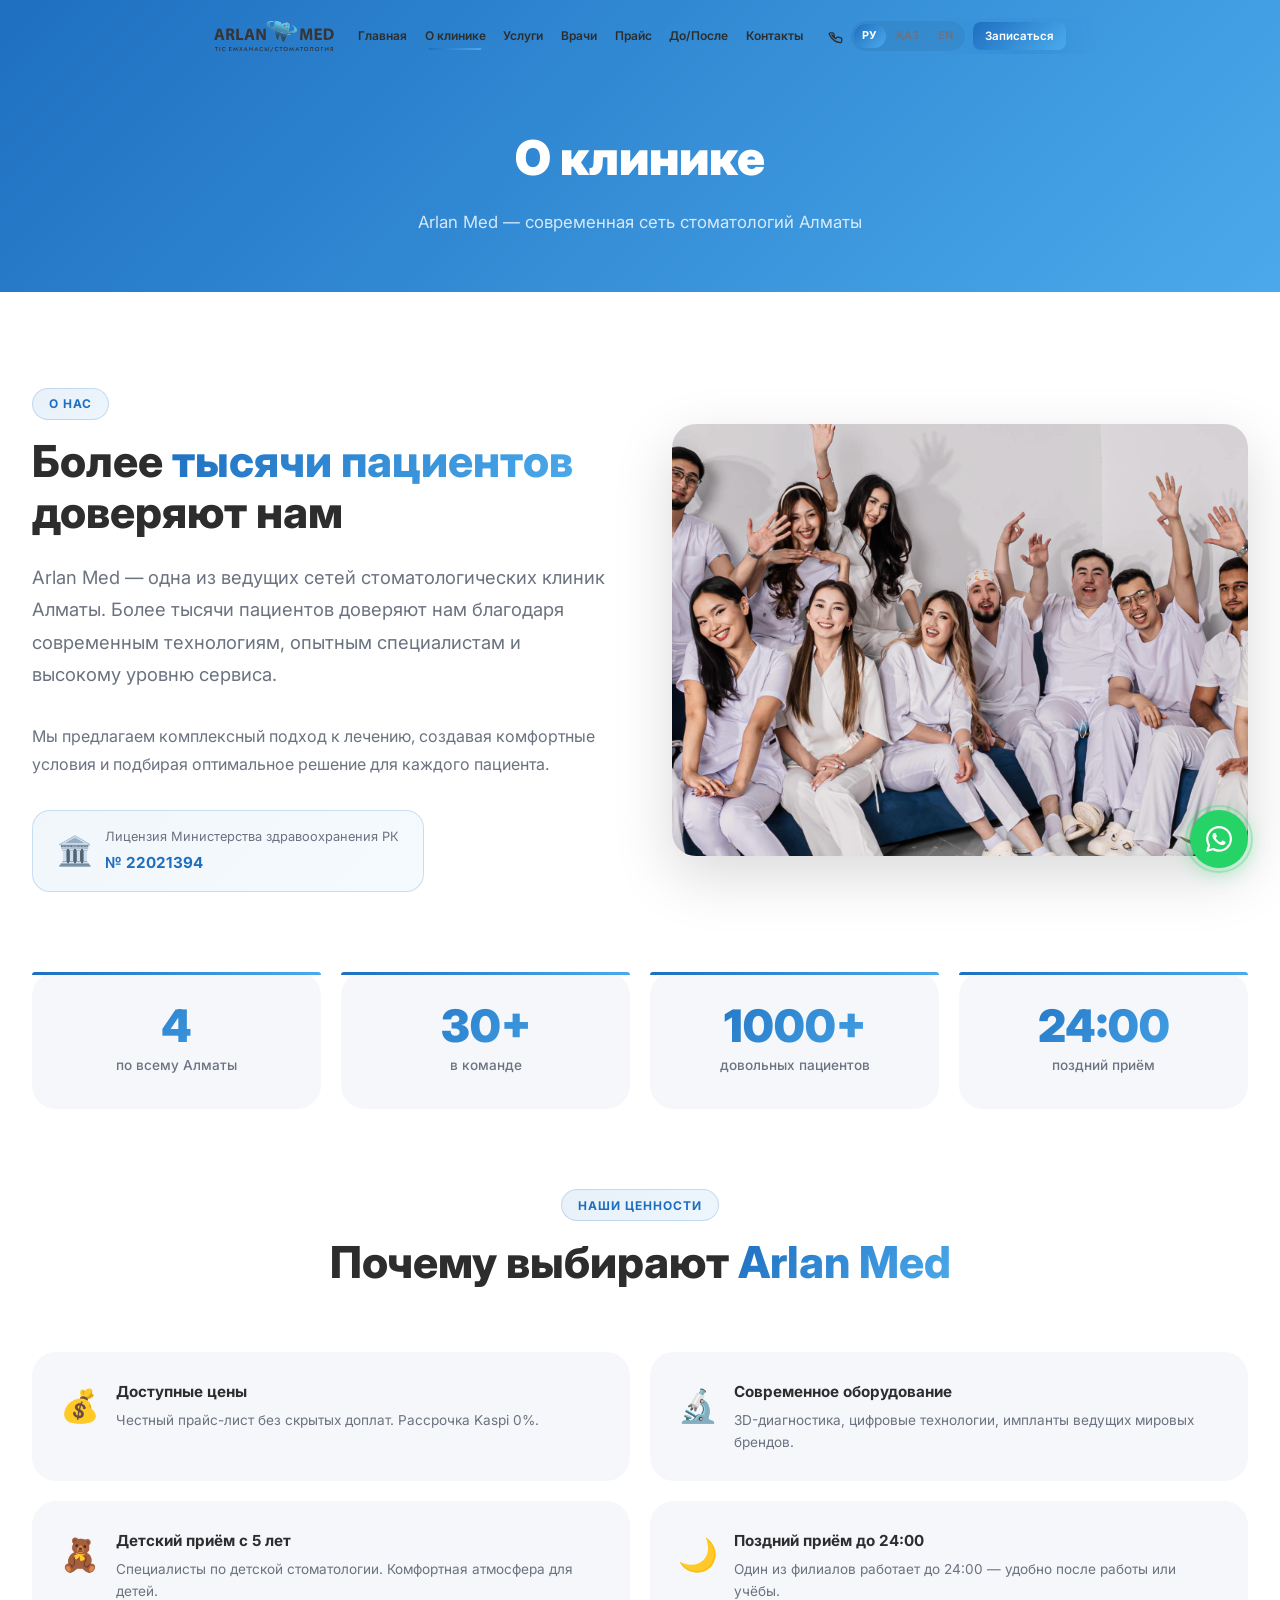
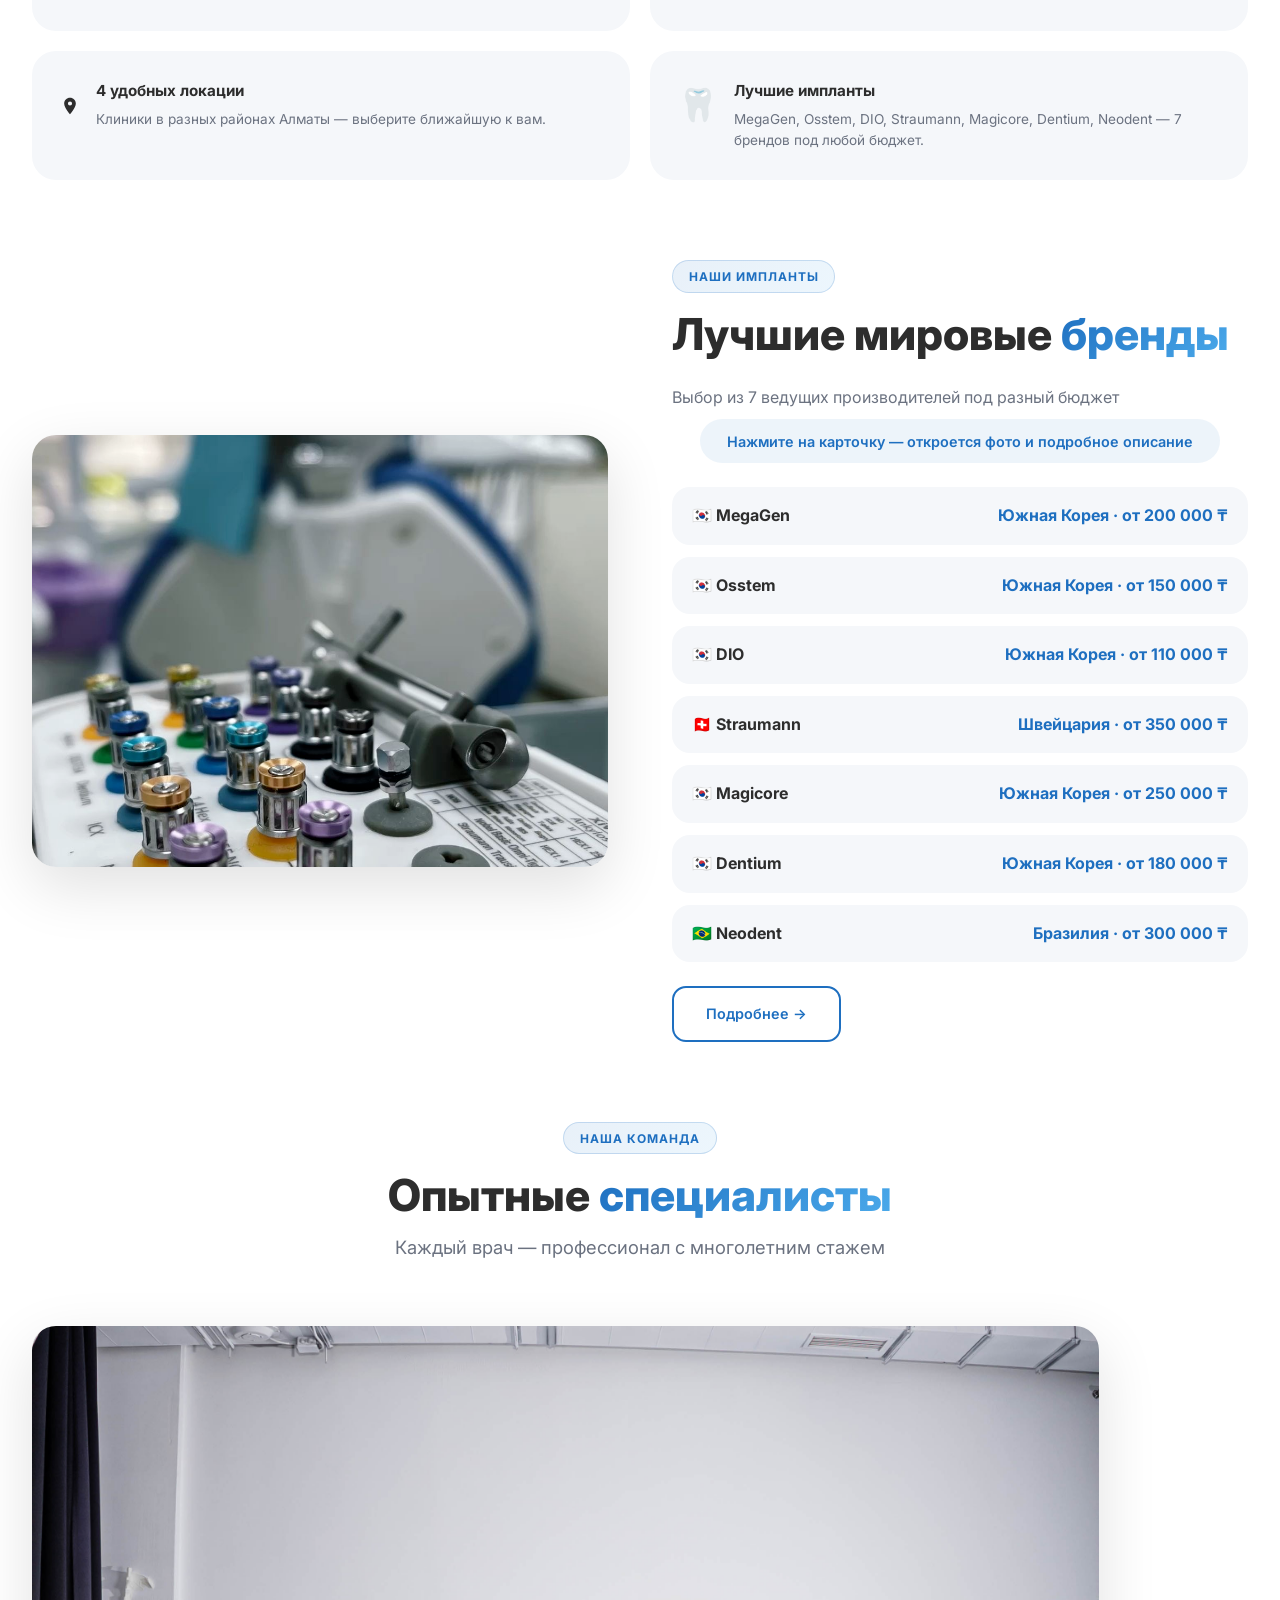
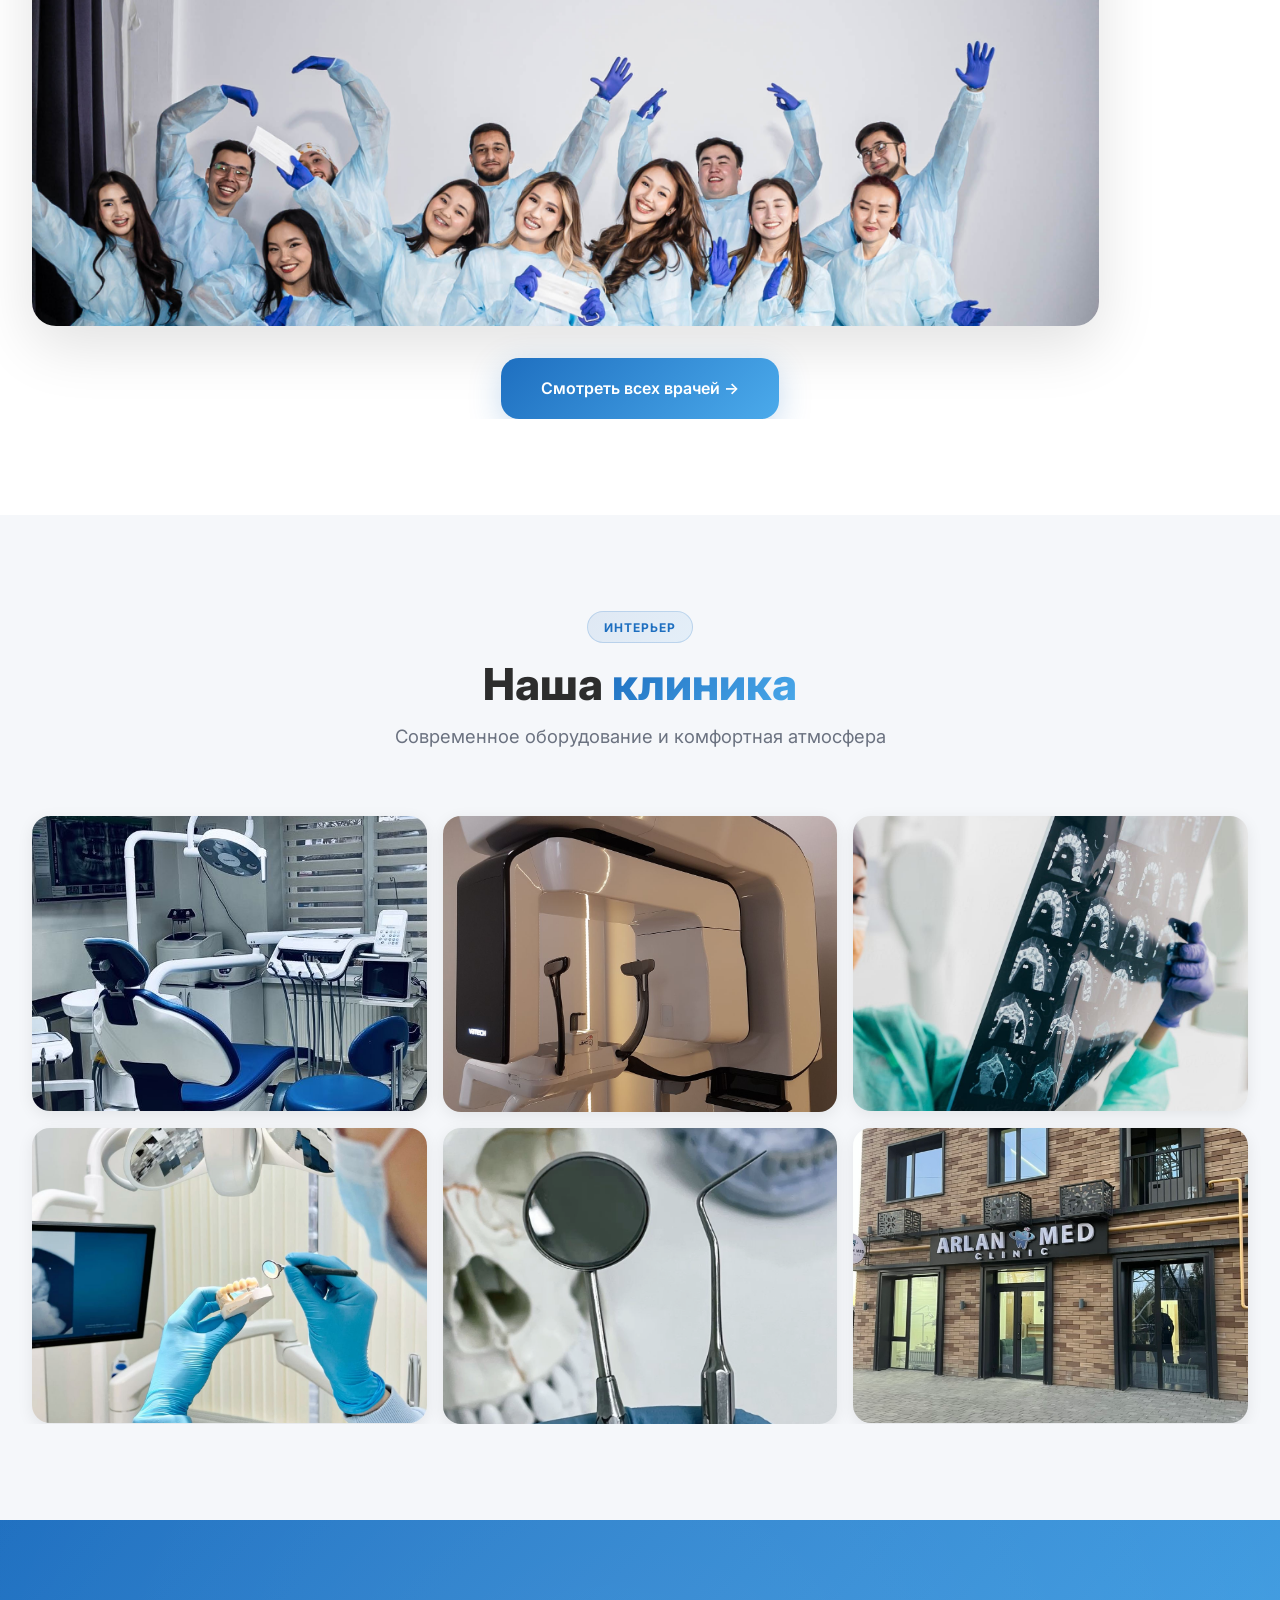
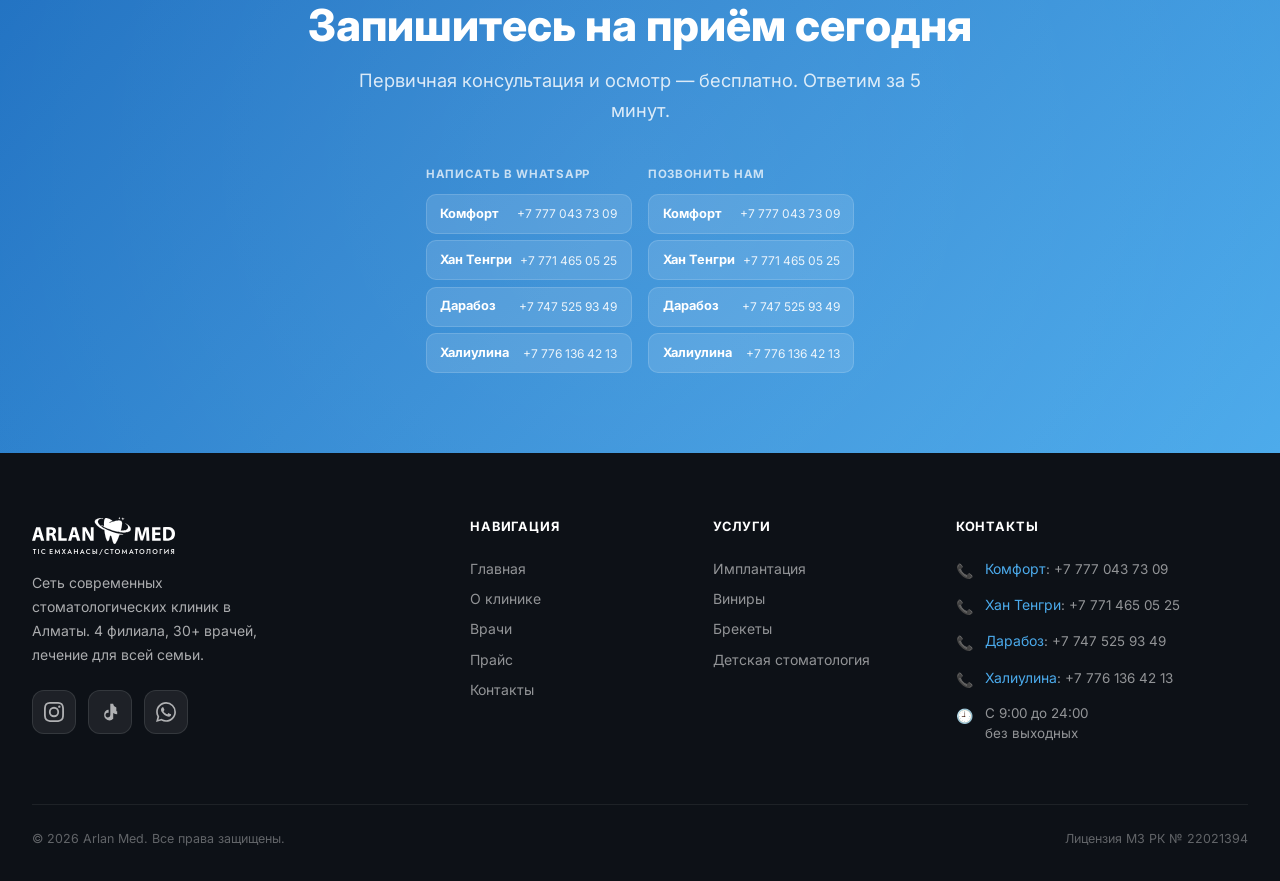
==== about.html @ 2eec99c2 "Fix invisible WhatsApp icon in hero contact block. Co-authored-by: Cursor <cursoragent@cursor.com>" ====
﻿<!DOCTYPE html>
<html lang="ru">
<head>
  <meta charset="UTF-8">
  <meta name="viewport" content="width=device-width, initial-scale=1.0">
  <title>О клинике — Arlan Med Стоматология Алматы</title>
  <meta name="description" content="Arlan Med — сеть стоматологических клиник в Алматы. История, ценности, лицензия МЗ РК № 22021394. Команда опытных врачей.">
  <link rel="icon" type="image/svg+xml" href="img/Logo/Logotype_ArlanMed.svg">
  <link rel="stylesheet" href="css/style.css?v=6">
</head>
<body>

<header class="header" id="header">
  <div class="container">
    <div class="header__inner">
      <a href="index.html" class="header__logo">
        <img src="img/Logo/Logotype_ArlanMed.svg" alt="Arlan Med" onerror="this.src='img/Logo/Logotype_ArlanMed.png'">
      </a>
      <nav class="header__nav">
        <a href="index.html" class="nav-link" data-i18n="nav_home" data-i18n="nav_home">Главная</a>
        <a href="about.html" class="nav-link active" data-i18n="nav_about" data-i18n="nav_about">О клинике</a>
        <a href="services.html" class="nav-link" data-i18n="nav_services" data-i18n="nav_services">Услуги</a>
        <a href="doctors.html" class="nav-link" data-i18n="nav_doctors" data-i18n="nav_doctors">Врачи</a>
        <a href="price.html" class="nav-link" data-i18n="nav_price" data-i18n="nav_price">Прайс</a>
        <a href="gallery.html" class="nav-link" data-i18n="nav_gallery" data-i18n="nav_gallery">До/После</a>
        <a href="contacts.html" class="nav-link" data-i18n="nav_contacts" data-i18n="nav_contacts">Контакты</a>
      </nav>
      <div class="header__right">
        <a href="tel:+77011880101" class="header__phone">
          <svg viewBox="0 0 24 24" fill="none" stroke="currentColor" stroke-width="2" width="16" height="16"><path d="M22 16.92v3a2 2 0 01-2.18 2 19.79 19.79 0 01-8.63-3.07A19.5 19.5 0 013.25 9.09a2 2 0 012-1.78h3a2 2 0 012 1.72c.127.96.361 1.903.7 2.81a2 2 0 01-.45 2.11L6.91 9.91a16 16 0 006.08 6.08l1.75-1.75a2 2 0 012.11-.45c.907.339 1.85.573 2.81.7A2 2 0 0122 16.92z"/></svg>
          <span>+7 701 188 0101</span>
        </a>
        <div class="lang-sw">
          <button type="button" class="lang-btn active" data-lang="ru">РУ</button>
          <button type="button" class="lang-btn" data-lang="kz">ҚАЗ</button>
          <button type="button" class="lang-btn" data-lang="en">EN</button>
        </div>
        <button class="btn btn-primary btn-sm header__cta" type="button" data-modal data-i18n="nav_cta">Записаться</button>
        <div class="burger" id="burger"><div class="burger-line"></div><div class="burger-line"></div><div class="burger-line"></div></div>
      </div>
    </div>
  </div>
</header>
<div class="mobile-nav" id="mobileNav">
  <div class="mobile-nav__links">
    <a href="index.html" class="mobile-nav__link" data-i18n="nav_home" data-i18n="nav_home">Главная</a>
    <a href="about.html" class="mobile-nav__link" data-i18n="nav_about" data-i18n="nav_about">О клинике</a>
    <a href="services.html" class="mobile-nav__link" data-i18n="nav_services" data-i18n="nav_services">Услуги</a>
    <a href="doctors.html" class="mobile-nav__link" data-i18n="nav_doctors" data-i18n="nav_doctors">Врачи</a>
    <a href="price.html" class="mobile-nav__link" data-i18n="nav_price" data-i18n="nav_price">Прайс</a>
    <a href="reviews.html" class="mobile-nav__link" data-i18n="nav_reviews" data-i18n="nav_reviews">Отзывы</a>
    <a href="contacts.html" class="mobile-nav__link" data-i18n="nav_contacts" data-i18n="nav_contacts">Контакты</a>
  </div>
  <div class="mobile-nav__bottom">
    <a href="tel:+77011880101" class="btn btn-outline" style="width:100%;justify-content:center">📞 +7 701 188 0101</a>
    <button class="btn btn-primary" data-modal style="width:100%" data-i18n="nav_cta">Записаться на приём</button>
  </div>
</div>

<section class="page-hero">
  <div class="container">
    <h1 class="page-hero__title" data-i18n="about_title">О клинике</h1>
    <p class="page-hero__sub" data-i18n="about_sub">Arlan Med — современная сеть стоматологий Алматы</p>
  </div>
</section>

<!-- ABOUT MAIN -->
<section class="section">
  <div class="container">
    <div class="about-main-grid">
      <div class="reveal-left">
        <div class="s-badge" style="margin-bottom:1rem" data-i18n="about_us_badge">О нас</div>
        <h2 class="s-title" style="margin-bottom:1.5rem" data-i18n-html="about_us_title_html">Более <span class="hl">тысячи пациентов</span> доверяют нам</h2>
        <p class="about-lead" data-i18n="about_us_lead">Arlan Med — одна из ведущих сетей стоматологических клиник Алматы с четырьмя филиалами. Более тысячи пациентов доверяют нам заботу о здоровье своей улыбки благодаря современным технологиям, опытным специалистам и высокому уровню сервиса.</p>
        <p style="color:var(--c-text-muted);line-height:1.75;margin-bottom:2rem" data-i18n="about_us_sub">Мы предлагаем комплексный подход к лечению, создавая комфортные условия и подбирая оптимальное решение для каждого пациента — от профилактики до сложной имплантации и восстановления зубов.</p>
        <div class="licence-badge">
          <div class="licence-badge__icon">🏛️</div>
          <div>
            <div class="licence-badge__title" data-i18n="about_licence">Лицензия Министерства здравоохранения РК</div>
            <div class="licence-badge__num">№ 22021394</div>
          </div>
        </div>
      </div>
      <div class="reveal-right">
        <div style="border-radius:24px;overflow:hidden;box-shadow:0 20px 60px rgba(0,0,0,.15);aspect-ratio:4/3">
          <img src="img/clinic/все врачи вместе.jpeg" alt="Команда Arlan Med" style="width:100%;height:100%;object-fit:cover">
        </div>
      </div>
    </div>

    <!-- Stats -->
    <div class="about-stats-grid reveal">
      <div class="stat"><div class="stat__num">4</div><div class="stat__lbl" data-i18n="stat_branches_sub">по всему Алматы</div></div>
      <div class="stat"><div class="stat__num">30+</div><div class="stat__lbl" data-i18n="stat_doctors_sub">в команде</div></div>
      <div class="stat"><div class="stat__num">1000+</div><div class="stat__lbl" data-i18n="about_patients_stat">довольных пациентов</div></div>
      <div class="stat"><div class="stat__num">24:00</div><div class="stat__lbl" data-i18n="about_late_stat">поздний приём</div></div>
    </div>

    <!-- Values -->
    <div class="s-header reveal">
      <div class="s-badge" data-i18n="about_values_badge">Наши ценности</div>
      <h2 class="s-title" data-i18n-html="about_values_title_html">Почему выбирают <span class="hl">Arlan Med</span></h2>
    </div>
    <div class="about-values reveal" style="margin-bottom:5rem">
      <div class="value-card">
        <div class="value-card__icon">💰</div>
        <div><div class="value-card__title" data-i18n="val_price_title">Доступные цены</div><div class="value-card__desc" data-i18n="val_price_desc">Честный прайс-лист без скрытых доплат. Рассрочка Kaspi 0%.</div></div>
      </div>
      <div class="value-card">
        <div class="value-card__icon">🔬</div>
        <div><div class="value-card__title" data-i18n="val_equip_title">Современное оборудование</div><div class="value-card__desc" data-i18n="val_equip_desc">3D-диагностика, цифровые технологии, импланты ведущих мировых брендов.</div></div>
      </div>
      <div class="value-card">
        <div class="value-card__icon">🧸</div>
        <div><div class="value-card__title" data-i18n="val_kids_title">Детский приём с 5 лет</div><div class="value-card__desc" data-i18n="val_kids_desc">Специалисты по детской стоматологии. Комфортная атмосфера для детей.</div></div>
      </div>
      <div class="value-card">
        <div class="value-card__icon">🌙</div>
        <div><div class="value-card__title" data-i18n="val_hours_title">Поздний приём до 24:00</div><div class="value-card__desc" data-i18n="val_hours_desc">Один из филиалов работает до 24:00 — удобно после работы или учёбы.</div></div>
      </div>
      <div class="value-card">
        <div class="value-card__icon"><svg viewBox="0 0 24 24" width="20" height="20" fill="currentColor"><path d="M12 2C8.13 2 5 5.13 5 9c0 5.25 7 13 7 13s7-7.75 7-13c0-3.87-3.13-7-7-7zm0 9.5a2.5 2.5 0 010-5 2.5 2.5 0 010 5z"/></svg></div>
        <div><div class="value-card__title" data-i18n="val_loc_title">4 удобных локации</div><div class="value-card__desc" data-i18n="val_loc_desc">Клиники в разных районах Алматы — выберите ближайшую к вам.</div></div>
      </div>
      <div class="value-card">
        <div class="value-card__icon">🦷</div>
        <div><div class="value-card__title" data-i18n="val_impl_title">Лучшие импланты</div><div class="value-card__desc" data-i18n="val_impl_desc">MegaGen, Osstem, DIO, Straumann, Magicore, Dentium, Neodent — 7 брендов под любой бюджет.</div></div>
      </div>
    </div>

    <!-- Implants section -->
    <div class="about-brands-grid">
      <div class="reveal-left" style="border-radius:24px;overflow:hidden;box-shadow:var(--shadow-xl);aspect-ratio:4/3">
        <img src="img/clinic/оборудование.jpeg" alt="Оборудование Arlan Med" style="width:100%;height:100%;object-fit:cover">
      </div>
      <div class="reveal-right">
        <div class="s-badge" style="margin-bottom:1rem" data-i18n="brands_badge">Наши импланты</div>
        <h2 class="s-title" style="margin-bottom:1.5rem" data-i18n-html="brands_title_html">Лучшие мировые <span class="hl">бренды</span></h2>
        <p style="color:var(--c-text-muted);line-height:1.75;margin-bottom:1rem" data-i18n="brands_sub">Выбор из 7 ведущих производителей под разный бюджет</p>
        <p class="brands-hint" style="margin-bottom:1.5rem" data-i18n="brands_hint">Нажмите на карточку — откроется фото и подробное описание</p>
        <div style="display:flex;flex-direction:column;gap:.75rem">
          <div class="brand-row">
            <div style="font-weight:700">🇰🇷 MegaGen</div><div style="color:var(--c-primary);font-weight:700" data-i18n="brand_megagen_note">от 200 000 ₸</div>
          </div>
          <div class="brand-row">
            <div style="font-weight:700">🇰🇷 Osstem</div><div style="color:var(--c-primary);font-weight:700" data-i18n="brand_osstem_note">от 150 000 ₸</div>
          </div>
          <div class="brand-row">
            <div style="font-weight:700">🇰🇷 DIO</div><div style="color:var(--c-primary);font-weight:700" data-i18n="brand_dio_note">от 110 000 ₸</div>
          </div>
          <div class="brand-row">
            <div style="font-weight:700">🇨🇭 Straumann</div><div style="color:var(--c-primary);font-weight:700" data-i18n="brand_straumann_note">от 350 000 ₸</div>
          </div>
          <div class="brand-row">
            <div style="font-weight:700">🇰🇷 Magicore</div><div style="color:var(--c-primary);font-weight:700" data-i18n="brand_magicore_note">от 250 000 ₸</div>
          </div>
          <div class="brand-row">
            <div style="font-weight:700">🇰🇷 Dentium</div><div style="color:var(--c-primary);font-weight:700" data-i18n="brand_dentium_note">от 180 000 ₸</div>
          </div>
          <div class="brand-row">
            <div style="font-weight:700">🇧🇷 Neodent</div><div style="color:var(--c-primary);font-weight:700" data-i18n="brand_neodent_note">от 300 000 ₸</div>
          </div>
        </div>
        <a href="index.html#brands" class="btn btn-outline" style="margin-top:1.5rem" data-i18n="brand_more">Подробнее →</a>
      </div>
    </div>

    <!-- Team photo -->
    <div class="s-header reveal">
      <div class="s-badge" data-i18n="doc_badge">Команда</div>
      <h2 class="s-title" data-i18n-html="doc_title_html">Наши <span class="hl">специалисты</span></h2>
      <p class="s-subtitle" data-i18n="doc_sub">Каждый врач — профессионал с многолетним стажем работы</p>
    </div>
    <div style="border-radius:24px;overflow:hidden;box-shadow:var(--shadow-xl);margin-bottom:2rem;aspect-ratio:16/9;max-height:600px" class="reveal">
      <img src="img/clinic/все врачи вместе 2.jpeg" alt="Все врачи Arlan Med" style="width:100%;height:100%;object-fit:cover;object-position:center 30%">
    </div>
    <div style="text-align:center">
      <a href="doctors.html" class="btn btn-primary btn-lg" data-i18n="doc_all">Познакомиться с командой →</a>
    </div>
  </div>
</section>

<!-- Clinic photos -->
<section class="section section--gray">
  <div class="container">
    <div class="s-header reveal">
      <div class="s-badge" data-i18n="about_interior_badge">Интерьер</div>
      <h2 class="s-title" data-i18n-html="about_interior_title">Наша <span class="hl">клиника</span></h2>
      <p class="s-subtitle" data-i18n="about_interior_sub">Современное оборудование и комфортная атмосфера</p>
    </div>
    <div class="about-gallery-grid reveal">
      <div style="border-radius:18px;overflow:hidden;aspect-ratio:4/3;box-shadow:var(--shadow-md)">
        <img src="img/clinic/кресло стоматологии.jpeg" alt="Кресло" style="width:100%;height:100%;object-fit:cover;transition:transform .5s" onmouseover="this.style.transform='scale(1.05)'" onmouseout="this.style.transform='scale(1)'">
      </div>
      <div style="border-radius:18px;overflow:hidden;aspect-ratio:4/3;box-shadow:var(--shadow-md)">
        <img src="img/clinic/оборудование 2.jpeg" alt="Оборудование" style="width:100%;height:100%;object-fit:cover;transition:transform .5s" onmouseover="this.style.transform='scale(1.05)'" onmouseout="this.style.transform='scale(1)'">
      </div>
      <div style="border-radius:18px;overflow:hidden;aspect-ratio:4/3;box-shadow:var(--shadow-md)">
        <img src="img/clinic/стоматолог с ренгеном.jpeg" alt="Диагностика" style="width:100%;height:100%;object-fit:cover;transition:transform .5s" onmouseover="this.style.transform='scale(1.05)'" onmouseout="this.style.transform='scale(1)'">
      </div>
      <div style="border-radius:18px;overflow:hidden;aspect-ratio:4/3;box-shadow:var(--shadow-md)">
        <img src="img/clinic/врач с макетов зубов.jpeg" alt="Врач" style="width:100%;height:100%;object-fit:cover;transition:transform .5s" onmouseover="this.style.transform='scale(1.05)'" onmouseout="this.style.transform='scale(1)'">
      </div>
      <div style="border-radius:18px;overflow:hidden;aspect-ratio:4/3;box-shadow:var(--shadow-md)">
        <img src="img/clinic/инструменты.jpeg" alt="Инструменты" style="width:100%;height:100%;object-fit:cover;transition:transform .5s" onmouseover="this.style.transform='scale(1.05)'" onmouseout="this.style.transform='scale(1)'">
      </div>
      <div style="border-radius:18px;overflow:hidden;aspect-ratio:4/3;box-shadow:var(--shadow-md)">
        <img src="img/clinic/клиника снаружи.PNG" alt="Клиника снаружи" style="width:100%;height:100%;object-fit:cover;transition:transform .5s" onmouseover="this.style.transform='scale(1.05)'" onmouseout="this.style.transform='scale(1)'">
      </div>
    </div>
  </div>
</section>

<section class="cta-section">
  <div class="container">
    <div class="s-title" data-i18n="cta_title">Запишитесь на приём сегодня</div>
    <p class="s-subtitle" style="color:rgba(255,255,255,.82);margin:1rem auto 2.5rem" data-i18n="cta_sub">Первичная консультация и осмотр — бесплатно. Ответим за 5 минут.</p>
    <div class="cta-btns">
      <a href="https://wa.me/77011880101?text=Здравствуйте!%20Хочу%20записаться." target="_blank" class="btn btn-wa btn-lg"><svg viewBox="0 0 24 24" width="20" height="20" fill="currentColor"><path d="M17.472 14.382c-.297-.149-1.758-.867-2.03-.967-.273-.099-.471-.148-.67.15-.197.297-.767.966-.94 1.164-.173.199-.347.223-.644.075-.297-.15-1.255-.463-2.39-1.475-.883-.788-1.48-1.761-1.653-2.059-.173-.297-.018-.458.13-.606.134-.133.298-.347.446-.52.149-.174.198-.298.298-.497.099-.198.05-.371-.025-.52-.075-.149-.669-1.612-.916-2.207-.242-.579-.487-.5-.669-.51-.173-.008-.371-.01-.57-.01-.198 0-.52.074-.792.372-.272.297-1.04 1.016-1.04 2.479 0 1.462 1.065 2.875 1.213 3.074.149.198 2.096 3.2 5.077 4.487.709.306 1.262.489 1.694.625.712.227 1.36.195 1.871.118.571-.085 1.758-.719 2.006-1.413.248-.694.248-1.289.173-1.413-.074-.124-.272-.198-.57-.347m-5.421 7.403h-.004a9.87 9.87 0 01-5.031-1.378l-.361-.214-3.741.982.998-3.648-.235-.374a9.86 9.86 0 01-1.51-5.26c.001-5.45 4.436-9.884 9.888-9.884 2.64 0 5.122 1.03 6.988 2.898a9.825 9.825 0 012.893 6.994c-.003 5.45-4.437 9.884-9.885 9.884m8.413-18.297A11.815 11.815 0 0012.05 0C5.495 0 .16 5.335.157 11.892c0 2.096.547 4.142 1.588 5.945L.057 24l6.305-1.654a11.882 11.882 0 005.683 1.448h.005c6.554 0 11.89-5.335 11.893-11.893a11.821 11.821 0 00-3.48-8.413z"/></svg> WhatsApp</a>
      <a href="tel:+77011880101" class="btn btn-white btn-lg">📞 +7 701 188 0101</a>
    </div>
  </div>
</section>

<footer class="footer">
  <div class="container">
    <div class="footer__top">
      <div>
        <div class="footer__logo"><img src="img/Logo/Logotype_ArlanMed.svg" alt="Arlan Med" onerror="this.src='img/Logo/Logotype_ArlanMed.png'"></div>
        <p class="footer__about" data-i18n="footer_about">Сеть современных стоматологических клиник в Алматы. 4 филиала, 30+ врачей.</p>
        <div class="footer__social">
          <a href="https://www.instagram.com/arlan_med/" target="_blank" class="f-social"><svg viewBox="0 0 24 24" width="20" height="20" fill="currentColor"><path d="M12 2.163c3.204 0 3.584.012 4.85.07 3.252.148 4.771 1.691 4.919 4.919.058 1.265.069 1.645.069 4.849 0 3.205-.012 3.584-.069 4.849-.149 3.225-1.664 4.771-4.919 4.919-1.266.058-1.644.07-4.85.07-3.204 0-3.584-.012-4.849-.07-3.26-.149-4.771-1.699-4.919-4.92-.058-1.265-.07-1.644-.07-4.849 0-3.204.013-3.583.07-4.849.149-3.227 1.664-4.771 4.919-4.919 1.266-.057 1.645-.069 4.849-.069zM12 0C8.741 0 8.333.014 7.053.072 2.695.272.273 2.69.073 7.052.014 8.333 0 8.741 0 12c0 3.259.014 3.668.072 4.948.2 4.358 2.618 6.78 6.98 6.98C8.333 23.986 8.741 24 12 24c3.259 0 3.668-.014 4.948-.072 4.354-.2 6.782-2.618 6.979-6.98.059-1.28.073-1.689.073-4.948 0-3.259-.014-3.667-.072-4.947-.196-4.354-2.617-6.78-6.979-6.98C15.668.014 15.259 0 12 0zm0 5.838a6.162 6.162 0 100 12.324 6.162 6.162 0 000-12.324zM12 16a4 4 0 110-8 4 4 0 010 8zm6.406-11.845a1.44 1.44 0 100 2.881 1.44 1.44 0 000-2.881z"/></svg></a>
          <a href="https://www.tiktok.com/@arlanmed.dent" target="_blank" class="f-social"><svg viewBox="0 0 24 24" width="20" height="20" fill="currentColor"><path d="M19.59 6.69a4.83 4.83 0 01-3.77-4.25V2h-3.45v13.67a2.89 2.89 0 01-5.2 1.74 2.89 2.89 0 012.31-4.64 2.93 2.93 0 01.88.13V9.4a6.84 6.84 0 00-1-.05A6.33 6.33 0 005 15.66a6.34 6.34 0 0010.86 4.43v-7a8.16 8.16 0 004.77 1.52v-3.4a4.85 4.85 0 01-1.04-.11z"/></svg></a>
          <a href="https://wa.me/77011880101" target="_blank" class="f-social"><svg viewBox="0 0 24 24" width="20" height="20" fill="currentColor"><path d="M17.472 14.382c-.297-.149-1.758-.867-2.03-.967-.273-.099-.471-.148-.67.15-.197.297-.767.966-.94 1.164-.173.199-.347.223-.644.075-.297-.15-1.255-.463-2.39-1.475-.883-.788-1.48-1.761-1.653-2.059-.173-.297-.018-.458.13-.606.134-.133.298-.347.446-.52.149-.174.198-.298.298-.497.099-.198.05-.371-.025-.52-.075-.149-.669-1.612-.916-2.207-.242-.579-.487-.5-.669-.51-.173-.008-.371-.01-.57-.01-.198 0-.52.074-.792.372-.272.297-1.04 1.016-1.04 2.479 0 1.462 1.065 2.875 1.213 3.074.149.198 2.096 3.2 5.077 4.487.709.306 1.262.489 1.694.625.712.227 1.36.195 1.871.118.571-.085 1.758-.719 2.006-1.413.248-.694.248-1.289.173-1.413-.074-.124-.272-.198-.57-.347m-5.421 7.403h-.004a9.87 9.87 0 01-5.031-1.378l-.361-.214-3.741.982.998-3.648-.235-.374a9.86 9.86 0 01-1.51-5.26c.001-5.45 4.436-9.884 9.888-9.884 2.64 0 5.122 1.03 6.988 2.898a9.825 9.825 0 012.893 6.994c-.003 5.45-4.437 9.884-9.885 9.884m8.413-18.297A11.815 11.815 0 0012.05 0C5.495 0 .16 5.335.157 11.892c0 2.096.547 4.142 1.588 5.945L.057 24l6.305-1.654a11.882 11.882 0 005.683 1.448h.005c6.554 0 11.89-5.335 11.893-11.893a11.821 11.821 0 00-3.48-8.413z"/></svg></a>
        </div>
      </div>
      <div>
        <div class="footer__heading" data-i18n="footer_nav">Навигация</div>
        <div class="footer__links">
          <a href="index.html" data-i18n="nav_home" data-i18n="nav_home">Главная</a><a href="about.html" data-i18n="nav_about" data-i18n="nav_about">О клинике</a>
          <a href="doctors.html" data-i18n="nav_doctors" data-i18n="nav_doctors">Врачи</a><a href="price.html" data-i18n="nav_price" data-i18n="nav_price">Прайс</a><a href="contacts.html" data-i18n="nav_contacts" data-i18n="nav_contacts">Контакты</a>
        </div>
      </div>
      <div>
        <div class="footer__heading" data-i18n="footer_services">Услуги</div>
        <div class="footer__links">
          <a href="services.html#implants" data-i18n="svc_impl_title">Имплантация</a><a href="services.html#veneers" data-i18n="svc_vin_title">Виниры</a>
          <a href="services.html#braces" data-i18n="svc_brac_title">Брекеты</a><a href="services.html#kids" data-i18n="svc_kids_title">Детская стоматология</a>
        </div>
      </div>
      <div>
        <div class="footer__heading" data-i18n="footer_contacts">Контакты</div>
        <div data-footer-phones></div>
        <div class="footer__contact-row"><span>🕘</span><span data-i18n-html="footer_hours">С 9:00 до 24:00<br>без выходных</span></div>
      </div>
    </div>
    <div class="footer__bottom">
      <div class="footer__copy"><span data-i18n="footer_copy"><span data-i18n="footer_copy">© 2026 Arlan Med. Все права защищены.</span></span></div>
      <div class="footer__licence"><span data-i18n="footer_licence"><span data-i18n="footer_licence">Лицензия МЗ РК № 22021394</span></span></div>
    </div>
  </div>
</footer>

<div class="wa-float"></div>


<div class="overlay" id="overlay">
  <div class="modal">
    <div class="modal__head"><h3 class="modal__title" data-i18n="modal_title">Запись на приём</h3><button class="modal__close" id="modalClose">✕</button></div>
    <form class="form" id="appointmentForm">
      <div class="form-group"><label class="form-label" data-i18n="modal_name">Ваше имя</label><input type="text" id="modal-name" class="form-input" placeholder="Введите ваше имя" data-i18n="modal_name_ph" required></div>
      <div class="form-group"><label class="form-label" data-i18n="modal_phone">Телефон</label><input type="tel" id="modal-phone" class="form-input" placeholder="+7 (___) ___-__-__" required></div>
      <div class="form-group"><label class="form-label" data-i18n="modal_service">Услуга</label>
        <select id="modal-service" class="form-select"><option value="" data-i18n="modal_service_ph">Выберите услугу</option><option value="impl" data-i18n="svc_impl_title">Имплантация</option><option value="vin" data-i18n="svc_vin_title">Виниры</option><option value="ther" data-i18n="svc_ther_title">Лечение зубов</option><option value="brac" data-i18n="svc_brac_title">Брекеты</option><option value="other" data-i18n="modal_other">Другое</option></select>
      </div>
      <div class="form-group"><label class="form-label" data-i18n="modal_branch">Филиал</label>
                <select id="modal-branch" class="form-select">
          <option value="" data-i18n="modal_branch_ph">Любой удобный</option>
          <option value="comfort" data-i18n="modal_branch_comfort">Комфорт · Серкебаева, 107 (Ежедневно 9:00–19:00)</option>
          <option value="daraboz" data-i18n="modal_branch_darab">Дарабоз, 43 (Ежедневно 9:00–24:00)</option>
          <option value="khan_tengri" data-i18n="modal_branch_khan">Хан Тенгри · Кенесары хана, 54/41 (Пн-Сб 9:00–19:00)</option>
          <option value="haliulina" data-i18n="modal_branch_hali">Халиулина, 140/5 к2 (Пн-Сб 9:00–19:00)</option>
        </select>
      </div>
      <div class="form-group"><label class="form-label" data-i18n="modal_comment">Комментарий</label><textarea id="modal-comment" class="form-textarea" placeholder="Вопрос или пожелание..." data-i18n="modal_comment_ph"></textarea></div>
      <button type="submit" class="btn btn-wa" style="width:100%;padding:1rem;font-size:1rem"><svg viewBox="0 0 24 24" width="20" height="20" fill="currentColor"><path d="M17.472 14.382c-.297-.149-1.758-.867-2.03-.967-.273-.099-.471-.148-.67.15-.197.297-.767.966-.94 1.164-.173.199-.347.223-.644.075-.297-.15-1.255-.463-2.39-1.475-.883-.788-1.48-1.761-1.653-2.059-.173-.297-.018-.458.13-.606.134-.133.298-.347.446-.52.149-.174.198-.298.298-.497.099-.198.05-.371-.025-.52-.075-.149-.669-1.612-.916-2.207-.242-.579-.487-.5-.669-.51-.173-.008-.371-.01-.57-.01-.198 0-.52.074-.792.372-.272.297-1.04 1.016-1.04 2.479 0 1.462 1.065 2.875 1.213 3.074.149.198 2.096 3.2 5.077 4.487.709.306 1.262.489 1.694.625.712.227 1.36.195 1.871.118.571-.085 1.758-.719 2.006-1.413.248-.694.248-1.289.173-1.413-.074-.124-.272-.198-.57-.347m-5.421 7.403h-.004a9.87 9.87 0 01-5.031-1.378l-.361-.214-3.741.982.998-3.648-.235-.374a9.86 9.86 0 01-1.51-5.26c.001-5.45 4.436-9.884 9.888-9.884 2.64 0 5.122 1.03 6.988 2.898a9.825 9.825 0 012.893 6.994c-.003 5.45-4.437 9.884-9.885 9.884m8.413-18.297A11.815 11.815 0 0012.05 0C5.495 0 .16 5.335.157 11.892c0 2.096.547 4.142 1.588 5.945L.057 24l6.305-1.654a11.882 11.882 0 005.683 1.448h.005c6.554 0 11.89-5.335 11.893-11.893a11.821 11.821 0 00-3.48-8.413z"/></svg> <span data-i18n="modal_submit">Отправить через WhatsApp</span></button>
    </form>
  </div>
</div>

<script src="js/i18n.js?v=4"></script>
<script src="js/branches.js?v=4"></script>
<script src="js/main.js?v=4"></script>
</body>
</html>
---- css/style.css ----
/* =============================================
   ARLAN MED — Professional Design System
   Стоматологическая клиника, Алматы
   ============================================= */

@import url('https://fonts.googleapis.com/css2?family=Inter:wght@300;400;500;600;700;800;900&display=swap');

/* ===== CSS CUSTOM PROPERTIES ===== */
:root {
  --c-primary: #1E6FC0;
  --c-primary-light: #4BAAEB;
  --c-primary-dark: #1558A0;
  --c-gradient: linear-gradient(135deg, #1E6FC0 0%, #4BAAEB 100%);
  --c-dark: #2D2D2D;
  --c-dark-bg: #0D1117;
  --c-text: #2D2D2D;
  --c-text-muted: #6B7280;
  --c-white: #FFFFFF;
  --c-bg: #FFFFFF;
  --c-bg-2: #F5F7FA;
  --c-border: #E5E7EB;
  --shadow-sm: 0 1px 4px rgba(0,0,0,.06);
  --shadow-md: 0 4px 16px rgba(0,0,0,.08);
  --shadow-lg: 0 10px 40px rgba(0,0,0,.10);
  --shadow-xl: 0 20px 60px rgba(0,0,0,.12);
  --shadow-blue: 0 8px 32px rgba(30,111,192,.25);
  --radius-sm: 8px;
  --radius-md: 14px;
  --radius-lg: 18px;
  --radius-xl: 24px;
  --radius-full: 9999px;
  --transition: .25s ease;
  --transition-spring: .3s cubic-bezier(.34,1.56,.64,1);
  --header-h: 72px;
  --container: 1280px;
  --pad: clamp(1rem, 5vw, 2rem);
  --font: 'Inter', system-ui, sans-serif;
}

/* ===== RESET ===== */
*, *::before, *::after { box-sizing: border-box; margin: 0; padding: 0; }
html { scroll-behavior: smooth; scroll-padding-top: var(--header-h); overflow-x: hidden; }
body { font-family: var(--font); font-size: 16px; line-height: 1.6; color: var(--c-text); background: var(--c-bg); overflow-x: hidden; -webkit-font-smoothing: antialiased; }
img { max-width: 100%; height: auto; display: block; }
a { text-decoration: none; color: inherit; }
ul, ol { list-style: none; }
button { cursor: pointer; border: none; background: none; font-family: inherit; }
input, textarea, select { font-family: inherit; }

/* Custom scrollbar */
::-webkit-scrollbar { width: 5px; }
::-webkit-scrollbar-track { background: var(--c-bg-2); }
::-webkit-scrollbar-thumb { background: var(--c-primary); border-radius: 99px; }

/* ===== LAYOUT ===== */
.container { max-width: var(--container); margin: 0 auto; padding: 0 var(--pad); overflow-x: hidden; }
.section { padding: clamp(4rem, 8vw, 6rem) 0; }
.section--gray { background: var(--c-bg-2); }
.section--dark { background: var(--c-dark-bg); color: var(--c-white); }

/* ===== SECTION HEADER ===== */
.s-header { text-align: center; margin-bottom: clamp(2.5rem, 5vw, 4rem); }
.s-badge {
  display: inline-block; padding: .35rem 1rem;
  background: linear-gradient(135deg,rgba(30,111,192,.1),rgba(75,170,235,.1));
  border: 1px solid rgba(30,111,192,.2); border-radius: var(--radius-full);
  font-size: .75rem; font-weight: 700; color: var(--c-primary);
  text-transform: uppercase; letter-spacing: .08em; margin-bottom: 1rem;
}
.s-title {
  font-size: clamp(1.75rem, 4vw, 2.75rem); font-weight: 800;
  line-height: 1.15; color: var(--c-dark); margin-bottom: .75rem;
}
.s-title .hl {
  background: var(--c-gradient); -webkit-background-clip: text;
  -webkit-text-fill-color: transparent; background-clip: text;
}
.s-subtitle { font-size: clamp(1rem, 2vw, 1.15rem); color: var(--c-text-muted); max-width: 580px; margin: 0 auto; }
.s-header--left { text-align: left; }
.s-header--left .s-subtitle { margin: 0; }

/* ===== BUTTONS ===== */
.btn {
  display: inline-flex; align-items: center; justify-content: center;
  gap: .5rem; padding: .9rem 2rem; border-radius: var(--radius-md);
  font-size: .9rem; font-weight: 600; transition: all var(--transition);
  cursor: pointer; white-space: nowrap; position: relative; overflow: hidden;
}
.btn::after { content:''; position:absolute; inset:0; background:rgba(255,255,255,.12); transform:translateX(-100%); transition: transform var(--transition); }
.btn:hover::after { transform: translateX(100%); }
.btn-primary { background: var(--c-gradient); color: var(--c-white); box-shadow: var(--shadow-blue); }
.btn-primary:hover { transform: translateY(-2px); box-shadow: 0 12px 40px rgba(30,111,192,.35); }
.btn-outline { background: transparent; color: var(--c-primary); border: 2px solid var(--c-primary); }
.btn-outline:hover { background: var(--c-primary); color: var(--c-white); transform: translateY(-2px); }
.btn-white { background: var(--c-white); color: var(--c-primary); }
.btn-white:hover { background: var(--c-bg-2); transform: translateY(-2px); }
.btn-ghost { background: rgba(255,255,255,.1); color: var(--c-white); border: 1px solid rgba(255,255,255,.2); backdrop-filter: blur(8px); }
.btn-ghost:hover { background: rgba(255,255,255,.2); }
.btn-lg { padding: 1.1rem 2.5rem; font-size: 1rem; border-radius: var(--radius-lg); }
.btn-sm { padding: .5rem 1.2rem; font-size: .8rem; border-radius: var(--radius-sm); }
.btn-wa { background: #25D366; color: var(--c-white); box-shadow: 0 8px 24px rgba(37,211,102,.3); }
.btn-wa:hover { background: #1fbb59; transform: translateY(-2px); }

/* ===== HEADER ===== */
.header {
  position: fixed; top: 0; left: 0; right: 0; z-index: 200;
  height: var(--header-h); display: flex; align-items: center;
  transition: color 0.3s cubic-bezier(0.4, 0, 0.2, 1), background 0.3s cubic-bezier(0.4, 0, 0.2, 1), transform 0.3s cubic-bezier(0.4, 0, 0.2, 1), border-color 0.3s cubic-bezier(0.4, 0, 0.2, 1), box-shadow 0.3s cubic-bezier(0.4, 0, 0.2, 1);
}
.btn:hover {
  transform: translateY(-2px);
  box-shadow: 0 4px 12px rgba(0,0,0,0.1);
}
.btn:active {
  transform: translateY(0);
}
.header.scrolled {
  background: rgba(255,255,255,.96); backdrop-filter: blur(20px);
  box-shadow: var(--shadow-md); border-bottom: 1px solid rgba(229,231,235,.8);
}
/* Scrolled header — always dark readable text (overrides hero-mode) */
.header.scrolled .header__logo img { filter: none; }
.header.scrolled .nav-link { color: var(--c-dark); }
.header.scrolled .nav-link:hover { color: var(--c-primary); background: transparent; }
.header.scrolled .header__phone { color: var(--c-dark); }
.header.scrolled .lang-sw { background: rgba(0,0,0,.06); }
.header.scrolled .lang-btn { color: var(--c-text-muted); }
.header.scrolled .lang-btn:hover:not(.active) { color: var(--c-primary); }
.header.scrolled .burger-line { background: var(--c-dark); }
/* Hero top — dark bar so white nav stays readable */
.header.hero-mode:not(.scrolled) {
  background: rgba(13, 17, 23, .78);
  backdrop-filter: blur(14px);
  border-bottom: 1px solid rgba(255, 255, 255, .08);
}
.header__inner { display: flex; align-items: center; gap: 1rem; width: 100%; min-width: 0; }
.header__logo { flex-shrink: 0; display: block; }
.header__logo img { height: 40px; width: auto; max-width: 140px; object-fit: contain; object-position: left center; transition: filter var(--transition); }
.header.hero-mode .header__logo img { filter: brightness(0) invert(1); }
.header__nav { display: flex; align-items: center; gap: .1rem; flex: 1; justify-content: center; min-width: 0; }
.nav-link {
  padding: .45rem .65rem; border-radius: var(--radius-sm); font-size: .8125rem;
  font-weight: 600; color: var(--c-dark); transition: all .15s ease;
  position: relative; white-space: nowrap;
}
.header.hero-mode .nav-link { color: rgba(255,255,255,.95); }
.nav-link::after {
  content:''; position:absolute; bottom:2px; left:50%; transform:translateX(-50%);
  width:0; height:2px; background:var(--c-gradient); border-radius:99px; transition: width var(--transition);
}
.nav-link:hover::after, .nav-link.active::after { width: calc(100% - 1.5rem); }
.nav-link:hover { color: var(--c-primary); }
.header.hero-mode .nav-link:hover { color: var(--c-white); background: rgba(255,255,255,.1); }
.header__right { display: flex; align-items: center; gap: .5rem; flex-shrink: 0; margin-left: auto; }
.header__phone { display: flex; align-items: center; gap: .35rem; font-size: .8125rem; font-weight: 700; color: var(--c-dark); transition: color .15s; white-space: nowrap; flex-shrink: 0; }
.header.hero-mode .header__phone { color: var(--c-white); }
.header__phone:hover { color: var(--c-primary); }
.header__cta { flex-shrink: 0; white-space: nowrap; padding: .5rem 1rem !important; font-size: .78rem !important; }

/* Lang switcher */
.lang-sw { display: flex; align-items: center; background: rgba(0,0,0,.06); border-radius: var(--radius-full); padding: 3px; gap: 2px; }
.header.hero-mode .lang-sw { background: rgba(255,255,255,.15); }
.lang-btn { padding: 5px 8px; border-radius: var(--radius-full); font-size:.68rem; font-weight:700; color:var(--c-text-muted); cursor:pointer; transition:all .15s; letter-spacing:.04em; text-transform:uppercase; border:none; background:transparent; font-family:inherit; line-height:1.2; }
.header.hero-mode .lang-btn { color: rgba(255,255,255,.65); }
.lang-btn.active { background: var(--c-gradient); color: var(--c-white); }
.lang-btn:hover:not(.active) { color: var(--c-primary); }
.header.hero-mode .lang-btn:hover:not(.active) { color: var(--c-white); }

/* Burger */
.burger {
  display: none; flex-direction: column; gap: 5px; width: 28px; cursor: pointer; padding: .4rem;
  align-items: center; justify-content: center; flex-shrink: 0;
  min-width: 44px; min-height: 44px; border-radius: var(--radius-sm);
  -webkit-tap-highlight-color: transparent;
}
.burger-line {
  display: block; width: 20px; height: 3px;
  background: var(--c-dark); border-radius: 99px;
  transition: all var(--transition); transform-origin: center;
}
.header.hero-mode .burger-line { background: #fff; }
.burger.open .burger-line:nth-child(1) { transform: translateY(8px) rotate(45deg); }
.burger.open .burger-line:nth-child(2) { opacity: 0; transform: scaleX(0); }
.burger.open .burger-line:nth-child(3) { transform: translateY(-8px) rotate(-45deg); }

/* Mobile nav */
.mobile-nav {
  display: none; position: fixed; top: var(--header-h); left: 0; right: 0;
  background: rgba(255,255,255,.98); backdrop-filter: blur(20px);
  padding: 1.5rem var(--pad) 2rem; box-shadow: var(--shadow-xl);
  z-index: 150; transform: translateY(-8px); opacity: 0; pointer-events: none; transition: all var(--transition);
}
.mobile-nav.open { transform: translateY(0); opacity: 1; pointer-events: all; }
.mobile-nav__links { display: flex; flex-direction: column; gap: .25rem; margin-bottom: 1.5rem; }
.mobile-nav__link { display: block; padding: .9rem 1rem; border-radius: var(--radius-md); font-size: 1rem; font-weight: 600; color: var(--c-dark); transition: all .15s; }
.mobile-nav__link:hover { background: var(--c-bg-2); color: var(--c-primary); }
.mobile-nav__bottom { display: flex; flex-direction: column; gap: .75rem; }

/* ===== HERO ===== */
.hero { position: relative; min-height: 100vh; display: flex; align-items: center; background: var(--c-dark-bg); overflow: hidden; }
.hero__bg { position: absolute; inset: 0; }
.hero__bg img { width: 100%; height: 100%; object-fit: cover; object-position: center; animation: hZoom 12s ease-out forwards; }
@keyframes hZoom { from { transform:scale(1.06); } to { transform:scale(1); } }
.hero__overlay { position: absolute; inset: 0; background: linear-gradient(135deg, rgba(13,17,23,.9) 0%, rgba(30,111,192,.35) 60%, rgba(13,17,23,.75) 100%); }
.hero__content { position: relative; z-index: 1; padding: calc(var(--header-h) + 4rem) 0 5rem; width: 100%; }
.hero__inner { display: grid; grid-template-columns: 1fr 400px; gap: 4rem; align-items: center; }
.hero__badge {
  display: inline-flex; align-items: center; gap: .5rem;
  padding: .4rem 1.1rem; background: rgba(255,255,255,.1); backdrop-filter: blur(10px);
  border: 1px solid rgba(255,255,255,.18); border-radius: var(--radius-full);
  font-size: .72rem; font-weight: 700; color: var(--c-white); letter-spacing: .07em;
  text-transform: uppercase; margin-bottom: 1.5rem;
  animation: fadeUp .6s ease both;
}
.badge-dot { width: 6px; height: 6px; background: #4BAAEB; border-radius: 50%; animation: dotPulse 2s infinite; }
@keyframes dotPulse { 0%,100%{opacity:1;transform:scale(1)} 50%{opacity:.5;transform:scale(1.4)} }
.hero__title { font-size: clamp(2.2rem, 5vw, 3.6rem); font-weight: 900; line-height: 1.1; color: var(--c-white); margin-bottom: 1.25rem; animation: fadeUp .65s .1s ease both; }
.hero__title span.hero__time { background: none; -webkit-text-fill-color: #4BAAEB; color: #4BAAEB; }
.hero__sub { font-size: clamp(1rem,2vw,1.15rem); color: rgba(255,255,255,.78); line-height:1.75; margin-bottom: 2rem; animation: fadeUp .65s .2s ease both; }
.hero__btns { display: flex; gap: 1rem; flex-wrap: wrap; animation: fadeUp .65s .3s ease both; }

/* Hero quick links */
.hero__links { display: flex; flex-direction: column; gap: .75rem; animation: fadeRight .65s .4s ease both; }
.qlink {
  display: flex; align-items: center; gap: 1rem;
  padding: .9rem 1.25rem;
  background: rgba(13, 17, 23, .88);
  backdrop-filter: blur(16px);
  border: 1px solid rgba(255,255,255,.14); border-radius: var(--radius-lg);
  cursor: pointer; transition: all var(--transition); color: var(--c-white); text-decoration: none;
  box-shadow: 0 8px 24px rgba(0,0,0,.28);
}
.qlink:hover { background: var(--c-primary); border-color: var(--c-primary); transform: translateX(6px); box-shadow: var(--shadow-blue); }
.qlink__icon { width: 42px; height: 42px; border-radius: var(--radius-md); background: rgba(30,111,192,.85); color: #fff; display: flex; align-items: center; justify-content: center; font-size: 20px; flex-shrink: 0; }
.qlink__icon svg { fill: #fff; flex-shrink: 0; }
.qlink-group__head .qlink__icon { width: 38px; height: 38px; font-size: 18px; }
.hero__links > .qlink-group:first-child .qlink-group__head .qlink__icon { background: #25D366; }
.hero__links > .qlink-group:nth-child(2) .qlink-group__head .qlink__icon { background: rgba(30,111,192,.9); }
.qlink__text { flex: 1; min-width: 0; }
.qlink__label { font-size: .7rem; font-weight: 600; text-transform: uppercase; letter-spacing: .05em; color: rgba(255,255,255,.78); }
.qlink__val { font-size: .875rem; font-weight: 700; color: #fff; }
.qlink__arr { opacity: .7; font-size: 18px; transition: all var(--transition); color: #fff; }
.qlink:hover .qlink__arr { opacity: 1; transform: translateX(3px); }

.qlink-group {
  background: rgba(13, 17, 23, .88);
  backdrop-filter: blur(16px);
  border: 1px solid rgba(255,255,255,.14); border-radius: var(--radius-lg);
  overflow: hidden; box-shadow: 0 8px 24px rgba(0,0,0,.28);
}
.qlink-group__head {
  display: flex; align-items: center; gap: .85rem;
  padding: .85rem 1.15rem .65rem;
  border-bottom: 1px solid rgba(255,255,255,.1);
  background: rgba(0,0,0,.18);
}
.qlink-group__title { font-size: .72rem; font-weight: 700; text-transform: uppercase; letter-spacing: .06em; color: rgba(255,255,255,.92); }
.qlink-group__list { display: flex; flex-direction: column; }
.branch-contact-row {
  display: flex; align-items: center; justify-content: space-between; gap: .75rem;
  padding: .7rem 1.15rem; color: #fff; text-decoration: none;
  border-top: 1px solid rgba(255,255,255,.08); transition: background .2s;
}
.branch-contact-row:first-child { border-top: none; }
.branch-contact-row:hover { background: rgba(30,111,192,.55); }
.branch-contact-row__name { font-size: .84rem; font-weight: 700; color: #fff; }
.branch-contact-row__phone { font-size: .78rem; font-weight: 600; color: rgba(255,255,255,.92); white-space: nowrap; }

.hero .btn-primary { box-shadow: 0 8px 28px rgba(30,111,192,.45); }
.hero .btn-ghost { background: rgba(255,255,255,.16); color: #fff; border: 1.5px solid rgba(255,255,255,.35); backdrop-filter: blur(8px); }
.hero .btn-ghost:hover { background: rgba(255,255,255,.26); border-color: rgba(255,255,255,.5); }

.branch-contacts-card {
  background: var(--c-bg-2); border: 1.5px solid var(--c-border); border-radius: 18px;
  padding: 1.25rem 1.35rem;
}
.branch-contacts-card__title {
  font-size: .75rem; font-weight: 700; text-transform: uppercase; letter-spacing: .06em;
  color: var(--c-text-muted); margin-bottom: .85rem;
}
.branch-contacts-card .branch-contact-row {
  color: var(--c-dark); border-color: var(--c-border); border-radius: 12px; margin-bottom: .45rem;
  background: var(--c-white); border: 1px solid var(--c-border);
}
.branch-contacts-card .branch-contact-row:last-child { margin-bottom: 0; }
.branch-contacts-card .branch-contact-row:hover { background: rgba(30,111,192,.06); border-color: rgba(30,111,192,.25); }
.branch-contacts-card--wa .branch-contacts-card__title { color: #128C7E; }

.map-card__contacts { display: flex; flex-direction: column; gap: .45rem; margin: .5rem 0 1rem; }
.map-contact-link {
  display: flex; align-items: center; gap: .5rem; font-size: .78rem; font-weight: 600;
  color: var(--c-primary); text-decoration: none; padding: .45rem .65rem;
  background: rgba(30,111,192,.06); border-radius: 10px; transition: background .2s;
}
.map-contact-link:hover { background: rgba(30,111,192,.12); }
.map-contact-link--wa { color: #128C7E; background: rgba(37,211,102,.08); }
.map-contact-link--wa:hover { background: rgba(37,211,102,.14); }
.map-contact-link__branch { font-weight: 700; }

.contacts-channels-grid {
  display: grid; grid-template-columns: repeat(2, 1fr); gap: 1.25rem; margin-bottom: 3rem;
}
@media (max-width: 640px) { .contacts-channels-grid { grid-template-columns: 1fr; } }

.cta-btns--branches {
  display: grid; grid-template-columns: 1fr 1fr; gap: 1.25rem;
  max-width: 680px; margin: 0 auto; width: 100%; text-align: left;
}
.cta-branch-col__title {
  font-size: .72rem; font-weight: 700; text-transform: uppercase; letter-spacing: .06em;
  color: rgba(255,255,255,.72); margin-bottom: .65rem;
}
.cta-branch-row {
  display: flex; justify-content: space-between; align-items: center; gap: .5rem;
  padding: .55rem .85rem; margin-bottom: .4rem;
  background: rgba(255,255,255,.12); border-radius: 10px;
  color: #fff; text-decoration: none; font-size: .8rem;
  border: 1px solid rgba(255,255,255,.14); transition: background .2s;
}
.cta-branch-row:last-child { margin-bottom: 0; }
.cta-branch-row:hover { background: rgba(255,255,255,.22); }
.cta-branch-row__name { font-weight: 700; }
.cta-branch-row__phone { opacity: .88; white-space: nowrap; font-size: .75rem; }

.branch-card__contacts {
  display: flex; flex-direction: column; gap: .35rem; margin-bottom: 1rem;
}
.branch-card__contact {
  display: block; font-size: .78rem; font-weight: 600; color: var(--c-primary);
  text-decoration: none; padding: .4rem .65rem; background: rgba(30,111,192,.06);
  border-radius: 8px; transition: background .2s;
}
.branch-card__contact:hover { background: rgba(30,111,192,.12); }
.branch-card__contact--wa { color: #128C7E; background: rgba(37,211,102,.08); }
.branch-card__contact--wa:hover { background: rgba(37,211,102,.14); }

@media (max-width: 640px) {
  .cta-btns--branches { grid-template-columns: 1fr; max-width: 360px; }
}

/* ===== STATS ===== */
.stats { padding: 2.5rem 0; background: var(--c-white); border-bottom: 1px solid var(--c-border); }
.stats__grid { display: grid; grid-template-columns: repeat(4, 1fr); gap: 1.5rem; }
.stat { text-align: center; padding: 2rem 1rem; border-radius: var(--radius-xl); background: var(--c-bg-2); position: relative; overflow: visible; transition: transform var(--transition); }
.stat::before { content:''; position:absolute; top:0;left:0;right:0; height:3px; background:var(--c-gradient); border-radius: var(--radius-xl) var(--radius-xl) 0 0; }
.stat:hover { transform: translateY(-4px); }
.stat__num { font-size: clamp(2rem, 4vw, 2.8rem); font-weight: 900; background: var(--c-gradient); -webkit-background-clip: text; -webkit-text-fill-color: transparent; background-clip: text; line-height: 1; margin-bottom: .4rem; }
.stat__lbl { font-size: .85rem; font-weight: 500; color: var(--c-text-muted); }

/* ===== SERVICES ===== */
.services-grid { display: grid; grid-template-columns: repeat(4,1fr); gap: 1.25rem; }
.svc-card {
  background: #fff;
  border: 1px solid rgba(30, 111, 192, 0.08);
  border-radius: 18px;
  padding: 1.75rem 1.5rem;
  text-decoration: none;
  color: inherit;
  transition: border-color .35s ease, box-shadow .35s ease, transform .35s ease;
  display: flex;
  flex-direction: column;
  min-height: 100%;
  box-shadow: 0 2px 12px rgba(15, 40, 80, 0.05);
  position: relative;
}
.svc-card:hover {
  border-color: rgba(30, 111, 192, 0.2);
  box-shadow: 0 14px 36px rgba(30, 111, 192, 0.11);
  transform: translateY(-4px);
}
.svc-card__icon {
  width: 48px; height: 48px;
  background: linear-gradient(135deg, rgba(30,111,192,.06), rgba(75,170,235,.1));
  border: 1px solid rgba(30,111,192,.1);
  border-radius: 12px;
  display: flex; align-items: center; justify-content: center;
  margin-bottom: 1.25rem;
  color: var(--c-primary);
  transition: background .35s ease, border-color .35s ease, color .35s ease;
}
.svc-card__icon svg {
  width: 24px; height: 24px;
  stroke: currentColor; fill: none;
  stroke-width: 1.75; stroke-linecap: round; stroke-linejoin: round;
}
.svc-card:hover .svc-card__icon {
  background: var(--c-gradient);
  border-color: transparent;
  color: #fff;
}
.svc-card__title { font-size: 1rem; font-weight: 700; color: var(--c-dark); margin-bottom: .5rem; letter-spacing: -.02em; line-height: 1.3; }
.svc-card__desc { font-size: .8125rem; color: var(--c-text-muted); line-height: 1.65; margin-bottom: 1.25rem; flex: 1; }
.svc-card__more {
  font-size: .78rem; font-weight: 600; color: var(--c-primary);
  display: flex; align-items: center; gap: .35rem;
  letter-spacing: .04em; text-transform: uppercase; margin-top: auto;
}
.svc-card__more::after {
  content: '→';
  font-size: .9rem;
  transition: transform .25s ease;
}
.svc-card:hover .svc-card__more::after { transform: translateX(4px); }

/* ===== DOCTORS ===== */
.doctors-grid { display: grid; grid-template-columns: repeat(4,1fr); gap: 1.25rem; }
.doc-card {
  background: #fff;
  border-radius: 20px;
  overflow: hidden;
  box-shadow: var(--shadow-sm);
  transition: all 0.4s cubic-bezier(0.4, 0, 0.2, 1);
}
.doc-card:hover {
  box-shadow: var(--shadow-xl);
  transform: translateY(-6px);
}
.doc-card__img {
  width: 100%; height: 320px; background: #eee;
  overflow: hidden;
}
.doc-card__img img {
  width: 100%; height: 100%; object-fit: cover;
  object-position: top;
  transition: transform 0.5s cubic-bezier(0.4, 0, 0.2, 1);
}
.doc-card:hover .doc-card__img img {
  transform: scale(1.05);
}
.doc-card__body { padding: 1.25rem; }
.doc-card__name { font-size: .9rem; font-weight: 700; color: var(--c-dark); margin-bottom: .25rem; line-height: 1.3; }
.doc-card__spec { font-size: .75rem; color: var(--c-primary); font-weight: 600; margin-bottom: .35rem; }
.doc-card__exp { font-size: .75rem; color: var(--c-text-muted); margin-bottom: 1rem; }

/* ===== INSTALLMENT ===== */
.install-grid { display: grid; grid-template-columns: 1fr 1fr; gap: 3rem; align-items: center; }
.install-cards { display: flex; flex-direction: column; gap: 1rem; }
.install-card {
  background: rgba(255,255,255,.06); border: 1px solid rgba(255,255,255,.1);
  border-radius: var(--radius-xl); padding: 1.5rem; transition: all var(--transition);
}
.install-card:hover { background: rgba(30,111,192,.2); border-color: rgba(30,111,192,.4); transform: translateX(6px); }
.install-card__head { display: flex; align-items: center; gap: 1rem; margin-bottom: .75rem; }
.install-card__logo { font-size: 1.25rem; font-weight: 900; background: var(--c-gradient); -webkit-background-clip: text; -webkit-text-fill-color: transparent; background-clip: text; }
.install-card__name { font-size: 1rem; font-weight: 700; color: var(--c-white); }
.install-card__desc { font-size: .85rem; color: rgba(255,255,255,.6); line-height: 1.6; }
.install-card__ex { margin-top: .75rem; padding: .6rem 1rem; background: rgba(30,111,192,.25); border-radius: var(--radius-sm); font-size: .8rem; color: #4BAAEB; font-weight: 500; }

/* ===== BRANDS ===== */
.brands-hint {
  font-size: .9rem; color: var(--c-primary); font-weight: 600;
  margin: -.5rem auto 1.75rem; max-width: 520px; text-align: center;
  padding: .65rem 1rem; background: rgba(30,111,192,.08); border-radius: var(--radius-full);
}
.brands-grid { display: grid; grid-template-columns: repeat(auto-fill, minmax(170px, 1fr)); gap: 1.25rem; }
button.brand-card {
  font: inherit; color: inherit; cursor: pointer; width: 100%; text-align: center;
  appearance: none; -webkit-appearance: none;
}
.brand-card { background: var(--c-white); border: 1px solid var(--c-border); border-radius: var(--radius-xl); padding: 2rem 1.25rem 1.35rem; transition: all var(--transition); position: relative; }
.brand-card:hover, .brand-card:focus-visible {
  border-color: var(--c-primary); box-shadow: 0 0 0 3px rgba(30,111,192,.12), var(--shadow-md);
  transform: translateY(-4px); outline: none;
}
.brand-card__flag { font-size: 2.2rem; margin-bottom: .75rem; }
.brand-card__name { font-size: 1.2rem; font-weight: 900; color: var(--c-dark); margin-bottom: .35rem; }
.brand-card__note { font-size: .72rem; color: var(--c-text-muted); font-weight: 500; line-height: 1.45; margin-bottom: .85rem; }
.brand-card__more {
  font-size: .72rem; font-weight: 700; color: var(--c-primary);
  text-transform: uppercase; letter-spacing: .04em;
}

/* Implant detail modal */
.implant-modal {
  background: var(--c-white); border-radius: var(--radius-xl); width: 100%; max-width: 920px;
  max-height: min(92vh, 900px); overflow: auto; position: relative;
  box-shadow: var(--shadow-xl); transform: translateY(12px); transition: transform var(--transition);
}
.implant-overlay.open .implant-modal { transform: none; }
.implant-modal__close {
  position: absolute; top: 1rem; right: 1rem; z-index: 2;
  width: 36px; height: 36px; border-radius: 50%; background: var(--c-bg-2);
  border: none; cursor: pointer; font-size: 18px; color: var(--c-text-muted);
}
.implant-modal__close:hover { background: #fee2e2; color: #ef4444; }
.implant-modal__grid { display: grid; grid-template-columns: 1fr 1.1fr; gap: 0; }
.implant-modal__media { background: var(--c-bg-2); min-height: 280px; }
.implant-modal__media img { width: 100%; height: 100%; object-fit: cover; min-height: 280px; }
.implant-modal__body { padding: 2rem 2rem 2.25rem; overflow-y: auto; }
.implant-modal__meta { font-size: .78rem; font-weight: 600; color: var(--c-primary); margin-bottom: .35rem; }
.implant-modal__title { font-size: 1.45rem; font-weight: 900; color: var(--c-dark); margin-bottom: .85rem; line-height: 1.2; }
.implant-modal__intro, .implant-modal__outro { font-size: .88rem; color: var(--c-text-muted); line-height: 1.7; margin-bottom: 1rem; }
.implant-modal__benefits-title { font-size: .78rem; font-weight: 800; text-transform: uppercase; letter-spacing: .06em; color: var(--c-dark); margin-bottom: .65rem; }
.implant-modal__benefits { margin: 0 0 1rem 1.1rem; padding: 0; }
.implant-modal__benefits li { font-size: .84rem; color: var(--c-text); line-height: 1.55; margin-bottom: .4rem; }
.implant-modal__price {
  font-size: 1.15rem; font-weight: 900; color: var(--c-primary);
  margin-bottom: 1.25rem; padding: .75rem 1rem; background: rgba(30,111,192,.08); border-radius: var(--radius-md);
}
@media (max-width: 768px) {
  .implant-modal__grid { grid-template-columns: 1fr; }
  .implant-modal__media img { min-height: 220px; max-height: 260px; }
  .implant-modal__body { padding: 1.5rem; }
}

/* ===== BRANCHES ===== */
.branches-grid { display: grid; grid-template-columns: repeat(2,1fr); gap: 1.25rem; }
.branch-card { background: var(--c-white); border: 1px solid var(--c-border); border-radius: var(--radius-xl); padding: 2rem; transition: all var(--transition); position: relative; overflow: hidden; }
.branch-card::before { content:''; position:absolute; top:0;left:0; width:4px; height:100%; background:var(--c-gradient); }
.branch-card:hover { box-shadow: var(--shadow-xl); transform: translateY(-4px); border-color: transparent; }
.branch-card__head { display: flex; justify-content: space-between; align-items: flex-start; margin-bottom: 1rem; gap: 1rem; }
.branch-card__name { font-size: 1.05rem; font-weight: 700; color: var(--c-dark); margin-bottom: .2rem; }
.branch-card__addr { font-size: .85rem; color: var(--c-text-muted); }
.branch-time { display: inline-block; max-width: 100%; padding: .35rem .9rem; border-radius: var(--radius-full); font-size: .78rem; font-weight: 700; line-height: 1.4; background: linear-gradient(135deg,rgba(30,111,192,.1),rgba(75,170,235,.1)); color: var(--c-primary); white-space: normal; text-align: left; }
.branch-time--late { background: linear-gradient(135deg,rgba(239,68,68,.08),rgba(248,113,113,.08)); color: #ef4444; }
.branch-card__landmark { font-size: .8rem; color: var(--c-text-muted); display: flex; align-items: center; gap: .5rem; margin-bottom: 1.25rem; }
.branch-card__btns { display: flex; gap: .75rem; }

/* ===== CTA SECTION ===== */
.cta-section { background: var(--c-gradient); padding: 5rem 0; text-align: center; position: relative; overflow: hidden; }
.cta-section::before { content:''; position:absolute; top:-50%;left:-50%;width:200%;height:200%; background:radial-gradient(circle,rgba(255,255,255,.07) 0%,transparent 60%); animation: rotateBg 25s linear infinite; }
@keyframes rotateBg { from{transform:rotate(0deg)} to{transform:rotate(360deg)} }
.cta-section .container { position: relative; z-index: 1; }
.cta-section .s-title { color: var(--c-white); margin-bottom: 1rem; }
.cta-section .s-subtitle { color: rgba(255,255,255,.82); margin: 0 auto 2.5rem; max-width: min(580px, 100%); padding: 0 .5rem; line-height: 1.6; }
.cta-btns { display: flex; justify-content: center; gap: 1rem; flex-wrap: wrap; }

/* ===== FOOTER ===== */
.footer { background: #0D1117; color: rgba(255,255,255,.65); padding: 4rem 0 2rem; }
.footer__top { display: grid; grid-template-columns: 2fr 1fr 1fr 1.5fr; gap: 3rem; margin-bottom: 3rem; }
.footer__logo { display: block; flex-shrink: 0; }
.footer__logo img { height: 38px; width: auto; filter: brightness(0) invert(1); margin-bottom: 1rem; }
.footer__about { font-size: .875rem; line-height: 1.7; max-width: 260px; margin-bottom: 1.5rem; }
.footer__social { display: flex; gap: .75rem; }
.f-social {
  width: 44px; height: 44px; background: rgba(255,255,255,.07); border: 1px solid rgba(255,255,255,.1);
  border-radius: 12px; display: flex; align-items: center; justify-content: center;
  text-decoration: none; color: rgba(255,255,255,.65); font-size: 1.25rem;
  transition: all 0.3s cubic-bezier(0.4, 0, 0.2, 1);
}
.f-social:hover {
  background: var(--c-primary); border-color: var(--c-primary);
  color: #fff;
  transform: translateY(-3px) scale(1.05);
  box-shadow: 0 4px 12px rgba(30,111,192,0.3);
}
.footer__heading { font-size: .8rem; font-weight: 700; color: var(--c-white); margin-bottom: 1.25rem; text-transform: uppercase; letter-spacing: .07em; }
.footer__links { display: flex; flex-direction: column; gap: .5rem; }
.footer__links a { font-size: .875rem; color: rgba(255,255,255,.55); transition: color .15s; }
.footer__links a:hover { color: #4BAAEB; }
.footer__contact-row { display: flex; align-items: flex-start; gap: .75rem; margin-bottom: .75rem; }
.footer__contact-row span:first-child { color: #4BAAEB; flex-shrink: 0; font-size: 14px; margin-top: 2px; }
.footer__contact-row span:last-child { font-size: .84rem; color: rgba(255,255,255,.55); line-height: 1.5; }
.footer__bottom { border-top: 1px solid rgba(255,255,255,.07); padding-top: 1.5rem; display: flex; justify-content: space-between; align-items: center; gap: 1rem; flex-wrap: wrap; }
.footer__copy, .footer__licence { font-size: .78rem; color: rgba(255,255,255,.35); }

/* ===== WHATSAPP FLOAT ===== */
.wa-float { position: fixed; bottom: 2rem; right: 2rem; z-index: 500; }
.wa-float__btn {
  width: 58px; height: 58px; border-radius: 50%; background: #25D366; border: none;
  display: flex; align-items: center; justify-content: center;
  box-shadow: 0 4px 20px rgba(37,211,102,.4); transition: all .3s; cursor: pointer; position: relative;
}
.wa-float__btn::before { content:''; position:absolute; inset:-5px; border-radius:50%; border:2px solid rgba(37,211,102,.3); animation: waPulse 2s ease-out infinite; }
@keyframes waPulse { 0%{transform:scale(1);opacity:.8} 100%{transform:scale(1.45);opacity:0} }
.wa-float__btn:hover { transform: scale(1.1); box-shadow: 0 8px 28px rgba(37,211,102,.5); }
.wa-float__btn svg { width: 26px; height: 26px; fill: white; pointer-events: none; }
.wa-float__panel {
  position: absolute; bottom: calc(100% + 12px); right: 0; width: min(280px, calc(100vw - 2rem));
  background: #fff; border-radius: 16px; box-shadow: 0 12px 40px rgba(0,0,0,.18);
  padding: .75rem; opacity: 0; visibility: hidden; transform: translateY(8px);
  transition: opacity .25s, transform .25s, visibility .25s;
}
.wa-float--open .wa-float__panel { opacity: 1; visibility: visible; transform: translateY(0); }
.wa-float__panel-title { font-size: .72rem; font-weight: 700; text-transform: uppercase; letter-spacing: .06em; color: var(--c-text-muted); padding: .35rem .5rem .65rem; }
.wa-float__branch {
  display: flex; flex-direction: column; gap: .15rem; padding: .65rem .75rem; border-radius: 10px;
  text-decoration: none; color: var(--c-dark); transition: background .15s;
}
.wa-float__branch:hover { background: rgba(37,211,102,.1); }
.wa-float__branch-name { font-size: .85rem; font-weight: 700; }
.wa-float__branch-phone { font-size: .78rem; color: var(--c-text-muted); }

/* ===== MODAL ===== */
.overlay { position: fixed; inset: 0; background: rgba(0,0,0,.55); backdrop-filter: blur(8px); z-index: 400; display: none; align-items: center; justify-content: center; padding: 1rem; opacity: 0; pointer-events: none; transition: opacity var(--transition); visibility: hidden; }
.overlay.open { display: flex; opacity: 1; pointer-events: all; visibility: visible; }
.modal { background: var(--c-white); border-radius: var(--radius-2xl, 32px); padding: 2.5rem; width: 100%; max-width: 520px; transform: translateY(16px) scale(.97); transition: all var(--transition); box-shadow: var(--shadow-xl); }
.overlay.open .modal { transform: none; }
.modal__head { display: flex; justify-content: space-between; align-items: flex-start; margin-bottom: 1.5rem; }
.modal__title { font-size: 1.4rem; font-weight: 800; color: var(--c-dark); }
.modal__close { width: 36px; height: 36px; border-radius: 50%; background: var(--c-bg-2); display: flex; align-items: center; justify-content: center; color: var(--c-text-muted); font-size: 18px; cursor: pointer; line-height: 1; transition: all .15s; }
.modal__close:hover { background: #fee2e2; color: #ef4444; }
.form { display: flex; flex-direction: column; gap: 1rem; }
.form-group { display: flex; flex-direction: column; gap: .4rem; }
.form-label { font-size: .82rem; font-weight: 600; color: var(--c-dark); }
.form-input, .form-select, .form-textarea {
  width: 100%; padding: .85rem 1rem; border: 1.5px solid var(--c-border);
  border-radius: var(--radius-md); font-size: .9rem; background: var(--c-bg);
  color: var(--c-text); transition: border-color var(--transition), box-shadow var(--transition); outline: none;
}
.form-input:focus, .form-select:focus, .form-textarea:focus { border-color: var(--c-primary); box-shadow: 0 0 0 3px rgba(30,111,192,.12); }
.form-select { appearance: none; background-image: url("data:image/svg+xml,%3Csvg xmlns='http://www.w3.org/2000/svg' width='16' height='16' viewBox='0 0 24 24' fill='none' stroke='%236B7280' stroke-width='2'%3E%3Cpath d='M6 9l6 6 6-6'/%3E%3C/svg%3E"); background-repeat: no-repeat; background-position: right 1rem center; padding-right: 2.5rem; }
.form-textarea { resize: vertical; min-height: 100px; }

/* ===== ANIMATIONS ===== */
@keyframes fadeUp { from{opacity:0;transform:translateY(24px)} to{opacity:1;transform:none} }
@keyframes fadeDown { from{opacity:0;transform:translateY(-24px)} to{opacity:1;transform:none} }
@keyframes fadeRight { from{opacity:0;transform:translateX(24px)} to{opacity:1;transform:none} }
@keyframes fadeIn { from{opacity:0} to{opacity:1} }

/* Scroll reveal — hidden only after JS loads */
html.js .reveal:not(.visible) { opacity: 0; transform: translateY(28px); transition: opacity .65s ease, transform .65s ease; }
html.js .reveal.visible { opacity: 1; transform: none; }
html.js .reveal-left:not(.visible) { opacity: 0; transform: translateX(-28px); transition: opacity .65s ease, transform .65s ease; }
html.js .reveal-left.visible { opacity: 1; transform: none; }
html.js .reveal-right:not(.visible) { opacity: 0; transform: translateX(28px); transition: opacity .65s ease, transform .65s ease; }
html.js .reveal-right.visible { opacity: 1; transform: none; }
.reveal, .reveal-left, .reveal-right { opacity: 1; transform: none; }

/* Stagger children */
.stagger > *:nth-child(1) { transition-delay: .05s; }
.stagger > *:nth-child(2) { transition-delay: .12s; }
.stagger > *:nth-child(3) { transition-delay: .19s; }
.stagger > *:nth-child(4) { transition-delay: .26s; }
.stagger > *:nth-child(5) { transition-delay: .33s; }
.stagger > *:nth-child(6) { transition-delay: .40s; }
.stagger > *:nth-child(7) { transition-delay: .47s; }
.stagger > *:nth-child(8) { transition-delay: .54s; }

/* ===== FILTER BAR (doctors/gallery) ===== */
.filter-bar { display: flex; flex-wrap: wrap; gap: .5rem; margin-bottom: 2.5rem; }
.filter-btn { padding: .55rem 1.25rem; border-radius: var(--radius-full); font-size: .82rem; font-weight: 600; color: var(--c-text-muted); background: var(--c-bg-2); border: 1.5px solid var(--c-border); cursor: pointer; transition: all .15s; }
.filter-btn:hover { color: var(--c-primary); border-color: var(--c-primary); }
.filter-btn.active { background: var(--c-gradient); color: var(--c-white); border-color: transparent; box-shadow: var(--shadow-blue); }

/* ===== PRICE TABLE ===== */
.price-tabs { display: flex; gap: .5rem; flex-wrap: wrap; margin-bottom: 2rem; }
.price-tab { padding: .6rem 1.25rem; border-radius: var(--radius-full); font-size: .82rem; font-weight: 600; color: var(--c-text-muted); background: var(--c-bg-2); border: 1.5px solid var(--c-border); cursor: pointer; transition: all .15s; }
.price-tab:hover { color: var(--c-primary); border-color: var(--c-primary); }
.price-tab.active { background: var(--c-gradient); color: var(--c-white); border-color: transparent; }
.price-search { width: 100%; max-width: 400px; margin-bottom: 1.5rem; padding: .85rem 1rem .85rem 3rem; border: 1.5px solid var(--c-border); border-radius: var(--radius-lg); font-size: .9rem; outline: none; transition: border-color var(--transition); background: url("data:image/svg+xml,%3Csvg xmlns='http://www.w3.org/2000/svg' width='18' height='18' viewBox='0 0 24 24' fill='none' stroke='%236B7280' stroke-width='2'%3E%3Ccircle cx='11' cy='11' r='8'/%3E%3Cpath d='m21 21-4.35-4.35'/%3E%3C/svg%3E") .85rem center / 18px no-repeat; background-color: var(--c-white); }
.price-search:focus { border-color: var(--c-primary); box-shadow: 0 0 0 3px rgba(30,111,192,.1); }
.price-panel { display: none; }
.price-panel.active { display: block; animation: fadeIn .3s ease; }
.price-table { width: 100%; border-collapse: collapse; }
.price-table th { background: var(--c-bg-2); padding: .85rem 1.25rem; text-align: left; font-size: .8rem; font-weight: 700; color: var(--c-text-muted); text-transform: uppercase; letter-spacing: .05em; border-bottom: 2px solid var(--c-border); }
.price-table th:last-child { text-align: right; }
.price-table td { padding: .95rem 1.25rem; border-bottom: 1px solid var(--c-border); font-size: .875rem; color: var(--c-text); }
.price-table td:last-child { text-align: right; }
.price-table tr:hover td { background: rgba(30,111,192,.03); }
.price-amount { font-weight: 700; color: var(--c-primary); white-space: nowrap; }
.price-table .no-results { text-align: center; padding: 3rem; color: var(--c-text-muted); }

/* ===== GALLERY (before/after) ===== */
.gallery-grid { display: grid; grid-template-columns: repeat(3,1fr); gap: 1.25rem; }
.ba-card { border-radius: var(--radius-xl); overflow: hidden; box-shadow: var(--shadow-md); position: relative; }
.ba-slider { position: relative; aspect-ratio: 4/3; overflow: hidden; user-select: none; }
.ba-before, .ba-after { position: absolute; inset: 0; }
.ba-before img, .ba-after img { width: 100%; height: 100%; object-fit: cover; }
.ba-after { clip-path: inset(0 50% 0 0); }
.ba-divider { position: absolute; top: 0; bottom: 0; left: 50%; transform: translateX(-50%); width: 3px; background: var(--c-white); cursor: ew-resize; z-index: 2; }
.ba-handle { position: absolute; top: 50%; left: 50%; transform: translate(-50%,-50%); width: 40px; height: 40px; border-radius: 50%; background: var(--c-white); box-shadow: var(--shadow-lg); display: flex; align-items: center; justify-content: center; font-size: 18px; }
.ba-labels { position: absolute; bottom: .75rem; left: 0; right: 0; display: flex; justify-content: space-between; padding: 0 .75rem; pointer-events: none; z-index: 3; }
.ba-label { font-size: .72rem; font-weight: 700; color: var(--c-white); background: rgba(0,0,0,.5); padding: .3rem .65rem; border-radius: var(--radius-full); }

/* ===== REVIEWS ===== */
.reviews-grid { display: grid; grid-template-columns: repeat(3,1fr); gap: 1.25rem; }
.review-card { background: var(--c-white); border: 1px solid var(--c-border); border-radius: var(--radius-xl); padding: 1.75rem; transition: all var(--transition); }
.review-card:hover { box-shadow: var(--shadow-lg); transform: translateY(-3px); }
.review-card__head { display: flex; justify-content: space-between; align-items: flex-start; margin-bottom: 1rem; }
.review-card__author { font-weight: 700; color: var(--c-dark); font-size: .9rem; }
.review-card__date { font-size: .75rem; color: var(--c-text-muted); }
.review-card__stars { color: #F59E0B; font-size: .9rem; margin-bottom: .75rem; letter-spacing: 2px; }
.review-card__text { font-size: .875rem; color: var(--c-text-muted); line-height: 1.65; }

/* ===== CONTACTS PAGE ===== */
.contacts-grid { display: grid; grid-template-columns: 1fr 1.2fr; gap: 3rem; align-items: start; }
.contact-info { display: flex; flex-direction: column; gap: 1.5rem; }
.contact-block { background: var(--c-white); border: 1px solid var(--c-border); border-radius: var(--radius-xl); padding: 1.75rem; }
.contact-block__title { font-size: 1rem; font-weight: 700; color: var(--c-dark); margin-bottom: 1rem; display: flex; align-items: center; gap: .5rem; }
.contacts-map-grid { display: grid; grid-template-columns: repeat(2,1fr); gap: 1.25rem; }
.map-card { background: var(--c-white); border-radius: var(--radius-xl); overflow: hidden; box-shadow: var(--shadow-md); }
.map-card__info { padding: 1.25rem; }
.map-card__name { font-size: .9rem; font-weight: 700; color: var(--c-dark); margin-bottom: .35rem; }
.map-card__addr { font-size: .8rem; color: var(--c-text-muted); margin-bottom: .35rem; }
.map-card__hours { font-size: .8rem; color: var(--c-primary); font-weight: 600; line-height: 1.45; }
.map-frame { width: 100%; height: 200px; border: none; display: block; }

/* ===== PAGE HERO (inner pages) ===== */
.page-hero { background: var(--c-gradient); padding: calc(var(--header-h) + 3rem) 0 3.5rem; text-align: center; }
.page-hero__title { font-size: clamp(2rem,4vw,3rem); font-weight: 900; color: var(--c-white); margin-bottom: .75rem; }
.page-hero__sub { font-size: 1.05rem; color: rgba(255,255,255,.8); max-width: 520px; margin: 0 auto; }

/* ===== ABOUT PAGE ===== */
.about-lead { font-size: 1.15rem; line-height: 1.75; color: var(--c-text-muted); margin-bottom: 2rem; }
.about-values { display: grid; grid-template-columns: repeat(2,1fr); gap: 1.25rem; }
.value-card { background: var(--c-bg-2); border-radius: var(--radius-xl); padding: 1.75rem; display: flex; gap: 1rem; align-items: flex-start; }
.value-card__icon { font-size: 2rem; flex-shrink: 0; }
.value-card__title { font-size: .95rem; font-weight: 700; color: var(--c-dark); margin-bottom: .35rem; }
.value-card__desc { font-size: .85rem; color: var(--c-text-muted); line-height: 1.6; }
.licence-badge { display: inline-flex; align-items: center; gap: .75rem; padding: 1rem 1.5rem; background: linear-gradient(135deg,rgba(30,111,192,.06),rgba(75,170,235,.06)); border: 1px solid rgba(30,111,192,.2); border-radius: var(--radius-lg); }
.licence-badge__icon { font-size: 1.8rem; }
.licence-badge__title { font-size: .8rem; color: var(--c-text-muted); margin-bottom: .2rem; }
.licence-badge__num { font-size: .95rem; font-weight: 700; color: var(--c-primary); }

/* ===== SERVICES PAGE ===== */
.service-section { padding: 3.5rem 0; border-bottom: 1px solid var(--c-border); }
.service-section:last-child { border-bottom: none; }
.service-detail { display: grid; grid-template-columns: 1fr 1fr; gap: 3rem; align-items: center; }
.service-detail--reverse { direction: rtl; }
.service-detail--reverse > * { direction: ltr; }
.service-prices { margin: 1.5rem 0; }
.price-item { display: flex; justify-content: space-between; align-items: center; padding: .65rem 0; border-bottom: 1px dashed var(--c-border); }
.price-item:last-child { border-bottom: none; }
.price-item__name { font-size: .875rem; color: var(--c-text); }
.price-item__val { font-size: .875rem; font-weight: 700; color: var(--c-primary); }

/* ===== RESPONSIVE GRIDS ===== */
.about-main-grid,
.about-brands-grid {
  display: grid;
  grid-template-columns: 1fr 1fr;
  gap: 4rem;
  align-items: center;
  margin-bottom: 5rem;
}
.about-stats-grid {
  display: grid;
  grid-template-columns: repeat(4, 1fr);
  gap: 1.25rem;
  margin-bottom: 5rem;
}
.about-gallery-grid {
  display: grid;
  grid-template-columns: repeat(3, 1fr);
  gap: 1rem;
}
.preview-grid,
.rating-summary-grid {
  display: grid;
  grid-template-columns: repeat(3, 1fr);
  gap: 1.25rem;
  margin-bottom: 2.5rem;
}
.rating-summary-grid { margin-bottom: 4rem; }
.rating-stat-card {
  background: var(--c-bg-2);
  border-radius: var(--radius-xl);
  padding: 2rem 1.5rem;
  text-align: center;
  display: flex;
  flex-direction: column;
  justify-content: center;
  gap: .5rem;
}
.rating-stat-card__num {
  font-size: clamp(2.5rem, 8vw, 3.5rem);
  font-weight: 900;
  background: var(--c-gradient);
  -webkit-background-clip: text;
  -webkit-text-fill-color: transparent;
  background-clip: text;
  line-height: 1;
}
.reviews-cta-box {
  text-align: center;
  margin-top: 4rem;
  margin-bottom: 1rem;
  padding: 2.5rem 1.5rem 3.5rem;
  background: linear-gradient(135deg,rgba(30,111,192,.06),rgba(75,170,235,.06));
  border-radius: var(--radius-xl);
  border: 1px solid rgba(30,111,192,.15);
}
.reviews-cta-box__btns {
  display: flex;
  gap: 1rem;
  justify-content: center;
  flex-wrap: wrap;
}
.brand-row {
  display: flex;
  justify-content: space-between;
  align-items: center;
  gap: .75rem;
  padding: 1rem 1.25rem;
  background: var(--c-bg-2);
  border-radius: var(--radius-lg);
}
.brand-row > div:first-child { min-width: 0; }
.brand-row > div:last-child { flex-shrink: 0; white-space: nowrap; }

/* ===== RESPONSIVE ===== */
@media (max-width: 1240px) {
  .header__nav { display: none; }
  .header__phone { display: none; }
  .header__right > .header__cta,
  .header__right > .btn-primary[data-modal] { display: none; }
  .header__inner { gap: .5rem; }
  .header__logo img { height: 34px; max-width: 130px; }
  .header__right { gap: .35rem; }
  .lang-sw { padding: 2px; gap: 1px; }
  .lang-btn { padding: 4px 7px; font-size: .62rem; }
  .burger {
    display: flex; flex-shrink: 0; margin-left: .15rem;
    background: rgba(255, 255, 255, .1);
    border: 1px solid rgba(255, 255, 255, .25);
  }
  .header.scrolled .burger {
    background: rgba(0, 0, 0, .04);
    border-color: rgba(0, 0, 0, .12);
  }
  .header.scrolled .burger-line { background: var(--c-dark); }
  .mobile-nav { display: block; }
  .mobile-nav {
    max-height: calc(100dvh - var(--header-h));
    overflow-y: auto;
    -webkit-overflow-scrolling: touch;
  }
}

@media (min-width: 1241px) and (max-width: 1380px) {
  .nav-link { padding: .4rem .5rem; font-size: .75rem; }
  .header__logo img { height: 36px; max-width: 120px; }
  .header__phone span { display: none; }
  .header__cta { padding: .45rem .75rem !important; font-size: .72rem !important; }
}

@media (max-width: 1100px) {
  .services-grid, .doctors-grid, .brands-grid { grid-template-columns: repeat(3,1fr); }
  .footer__top { grid-template-columns: 1fr 1fr; gap: 2rem; }
  .hero__inner { grid-template-columns: 1fr 340px; gap: 2.5rem; }
}

@media (max-width: 900px) {
  .header__inner { gap: .5rem; }
  .header__logo { flex: 1; min-width: 0; }
  .header__logo img { height: 34px; max-width: 130px; object-fit: contain; object-position: left center; }
  .header__right { gap: .35rem; flex-shrink: 0; margin-left: auto; }
  .stats__grid { grid-template-columns: repeat(2,1fr); }
  .services-grid { grid-template-columns: repeat(2,1fr); gap: 1rem; }
  .svc-card { padding: 1.35rem 1.15rem; border-radius: 16px; }
  .svc-card__icon { width: 44px; height: 44px; margin-bottom: 1rem; }
  .svc-card__title { font-size: .92rem; }
  .svc-card__desc { font-size: .78rem; margin-bottom: 1rem; }
  .doctors-grid { grid-template-columns: repeat(2,1fr); }
  .install-grid, .contacts-grid { grid-template-columns: 1fr; }
  .branches-grid { grid-template-columns: 1fr; }
  .hero__inner { grid-template-columns: 1fr; gap: 1.5rem; }
  .hero__content { padding-bottom: 6rem; }
  .hero__btns { flex-direction: column; width: 100%; }
  .hero__btns .btn { width: 100%; justify-content: center; }
  .hero__btns .btn-lg { padding: .95rem 1.25rem; font-size: .95rem; }
  .hero__links { display: flex; margin-top: .25rem; }
  .qlink-group__list .branch-contact-row { flex-wrap: wrap; }
  .branch-contact-row__phone { white-space: normal; text-align: right; }
  .gallery-grid, .reviews-grid { grid-template-columns: repeat(2,1fr); }
  .about-values { grid-template-columns: 1fr; }
  .about-main-grid,
  .about-brands-grid { grid-template-columns: 1fr; gap: 2.5rem; }
  .about-stats-grid { grid-template-columns: repeat(2, 1fr); }
  .about-gallery-grid { grid-template-columns: repeat(2, 1fr); }
  .preview-grid,
  .rating-summary-grid { grid-template-columns: repeat(2, 1fr); }
  .service-detail { grid-template-columns: 1fr; }
  .service-detail--reverse { direction: ltr; }
  .contacts-map-grid { grid-template-columns: 1fr; }
  .footer__top { grid-template-columns: 1fr; }
}

@media (prefers-reduced-motion: reduce) {
  .hero__badge, .hero__title, .hero__sub, .hero__btns, .hero__links {
    animation: none !important;
    opacity: 1 !important;
    transform: none !important;
  }
}

@media (max-width: 600px) {
  :root { --header-h: 56px; }
  .header__logo img { height: 30px; max-width: 110px; }
  .header__phone svg { width: 18px; height: 18px; }
  .burger { width: 32px; padding: .5rem .35rem; }
  .about-main-grid,
  .about-brands-grid { grid-template-columns: 1fr; gap: 2rem; margin-bottom: 3rem; }
  .about-stats-grid { grid-template-columns: repeat(2, 1fr); gap: .75rem; margin-bottom: 3rem; }
  .about-gallery-grid { grid-template-columns: 1fr; }
  .preview-grid,
  .rating-summary-grid { grid-template-columns: 1fr; gap: 1rem; }
  .rating-summary-grid { margin-bottom: 2.5rem; }
  .rating-summary-grid + .s-header { margin-top: 2rem; }
  .rating-stat-card { padding: 1.5rem 1rem; }
  .rating-stat-card__num { font-size: 2.5rem; }
  .reviews-cta-box { padding: 2rem 1rem 4rem; margin-top: 2.5rem; }
  .reviews-cta-box__btns .btn { flex: 1 1 100%; max-width: 100%; }
  .wa-float { bottom: 1.25rem; right: 1rem; }
  .branch-card { padding: 1.25rem; }
  .branch-time { font-size: .72rem; padding: .3rem .65rem; }
  .map-card__hours { font-size: .75rem; }
  .stat { padding: 1rem .5rem; }
  .stat__num { font-size: clamp(1.4rem, 6vw, 1.75rem); }
  .stat__lbl { font-size: .7rem; line-height: 1.35; }
  .s-title { font-size: clamp(1.35rem, 5.5vw, 1.75rem); overflow-wrap: anywhere; }
  .brand-row { flex-wrap: wrap; }
  .brand-row > div:last-child { white-space: normal; }
  .services-grid, .brands-grid, .gallery-grid, .reviews-grid { grid-template-columns: 1fr; }
  .doctors-grid { grid-template-columns: 1fr !important; }
  .stats__grid { grid-template-columns: repeat(2, 1fr); gap: .75rem; }
  .hero__btns { flex-direction: column; }
  .hero__btns .btn { width: 100%; }
  .cta-btns { flex-direction: column; align-items: center; }
  .branch-card__btns { flex-direction: column; }
  .modal { padding: 1.5rem; }
  .price-tabs { gap: .35rem; }
  .price-tab { font-size: .75rem; padding: .5rem .9rem; }
  .section { padding: 3rem 0; }
  .reveal-left, .reveal-right { transform: translateY(20px); }
  .reveal-left.visible, .reveal-right.visible { transform: none; }
}

@media (max-width: 380px) {
  .about-stats-grid,
  .stats__grid { grid-template-columns: 1fr 1fr; }
}
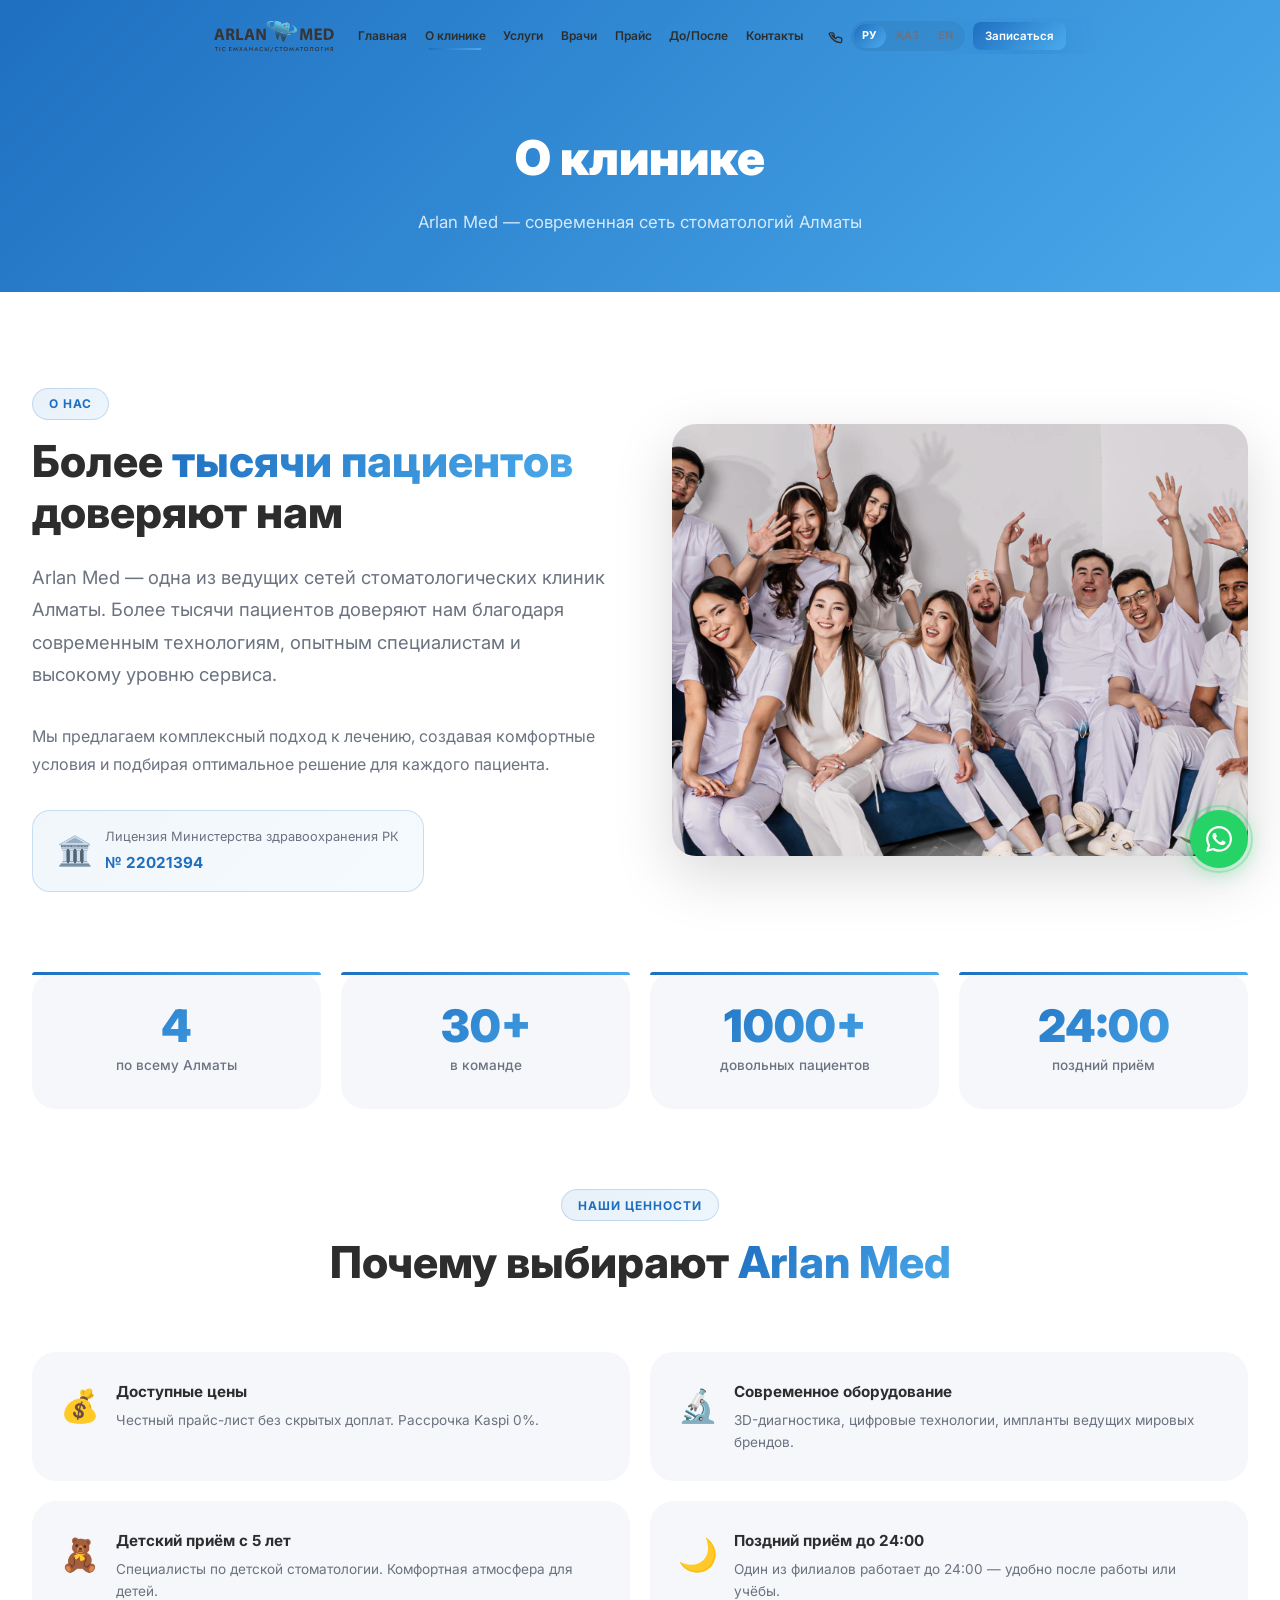
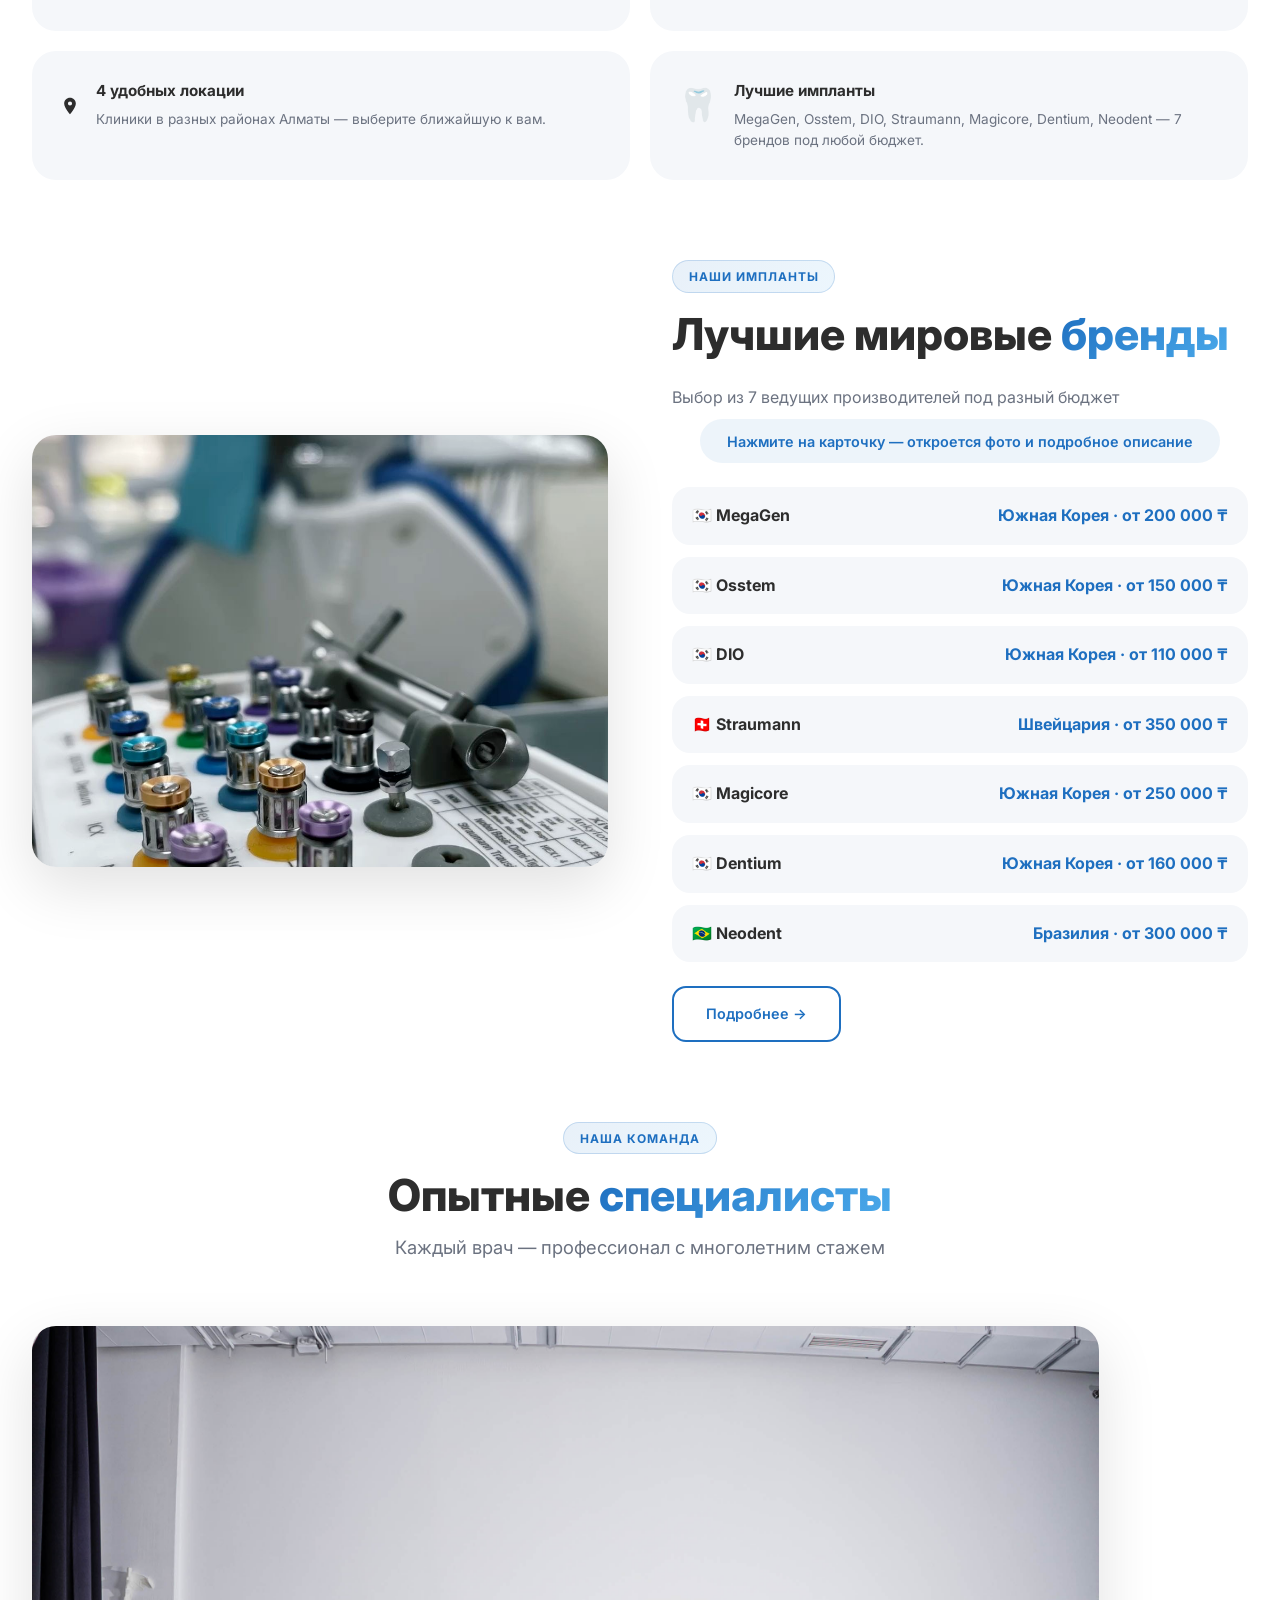
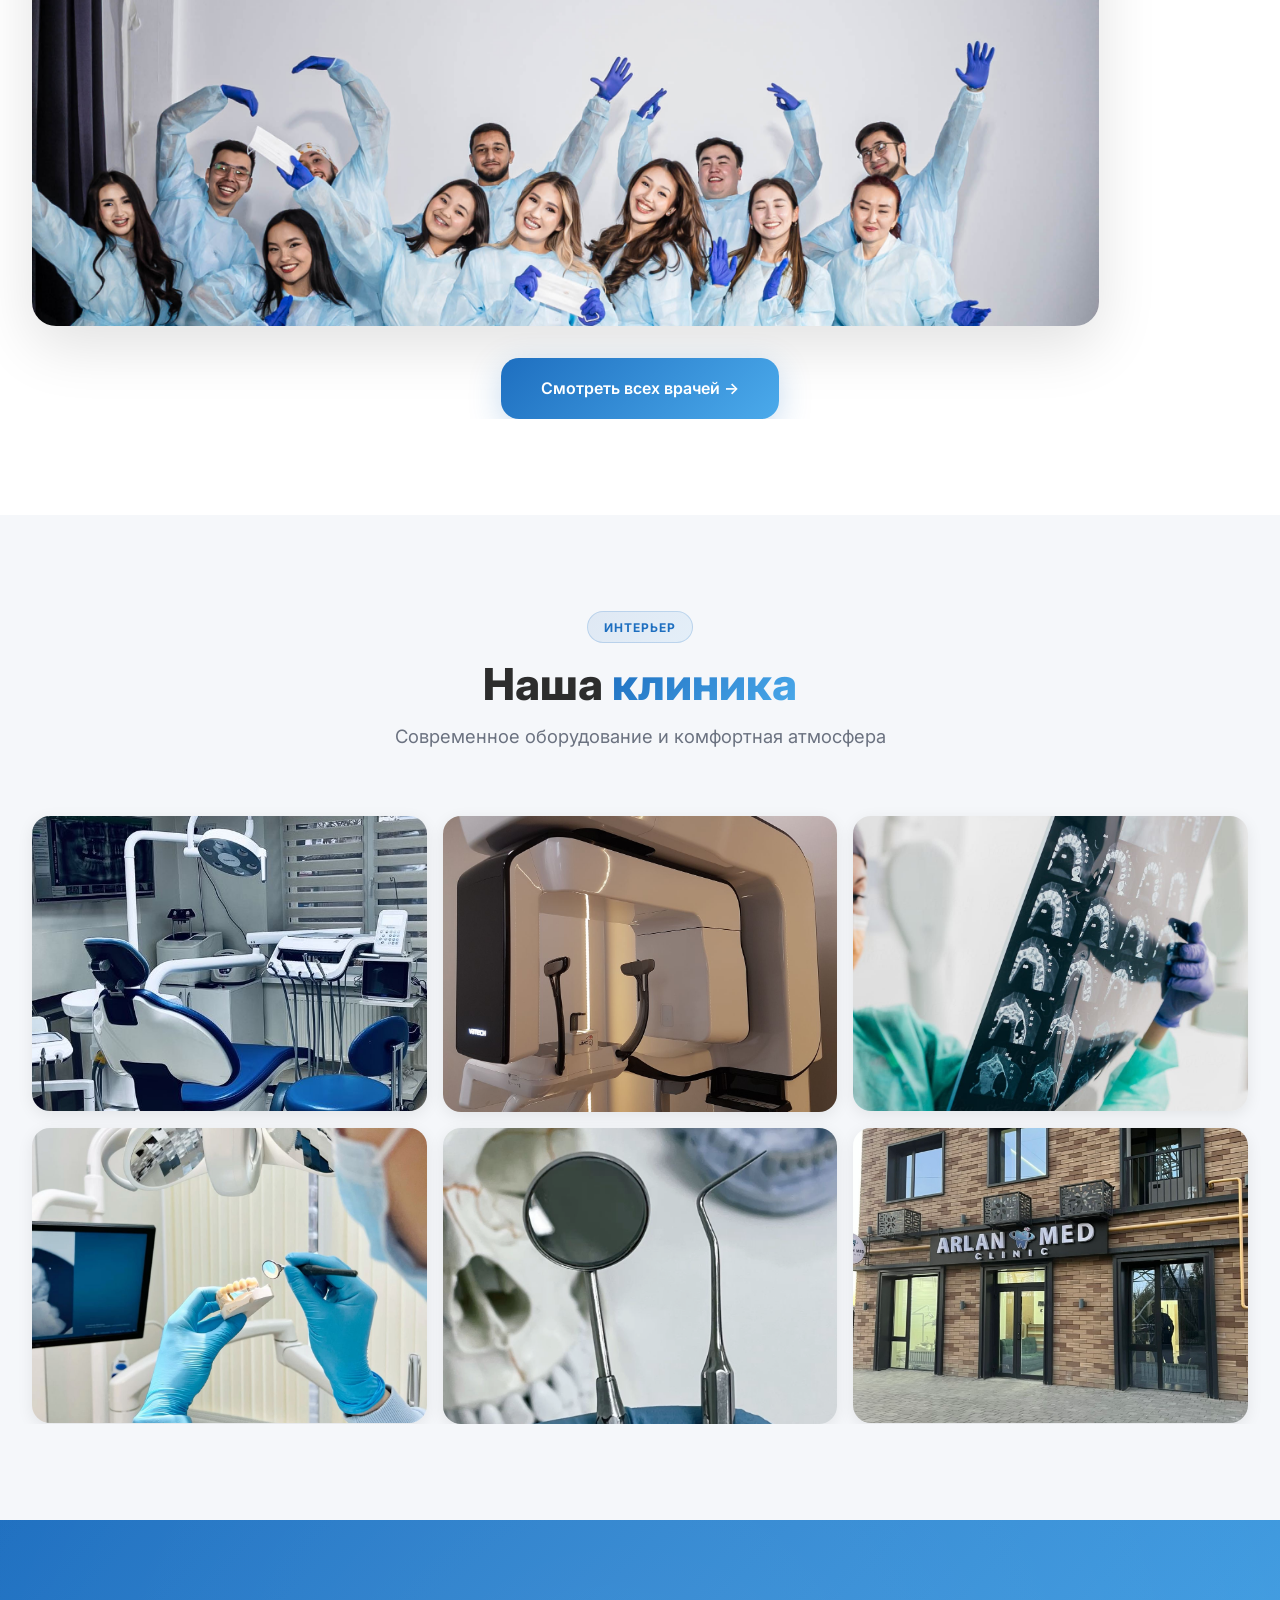
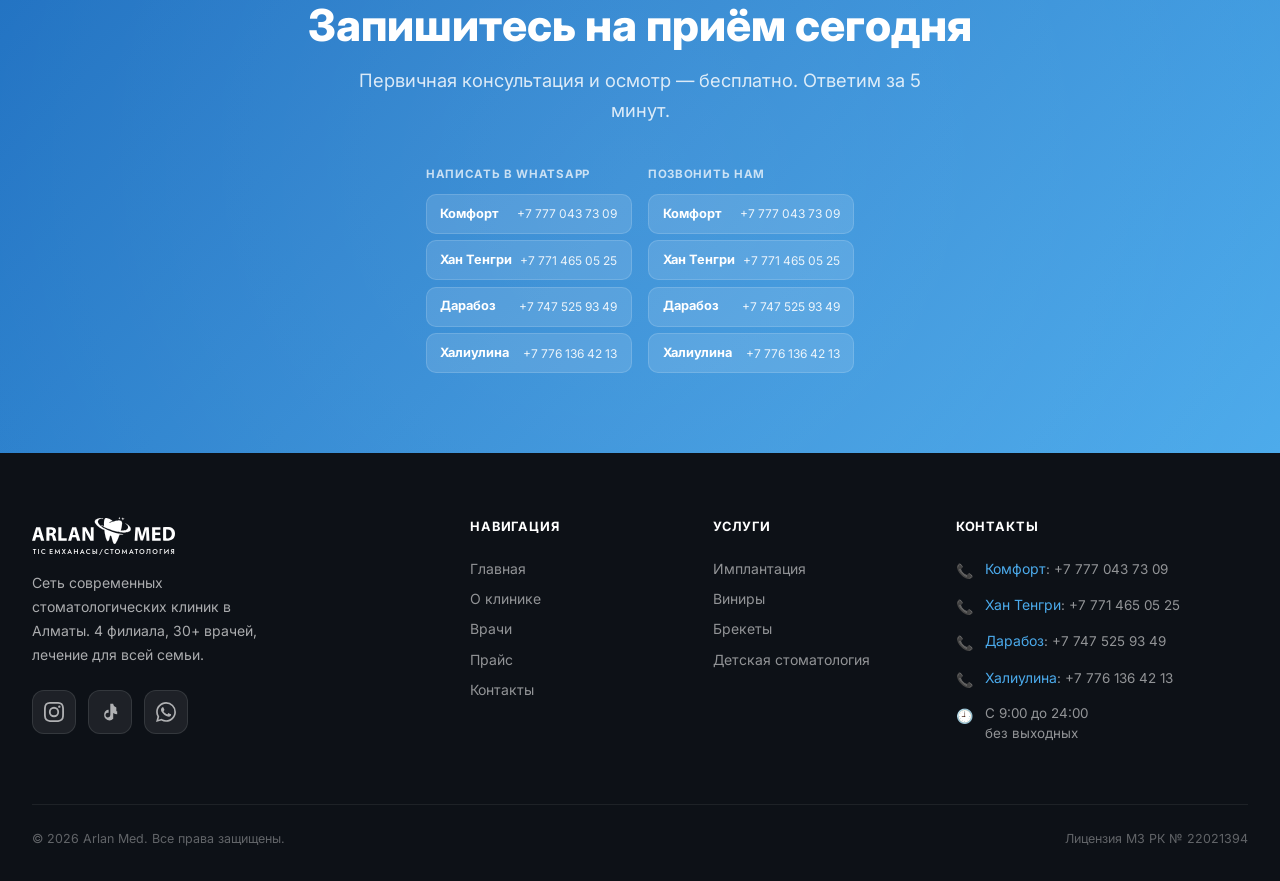
==== commit 5cffa901: "Update full price list to 197 items with correct prices and ot-prefixes. Co-authored-by: Cursor <cur" ====
--- a/about.html
+++ b/about.html
@@ -6,7 +6,7 @@
   <title>О клинике — Arlan Med Стоматология Алматы</title>
   <meta name="description" content="Arlan Med — сеть стоматологических клиник в Алматы. История, ценности, лицензия МЗ РК № 22021394. Команда опытных врачей.">
   <link rel="icon" type="image/svg+xml" href="img/Logo/Logotype_ArlanMed.svg">
-  <link rel="stylesheet" href="css/style.css?v=6">
+  <link rel="stylesheet" href="css/style.css?v=8">
 </head>
 <body>
 
@@ -155,7 +155,7 @@
             <div style="font-weight:700">🇰🇷 Magicore</div><div style="color:var(--c-primary);font-weight:700" data-i18n="brand_magicore_note">от 250 000 ₸</div>
           </div>
           <div class="brand-row">
-            <div style="font-weight:700">🇰🇷 Dentium</div><div style="color:var(--c-primary);font-weight:700" data-i18n="brand_dentium_note">от 180 000 ₸</div>
+            <div style="font-weight:700">🇰🇷 Dentium</div><div style="color:var(--c-primary);font-weight:700" data-i18n="brand_dentium_note">от 160 000 ₸</div>
           </div>
           <div class="brand-row">
             <div style="font-weight:700">🇧🇷 Neodent</div><div style="color:var(--c-primary);font-weight:700" data-i18n="brand_neodent_note">от 300 000 ₸</div>
@@ -288,8 +288,8 @@
   </div>
 </div>
 
-<script src="js/i18n.js?v=4"></script>
-<script src="js/branches.js?v=4"></script>
-<script src="js/main.js?v=4"></script>
+<script src="js/i18n.js?v=8"></script>
+<script src="js/branches.js?v=8"></script>
+<script src="js/main.js?v=8"></script>
 </body>
 </html>
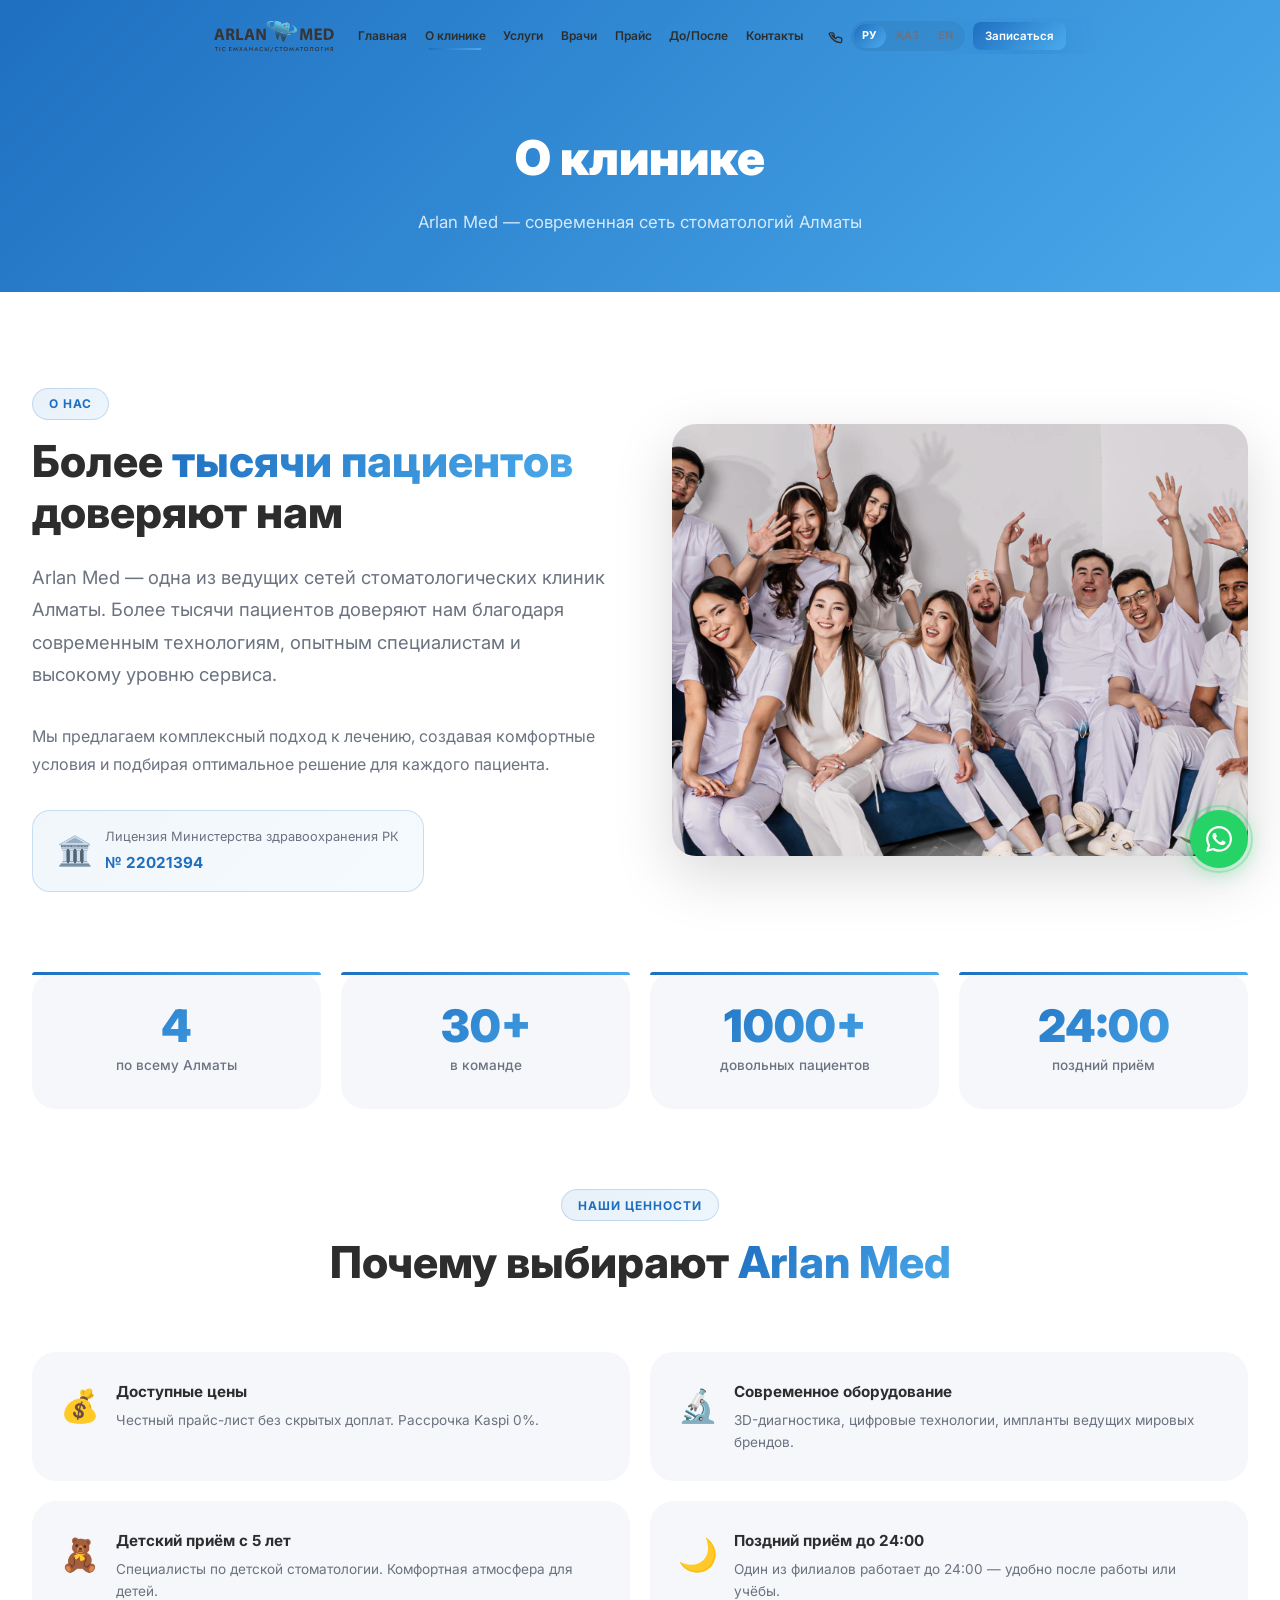
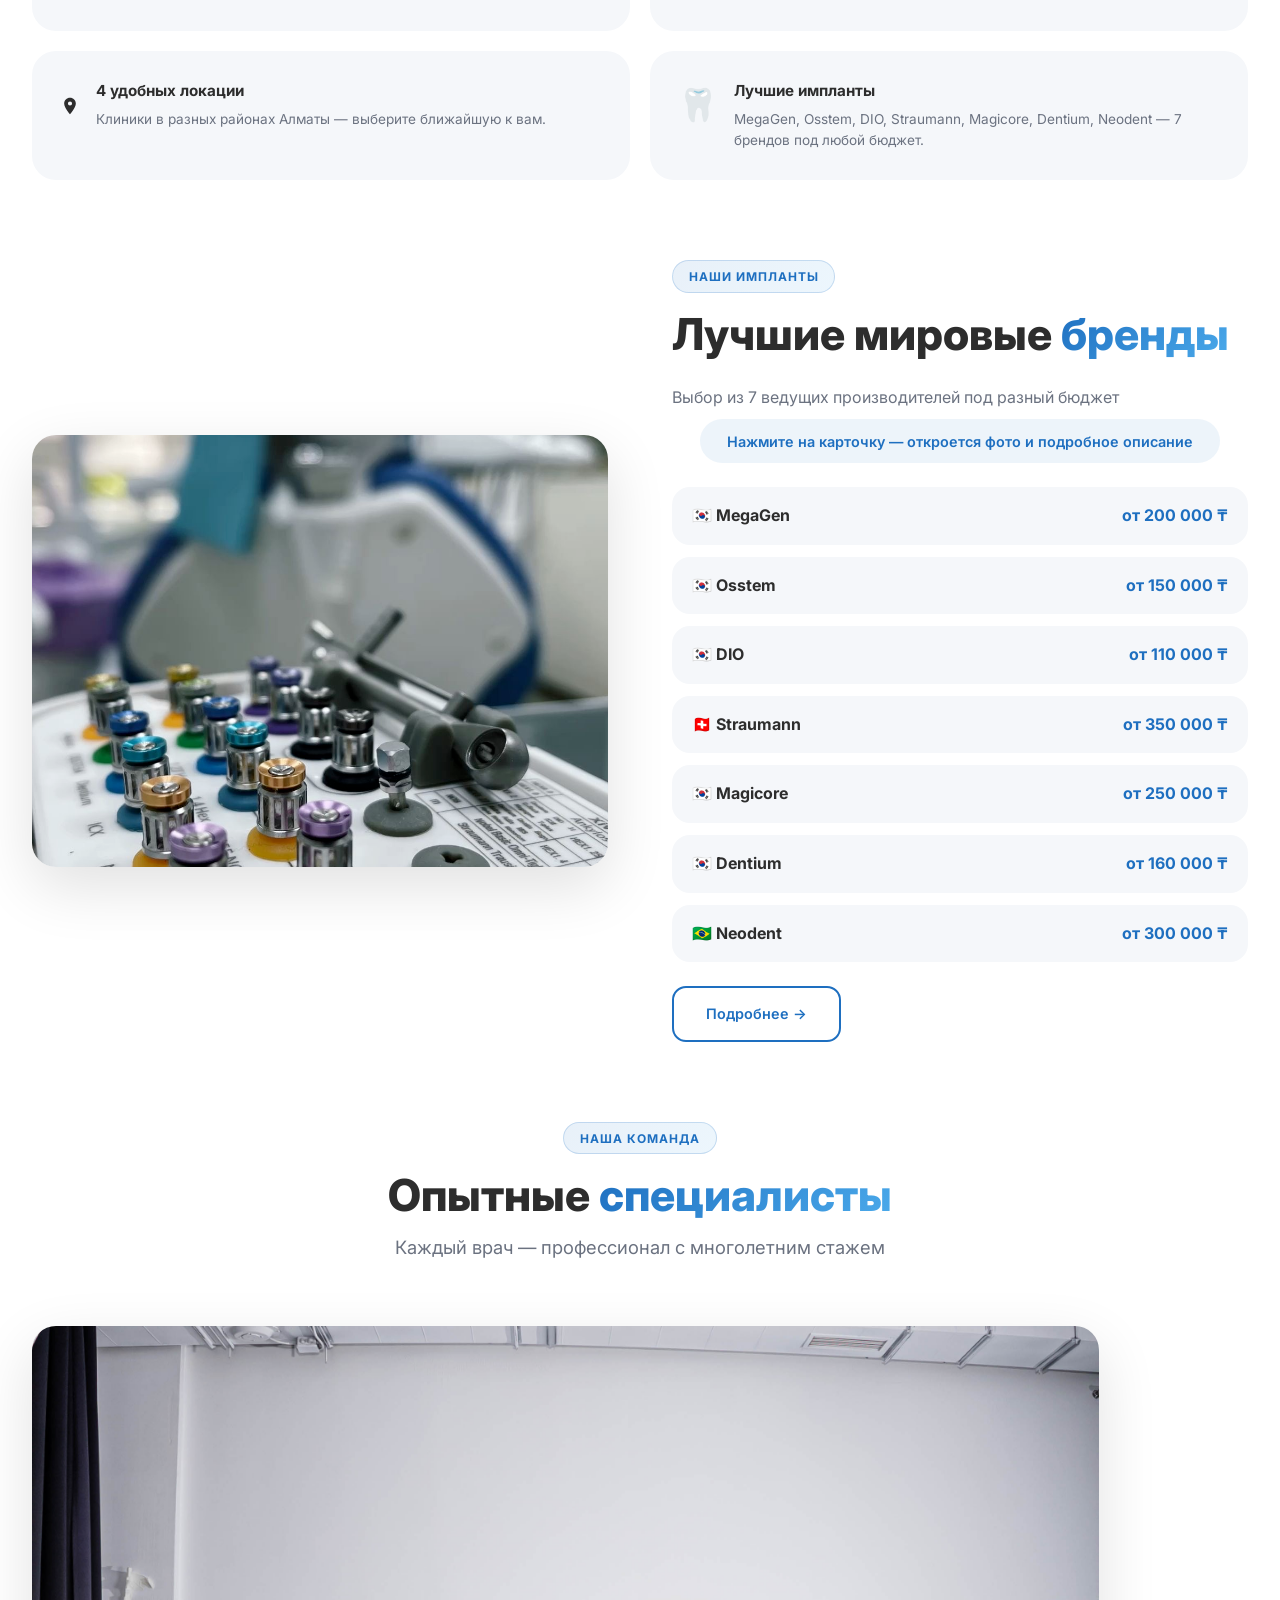
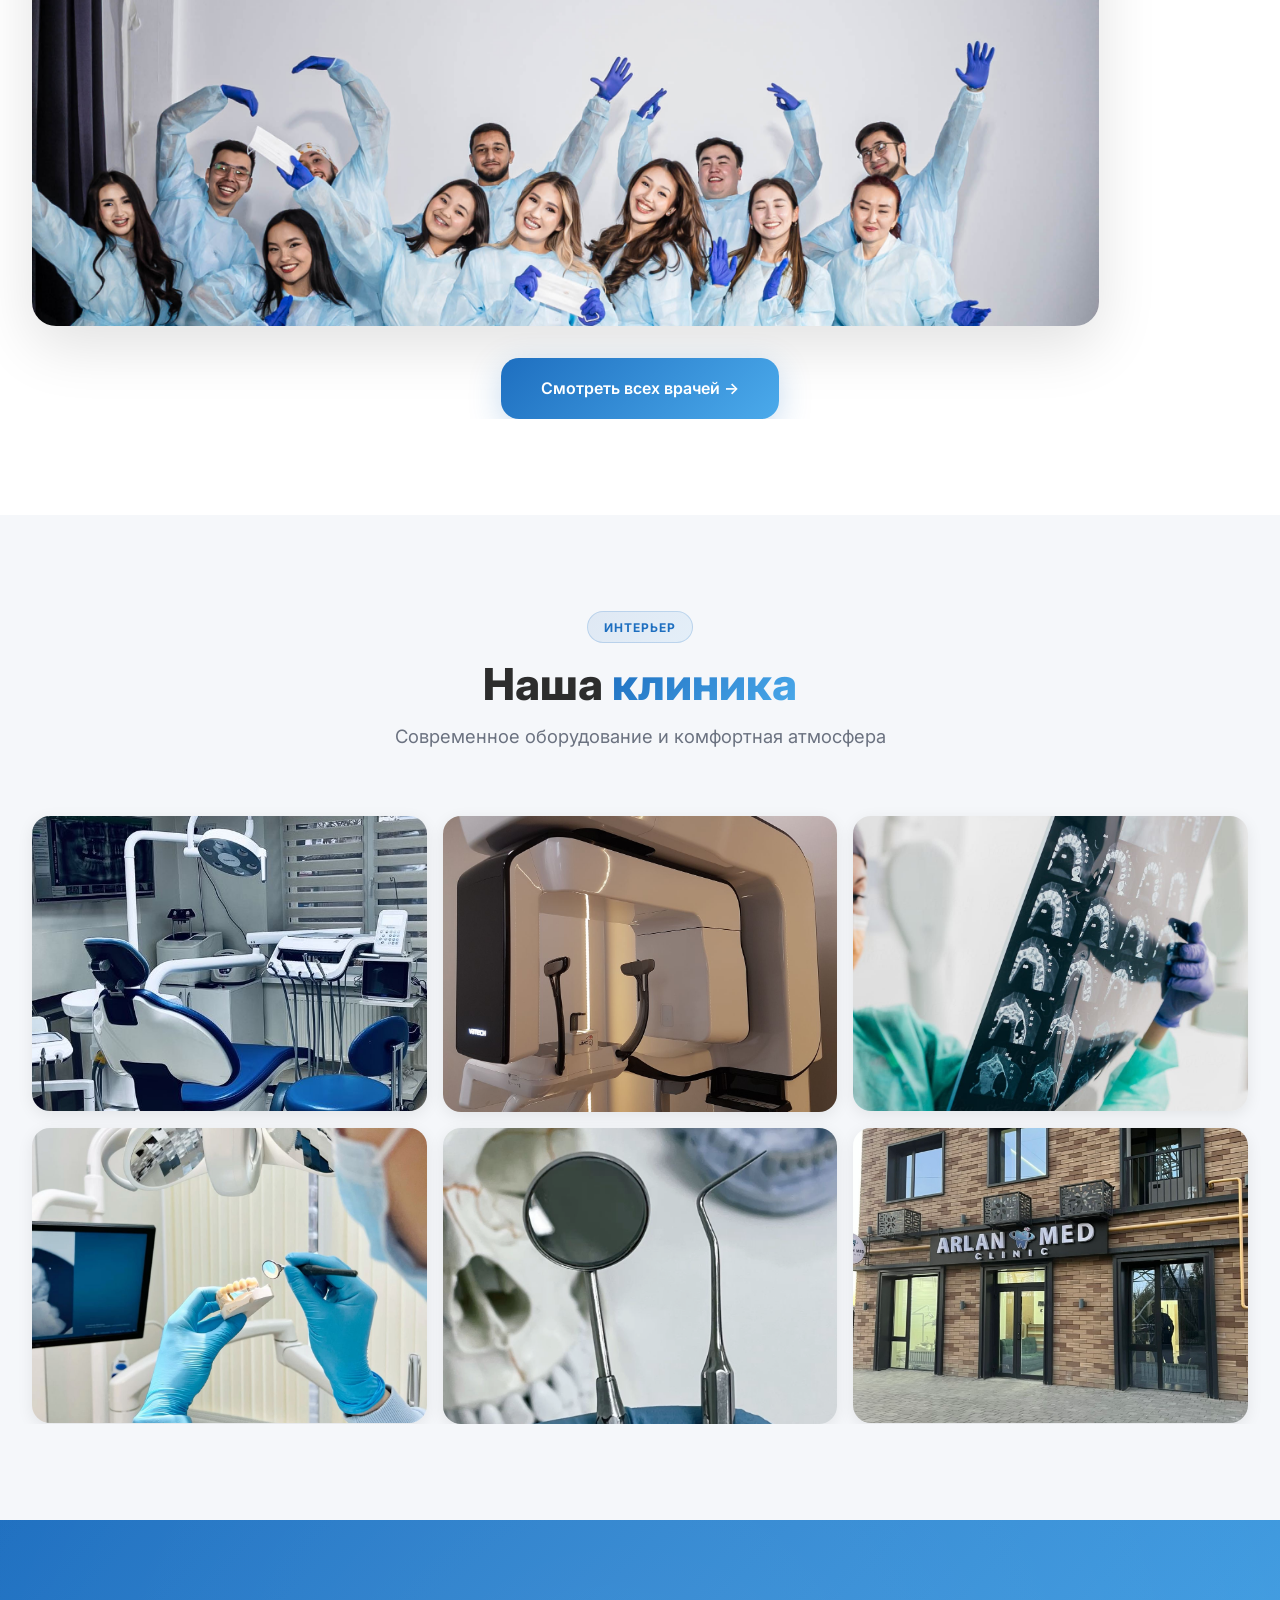
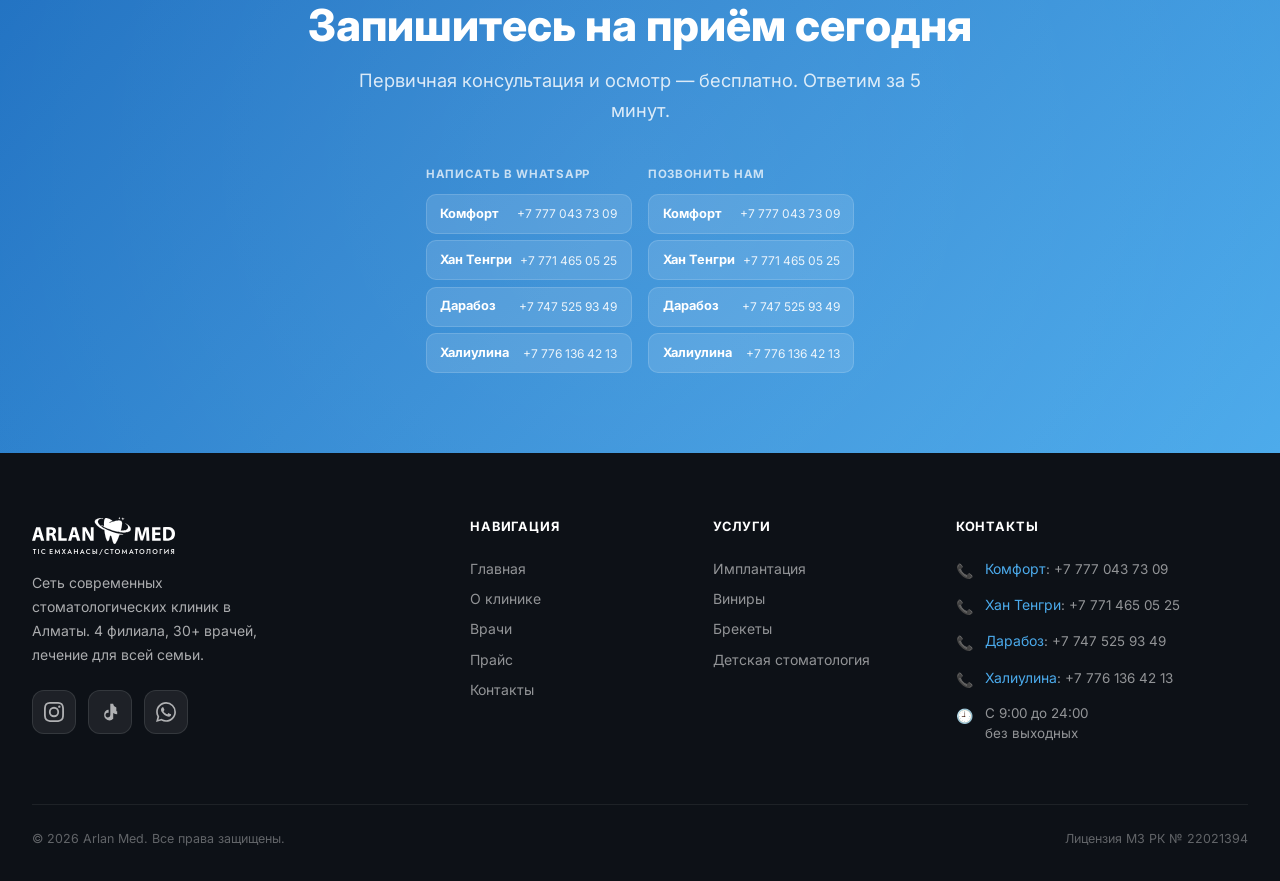
==== commit 4561f815: "Use implants.js as single source of truth for brand prices in modals and cards. Co-authored-by: Curs" ====
--- a/about.html
+++ b/about.html
@@ -140,25 +140,25 @@
         <p class="brands-hint" style="margin-bottom:1.5rem" data-i18n="brands_hint">Нажмите на карточку — откроется фото и подробное описание</p>
         <div style="display:flex;flex-direction:column;gap:.75rem">
           <div class="brand-row">
-            <div style="font-weight:700">🇰🇷 MegaGen</div><div style="color:var(--c-primary);font-weight:700" data-i18n="brand_megagen_note">от 200 000 ₸</div>
-          </div>
-          <div class="brand-row">
-            <div style="font-weight:700">🇰🇷 Osstem</div><div style="color:var(--c-primary);font-weight:700" data-i18n="brand_osstem_note">от 150 000 ₸</div>
-          </div>
-          <div class="brand-row">
-            <div style="font-weight:700">🇰🇷 DIO</div><div style="color:var(--c-primary);font-weight:700" data-i18n="brand_dio_note">от 110 000 ₸</div>
-          </div>
-          <div class="brand-row">
-            <div style="font-weight:700">🇨🇭 Straumann</div><div style="color:var(--c-primary);font-weight:700" data-i18n="brand_straumann_note">от 350 000 ₸</div>
-          </div>
-          <div class="brand-row">
-            <div style="font-weight:700">🇰🇷 Magicore</div><div style="color:var(--c-primary);font-weight:700" data-i18n="brand_magicore_note">от 250 000 ₸</div>
-          </div>
-          <div class="brand-row">
-            <div style="font-weight:700">🇰🇷 Dentium</div><div style="color:var(--c-primary);font-weight:700" data-i18n="brand_dentium_note">от 160 000 ₸</div>
-          </div>
-          <div class="brand-row">
-            <div style="font-weight:700">🇧🇷 Neodent</div><div style="color:var(--c-primary);font-weight:700" data-i18n="brand_neodent_note">от 300 000 ₸</div>
+            <div style="font-weight:700">🇰🇷 MegaGen</div><div style="color:var(--c-primary);font-weight:700" data-brand-price="megagen">от 200 000 ₸</div>
+          </div>
+          <div class="brand-row">
+            <div style="font-weight:700">🇰🇷 Osstem</div><div style="color:var(--c-primary);font-weight:700" data-brand-price="osstem">от 150 000 ₸</div>
+          </div>
+          <div class="brand-row">
+            <div style="font-weight:700">🇰🇷 DIO</div><div style="color:var(--c-primary);font-weight:700" data-brand-price="dio">от 110 000 ₸</div>
+          </div>
+          <div class="brand-row">
+            <div style="font-weight:700">🇨🇭 Straumann</div><div style="color:var(--c-primary);font-weight:700" data-brand-price="straumann">от 350 000 ₸</div>
+          </div>
+          <div class="brand-row">
+            <div style="font-weight:700">🇰🇷 Magicore</div><div style="color:var(--c-primary);font-weight:700" data-brand-price="magicore">от 250 000 ₸</div>
+          </div>
+          <div class="brand-row">
+            <div style="font-weight:700">🇰🇷 Dentium</div><div style="color:var(--c-primary);font-weight:700" data-brand-price="dentium">от 160 000 ₸</div>
+          </div>
+          <div class="brand-row">
+            <div style="font-weight:700">🇧🇷 Neodent</div><div style="color:var(--c-primary);font-weight:700" data-brand-price="neodent">от 300 000 ₸</div>
           </div>
         </div>
         <a href="index.html#brands" class="btn btn-outline" style="margin-top:1.5rem" data-i18n="brand_more">Подробнее →</a>
@@ -288,8 +288,9 @@
   </div>
 </div>
 
-<script src="js/i18n.js?v=8"></script>
-<script src="js/branches.js?v=8"></script>
-<script src="js/main.js?v=8"></script>
+<script src="js/i18n.js?v=9"></script>
+<script src="js/branches.js?v=9"></script>
+<script src="js/main.js?v=9"></script>
+<script src="js/implants.js?v=9"></script>
 </body>
 </html>
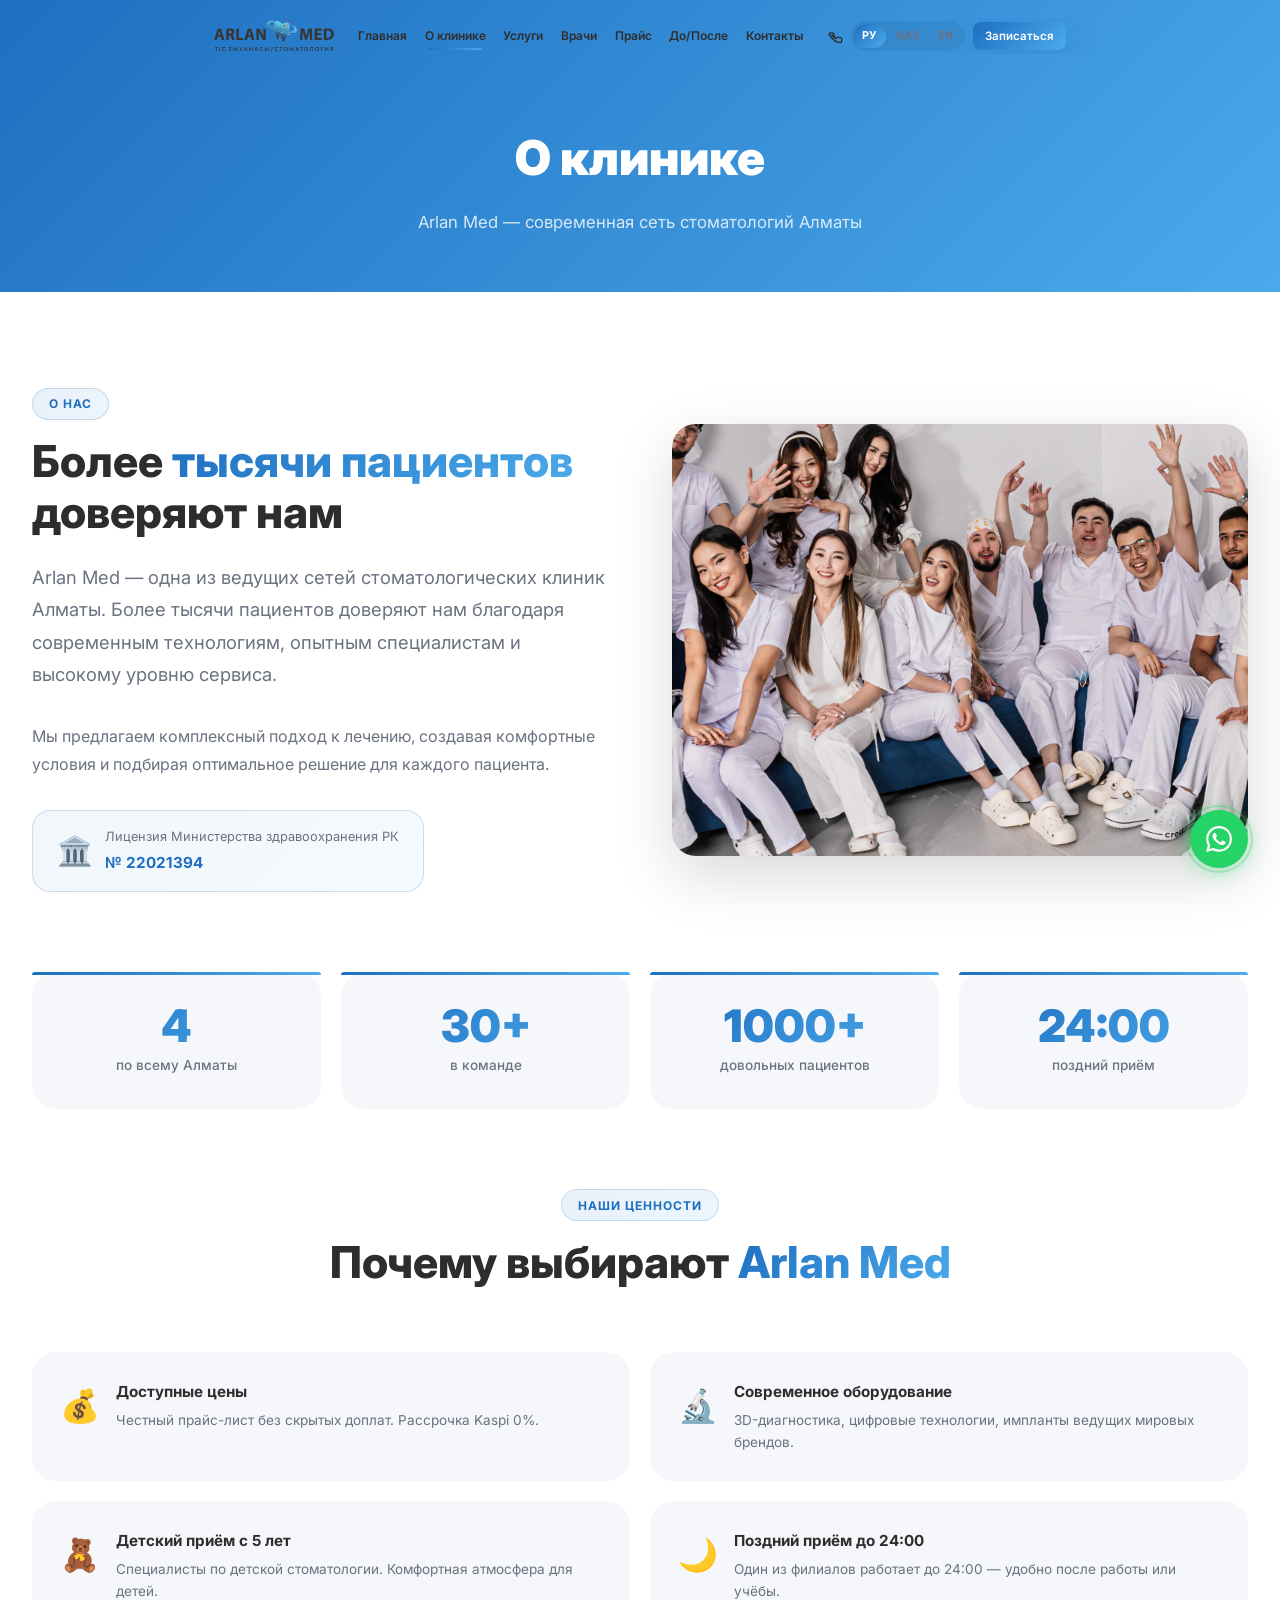
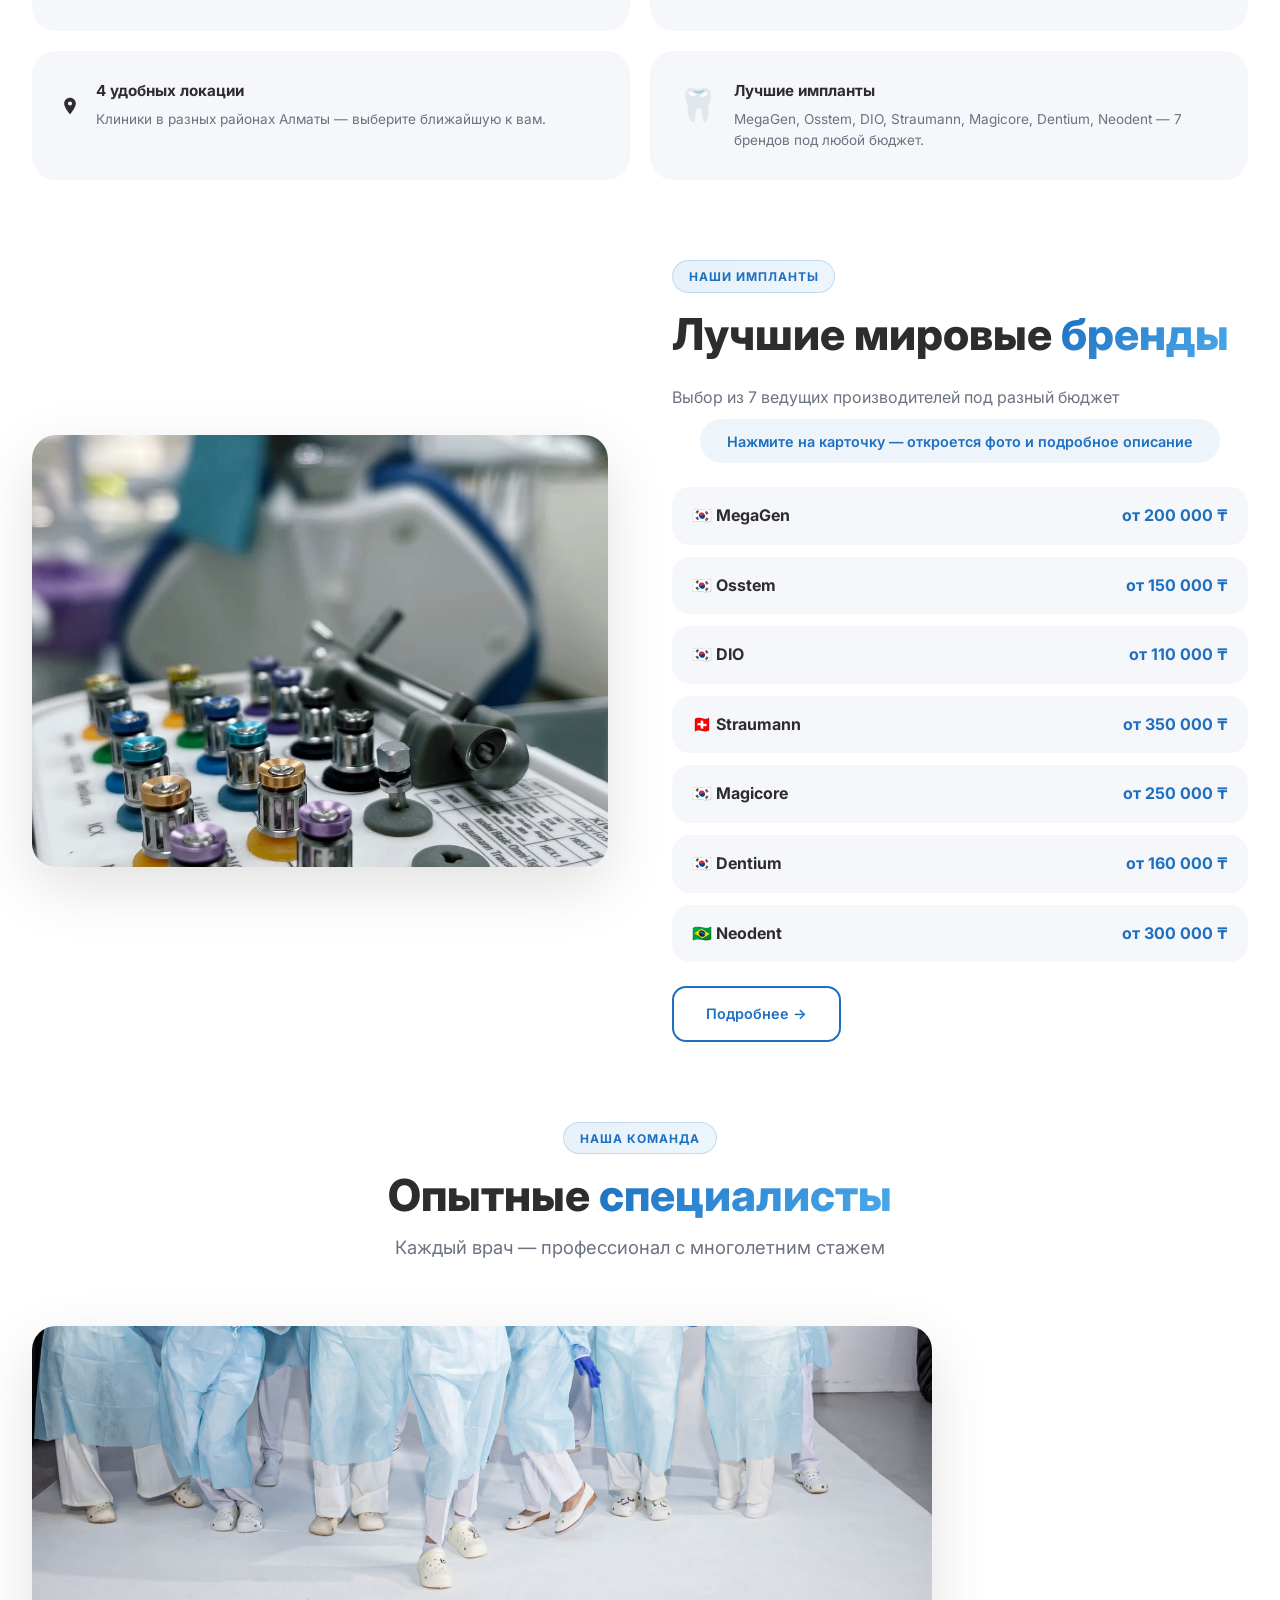
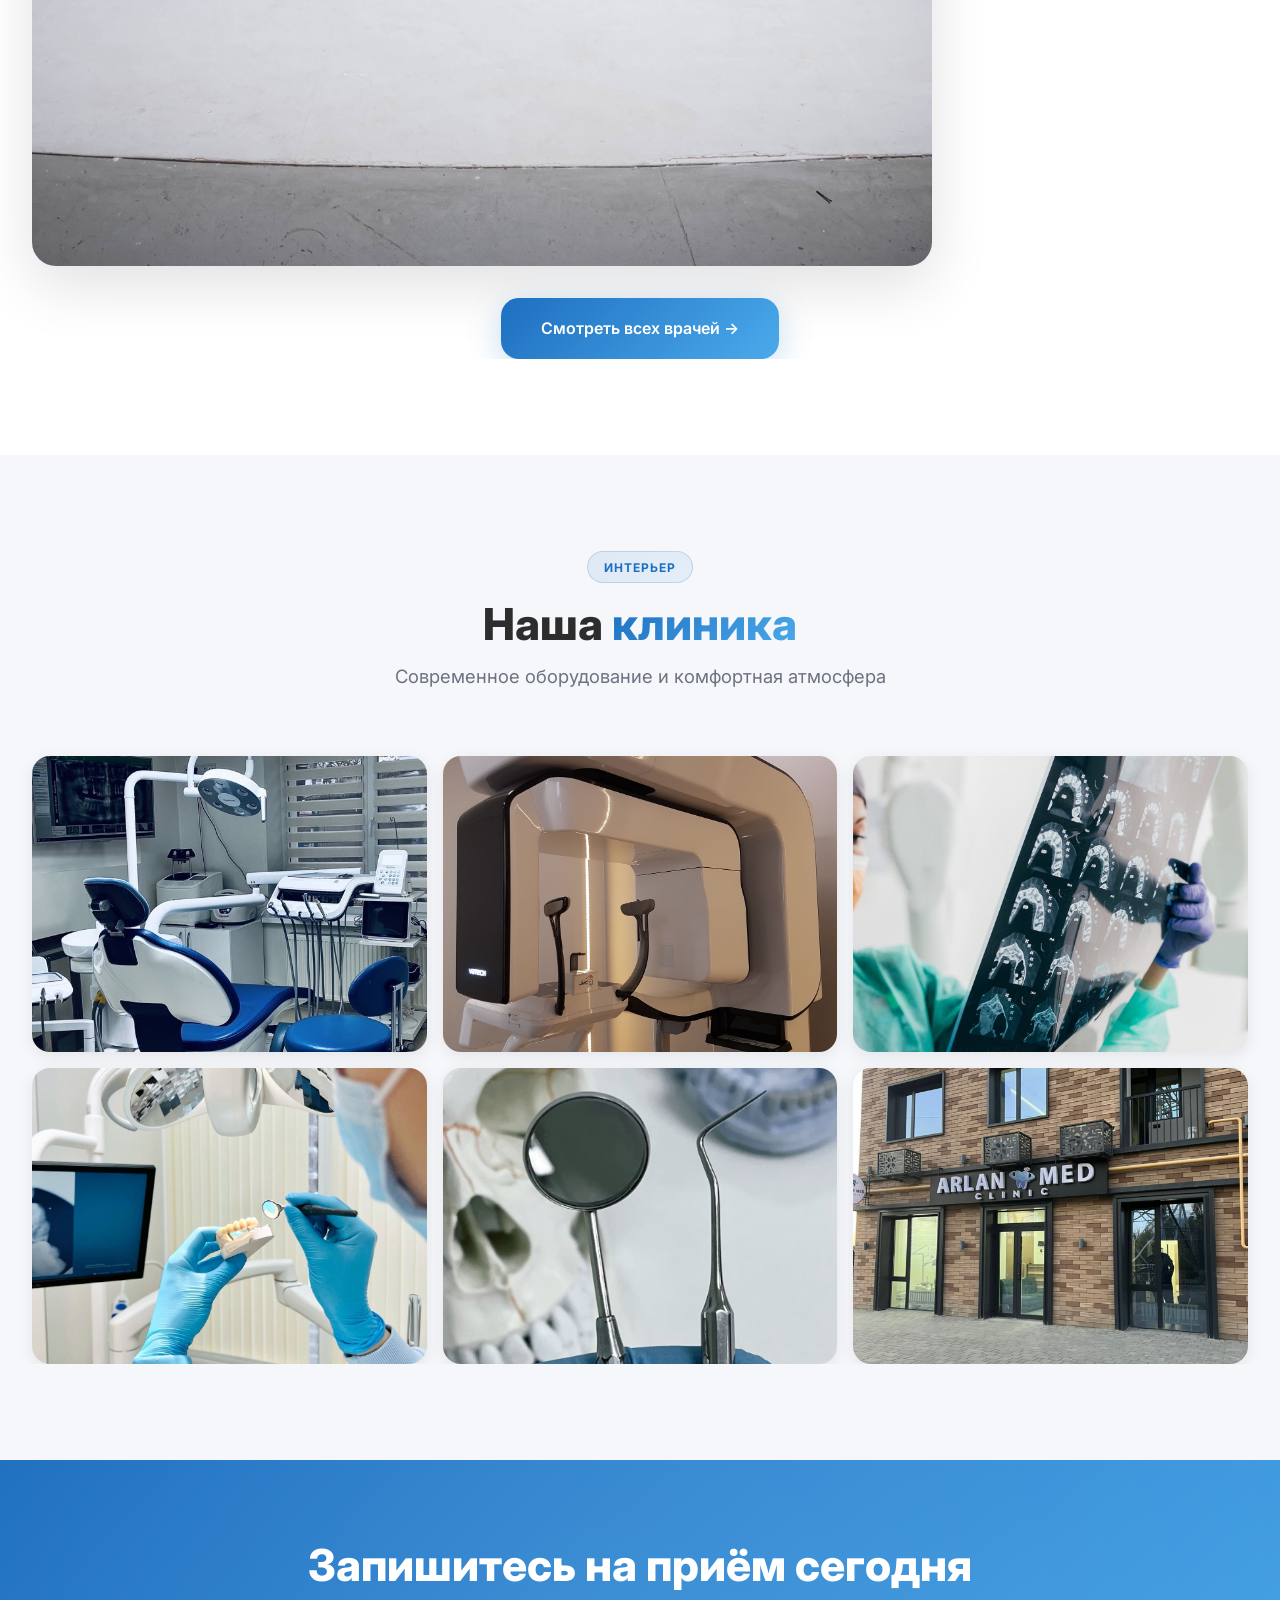
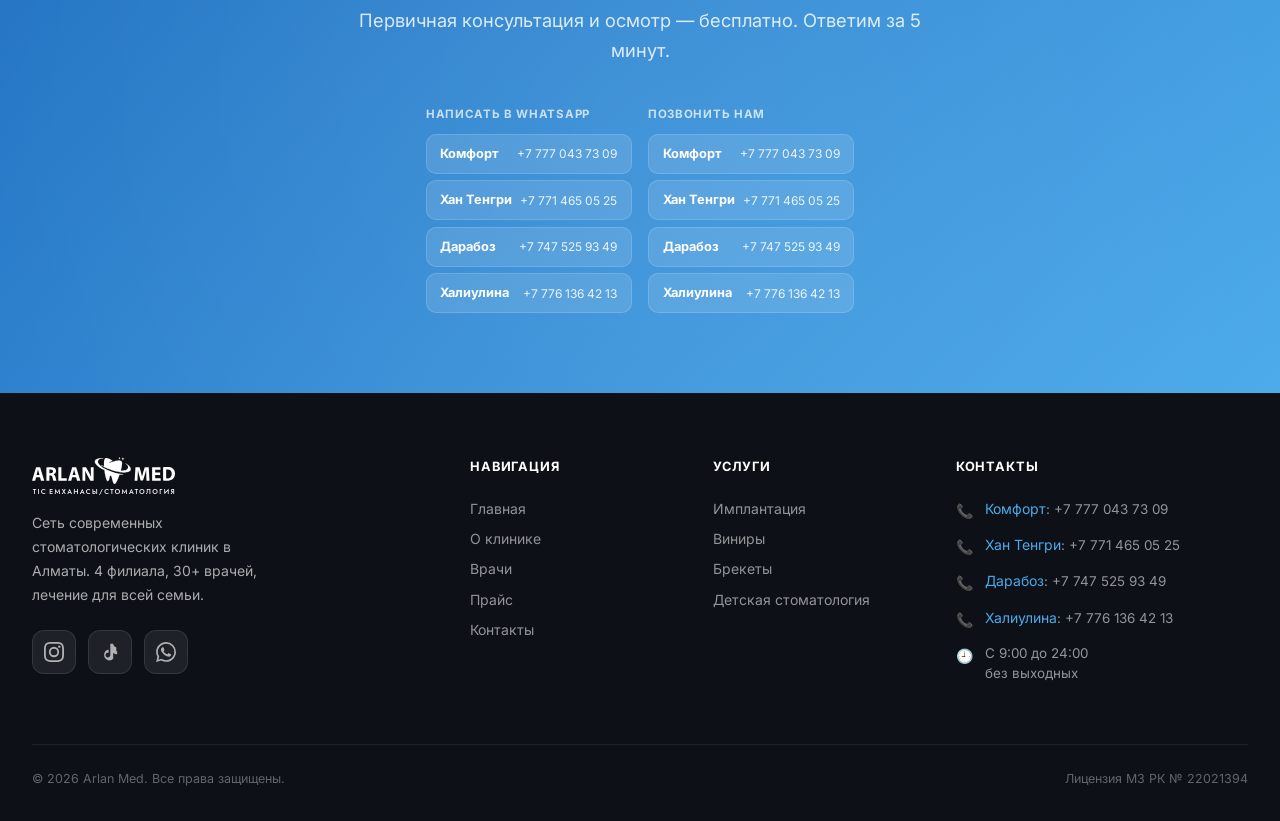
==== commit 38930f74: "Fix team photo framing on about page to center doctors. Co-authored-by: Cursor <cursoragent@cursor.c" ====
--- a/about.html
+++ b/about.html
@@ -6,7 +6,7 @@
   <title>О клинике — Arlan Med Стоматология Алматы</title>
   <meta name="description" content="Arlan Med — сеть стоматологических клиник в Алматы. История, ценности, лицензия МЗ РК № 22021394. Команда опытных врачей.">
   <link rel="icon" type="image/svg+xml" href="img/Logo/Logotype_ArlanMed.svg">
-  <link rel="stylesheet" href="css/style.css?v=8">
+  <link rel="stylesheet" href="css/style.css?v=11">
 </head>
 <body>
 
@@ -82,8 +82,8 @@
         </div>
       </div>
       <div class="reveal-right">
-        <div style="border-radius:24px;overflow:hidden;box-shadow:0 20px 60px rgba(0,0,0,.15);aspect-ratio:4/3">
-          <img src="img/clinic/все врачи вместе.jpeg" alt="Команда Arlan Med" style="width:100%;height:100%;object-fit:cover">
+        <div class="about-team-photo about-team-photo--hero reveal-right">
+          <img src="img/clinic/все врачи вместе.jpeg" alt="Команда Arlan Med">
         </div>
       </div>
     </div>
@@ -171,8 +171,8 @@
       <h2 class="s-title" data-i18n-html="doc_title_html">Наши <span class="hl">специалисты</span></h2>
       <p class="s-subtitle" data-i18n="doc_sub">Каждый врач — профессионал с многолетним стажем работы</p>
     </div>
-    <div style="border-radius:24px;overflow:hidden;box-shadow:var(--shadow-xl);margin-bottom:2rem;aspect-ratio:16/9;max-height:600px" class="reveal">
-      <img src="img/clinic/все врачи вместе 2.jpeg" alt="Все врачи Arlan Med" style="width:100%;height:100%;object-fit:cover;object-position:center 30%">
+    <div class="about-team-photo about-team-photo--wide reveal">
+      <img src="img/clinic/все врачи вместе 2.jpeg" alt="Все врачи Arlan Med">
     </div>
     <div style="text-align:center">
       <a href="doctors.html" class="btn btn-primary btn-lg" data-i18n="doc_all">Познакомиться с командой →</a>
--- a/css/style.css
+++ b/css/style.css
@@ -484,8 +484,22 @@
 }
 .implant-modal__close:hover { background: #fee2e2; color: #ef4444; }
 .implant-modal__grid { display: grid; grid-template-columns: 1fr 1.1fr; gap: 0; }
-.implant-modal__media { background: var(--c-bg-2); min-height: 280px; }
-.implant-modal__media img { width: 100%; height: 100%; object-fit: cover; min-height: 280px; }
+.implant-modal__media {
+  background: var(--c-bg-2);
+  min-height: 280px;
+  display: flex;
+  align-items: center;
+  justify-content: center;
+  padding: 1.75rem 1.5rem;
+}
+.implant-modal__media img {
+  width: auto;
+  height: auto;
+  max-width: 100%;
+  max-height: min(400px, 52vh);
+  object-fit: contain;
+  object-position: center;
+}
 .implant-modal__body { padding: 2rem 2rem 2.25rem; overflow-y: auto; }
 .implant-modal__meta { font-size: .78rem; font-weight: 600; color: var(--c-primary); margin-bottom: .35rem; }
 .implant-modal__title { font-size: 1.45rem; font-weight: 900; color: var(--c-dark); margin-bottom: .85rem; line-height: 1.2; }
@@ -499,7 +513,8 @@
 }
 @media (max-width: 768px) {
   .implant-modal__grid { grid-template-columns: 1fr; }
-  .implant-modal__media img { min-height: 220px; max-height: 260px; }
+  .implant-modal__media { padding: 1.25rem 1rem; min-height: 200px; }
+  .implant-modal__media img { max-height: 220px; }
   .implant-modal__body { padding: 1.5rem; }
 }
 
@@ -702,6 +717,30 @@
 .licence-badge__icon { font-size: 1.8rem; }
 .licence-badge__title { font-size: .8rem; color: var(--c-text-muted); margin-bottom: .2rem; }
 .licence-badge__num { font-size: .95rem; font-weight: 700; color: var(--c-primary); }
+.about-team-photo {
+  border-radius: 24px;
+  overflow: hidden;
+  box-shadow: var(--shadow-xl);
+  background: var(--c-bg-2);
+}
+.about-team-photo img {
+  display: block;
+  width: 100%;
+  height: 100%;
+  object-fit: cover;
+  object-position: center 72%;
+}
+.about-team-photo--hero {
+  box-shadow: 0 20px 60px rgba(0,0,0,.15);
+  aspect-ratio: 4 / 3;
+}
+.about-team-photo--hero img { object-position: center 65%; }
+.about-team-photo--wide {
+  margin-bottom: 2rem;
+  aspect-ratio: 5 / 3;
+  max-height: 540px;
+}
+.about-team-photo--wide img { object-position: center bottom; }
 
 /* ===== SERVICES PAGE ===== */
 .service-section { padding: 3.5rem 0; border-bottom: 1px solid var(--c-border); }
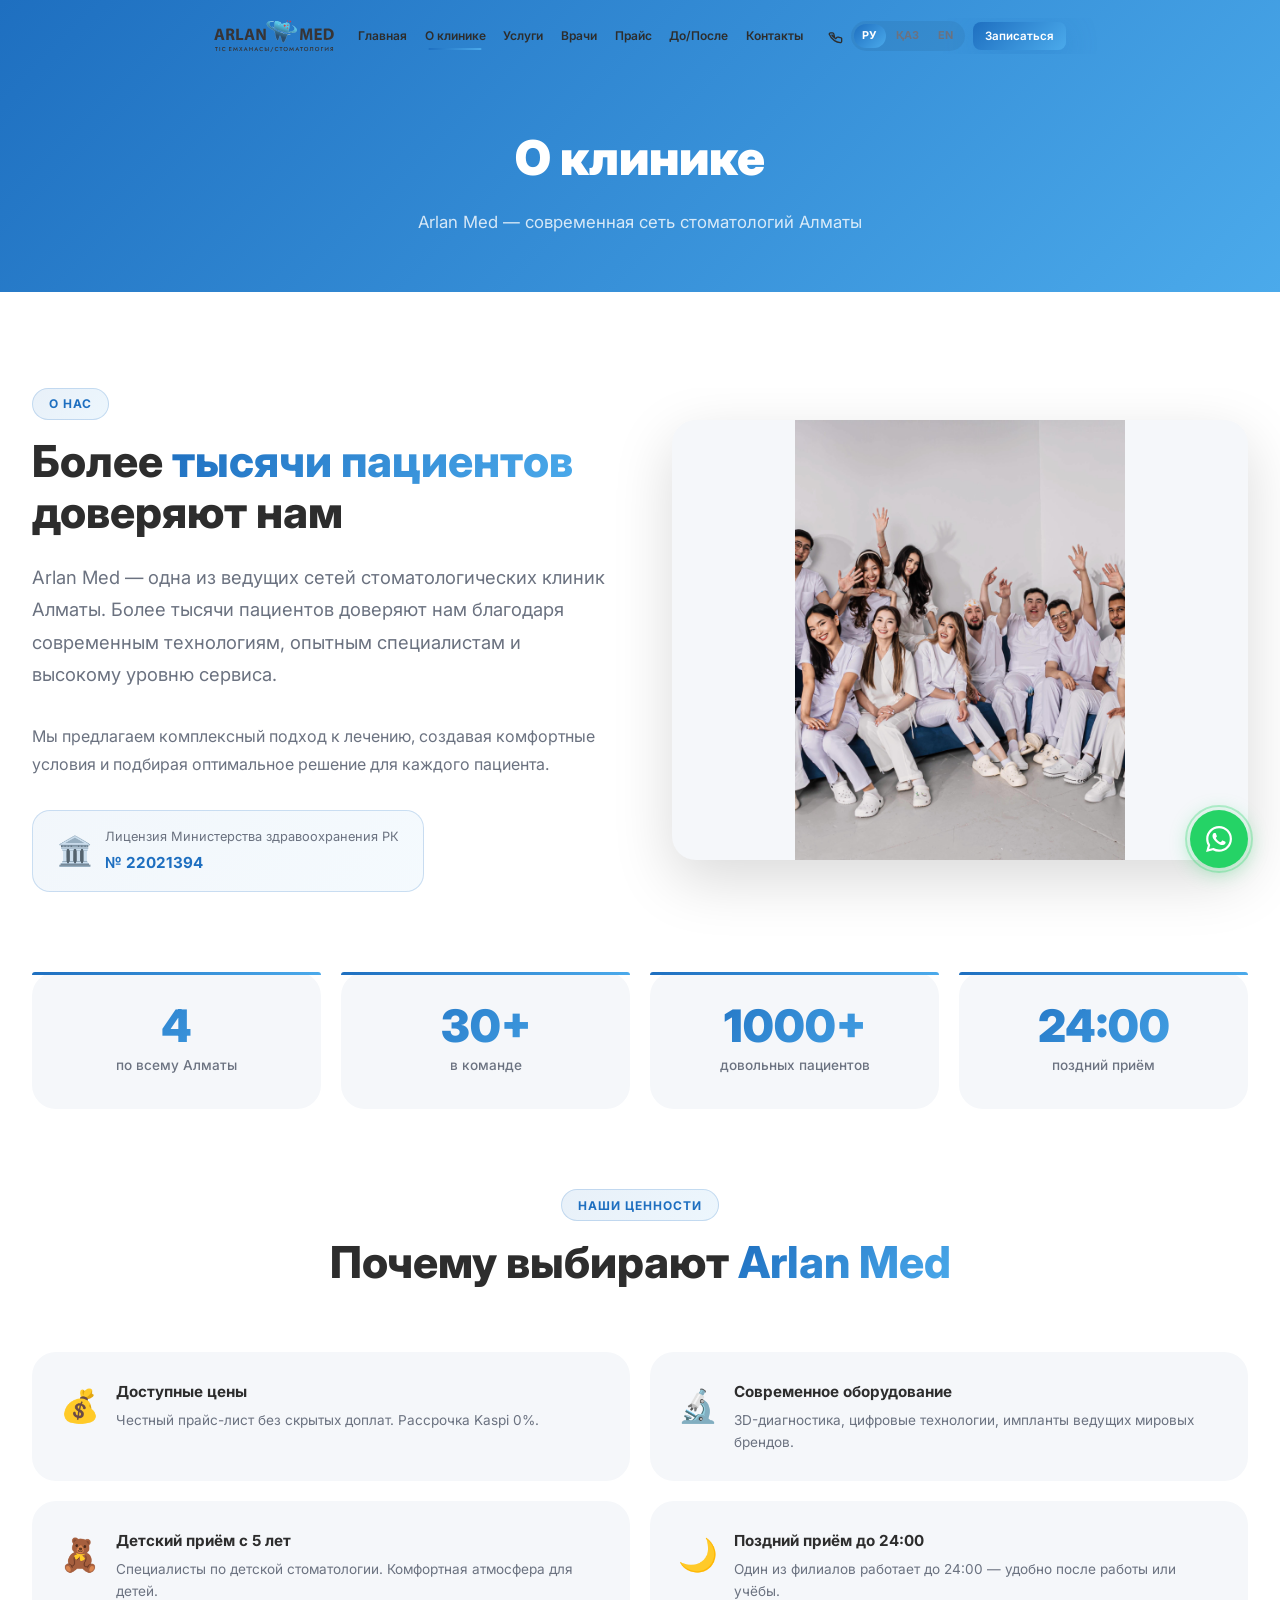
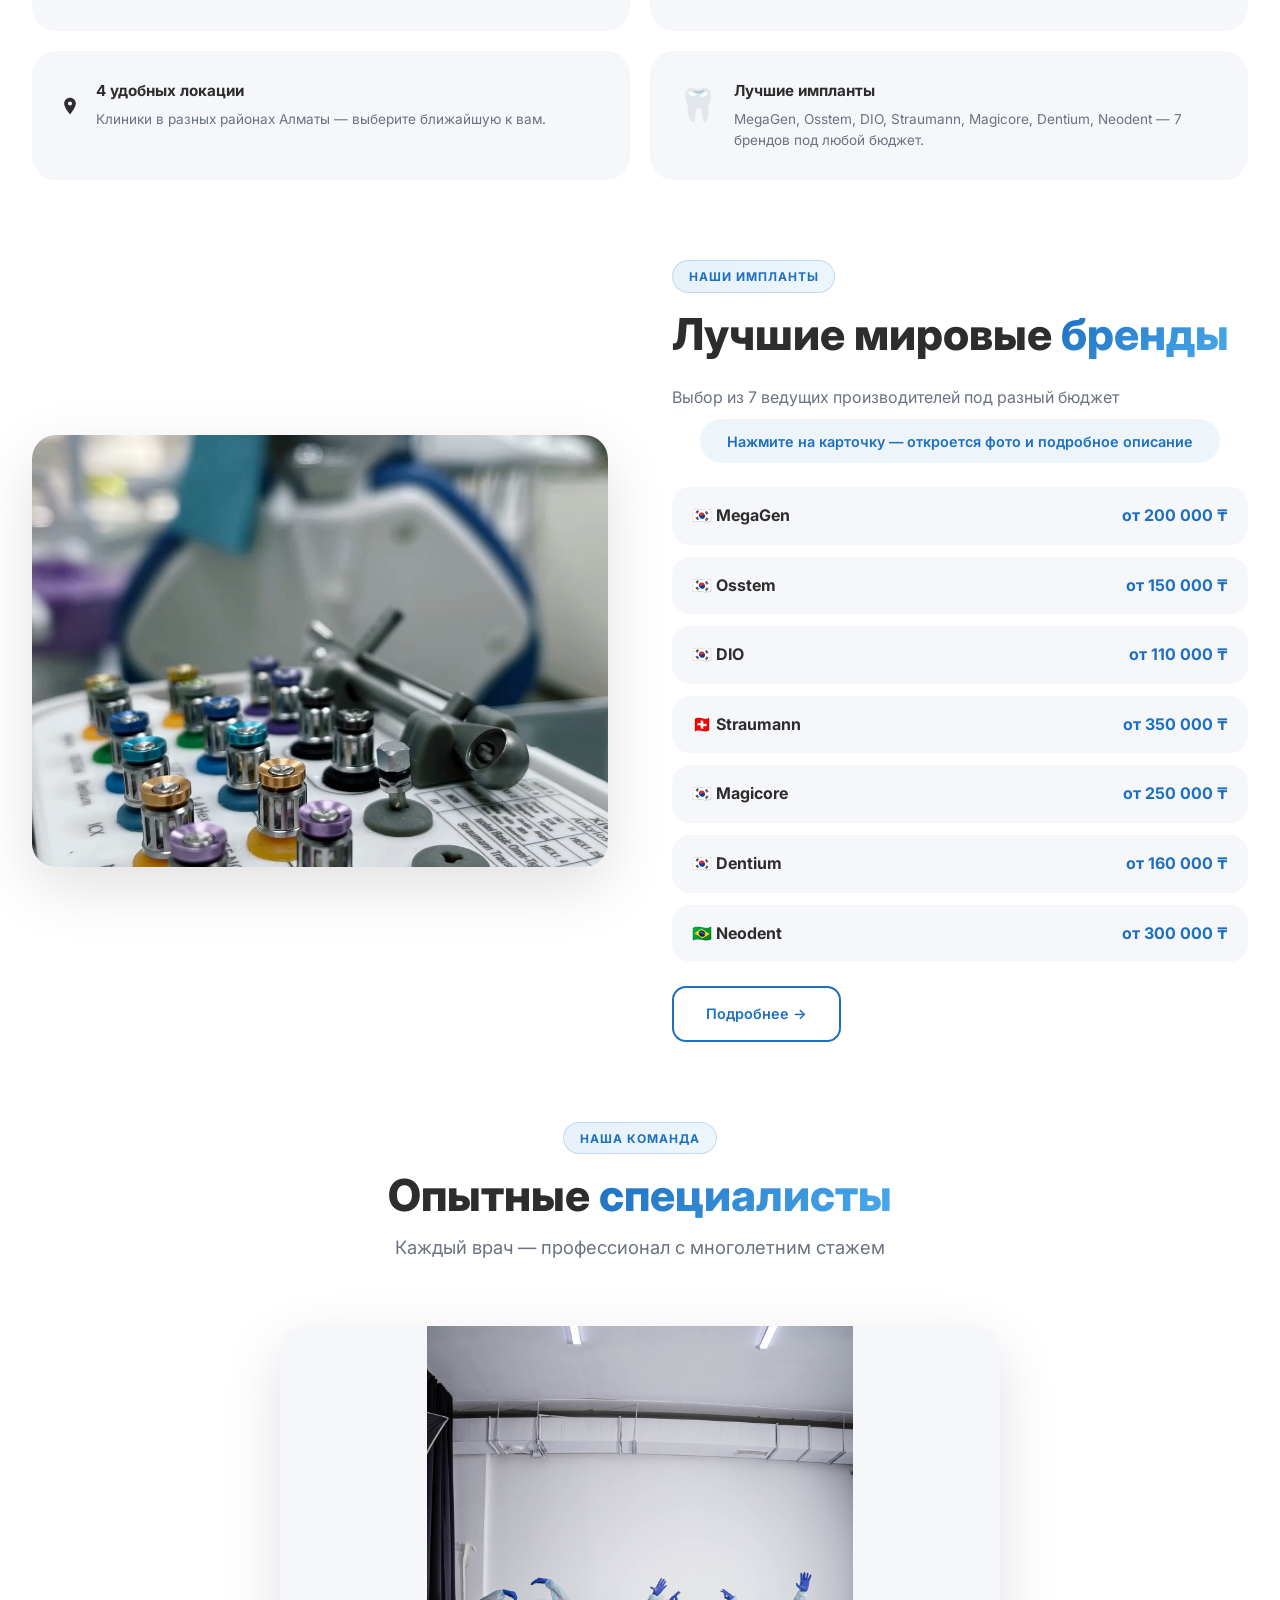
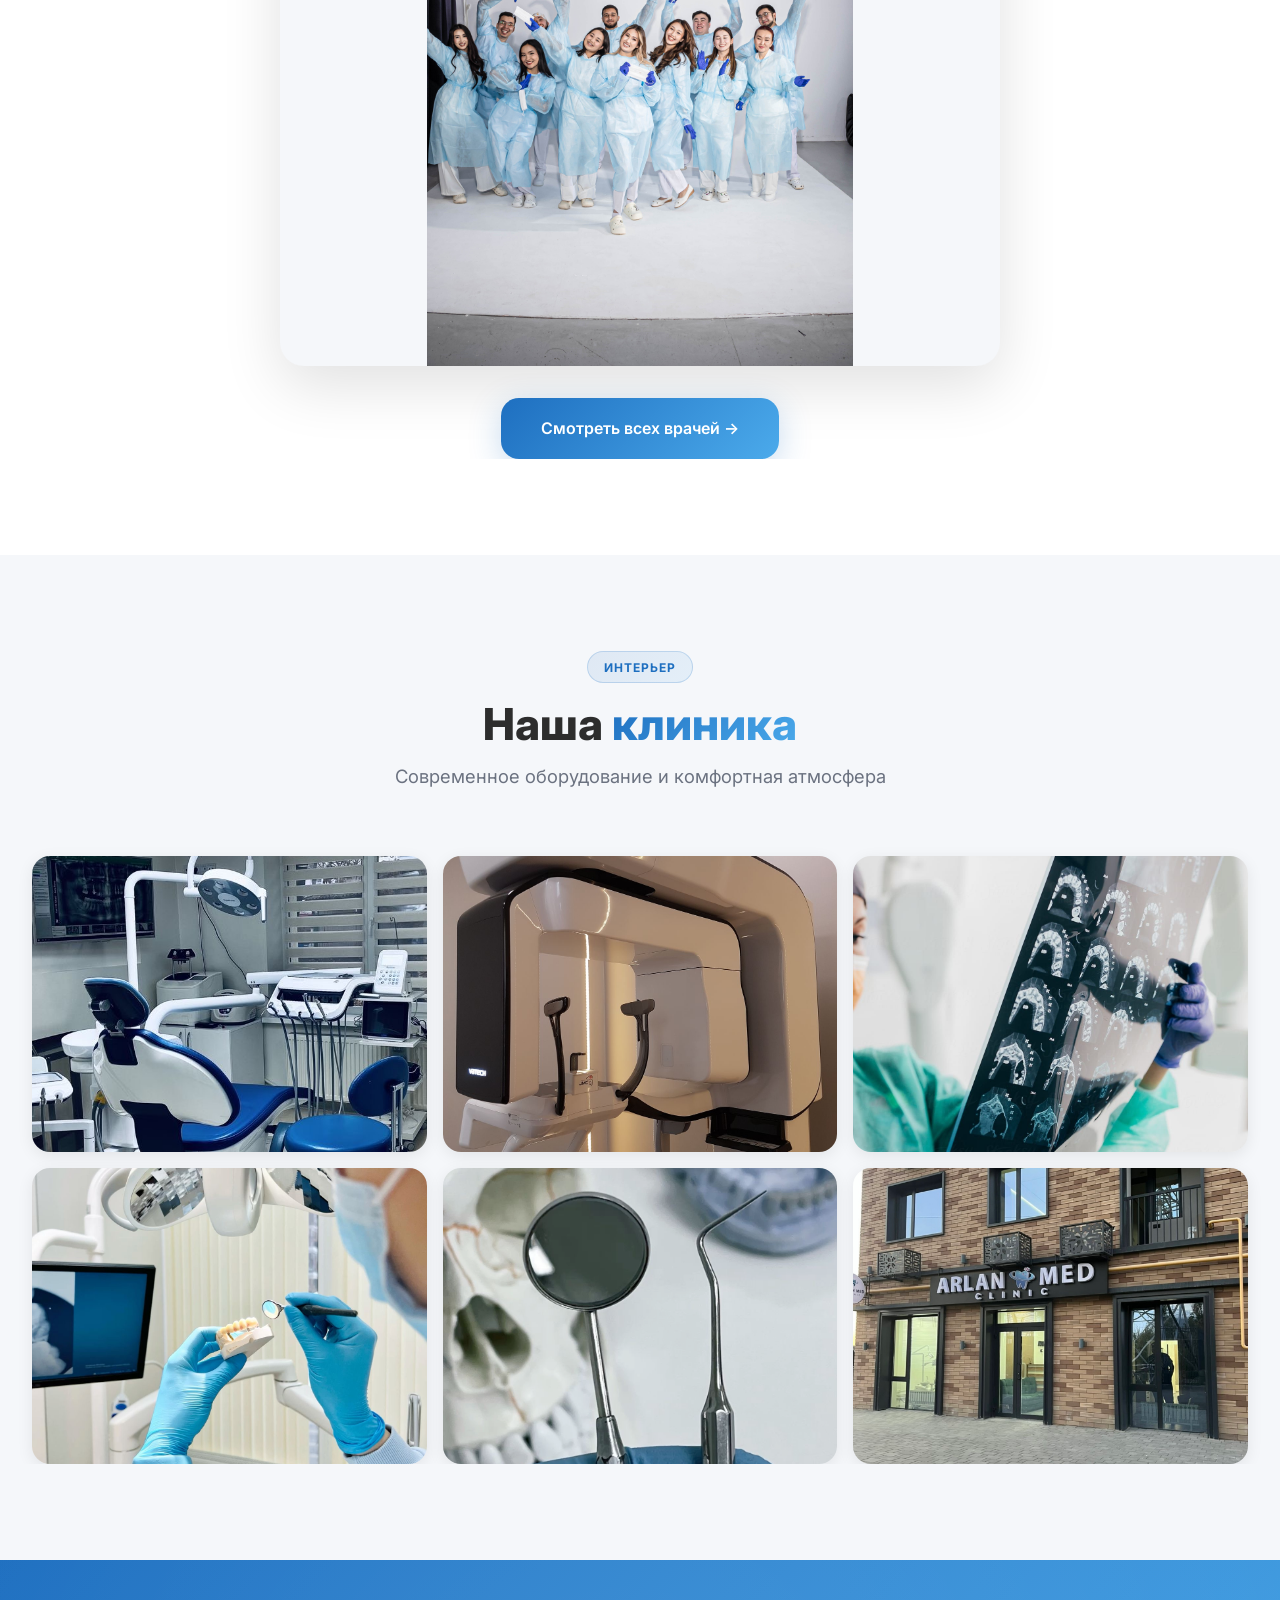
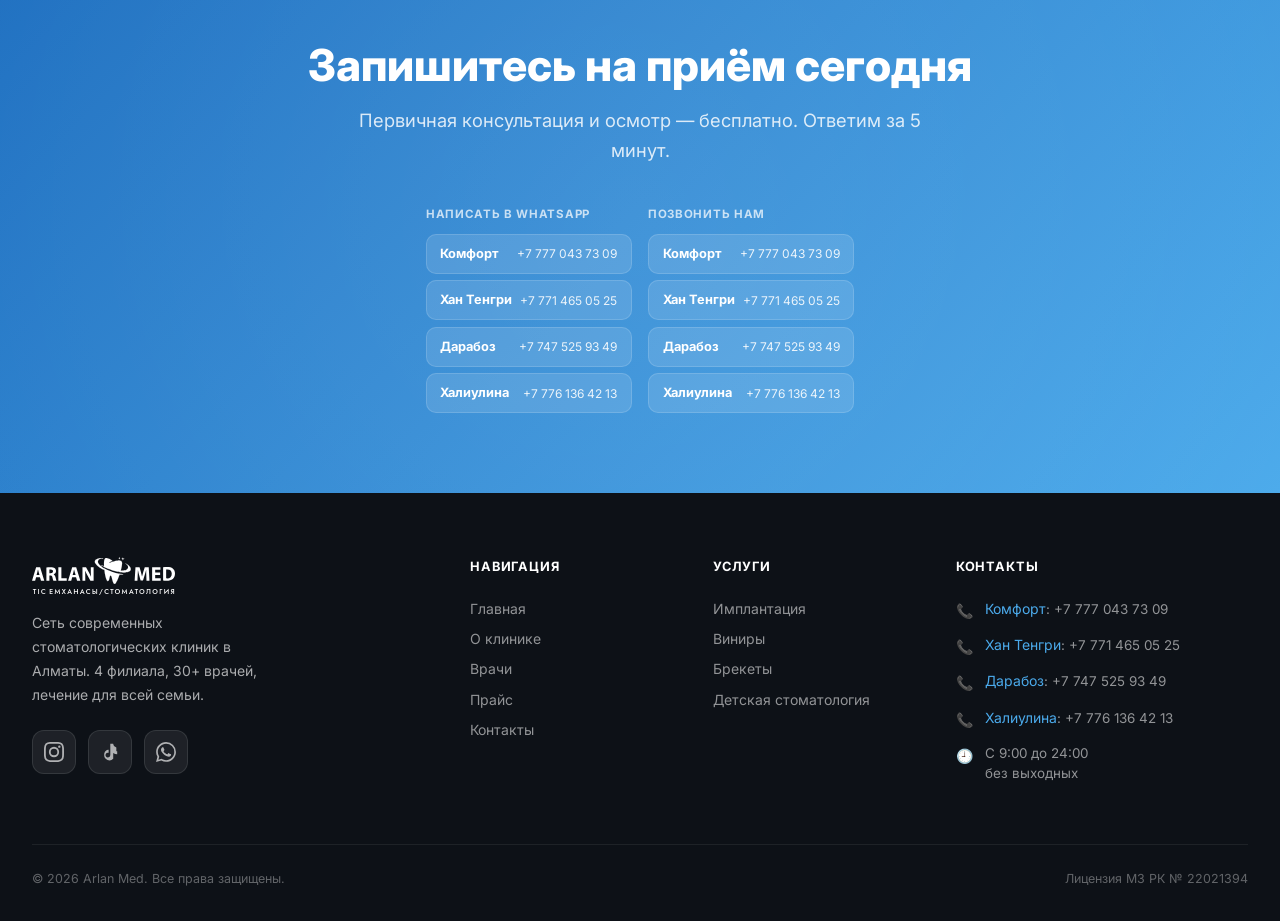
==== commit 5ef9036c: "Show full centered team photo on about page without leg crop. Co-authored-by: Cursor <cursoragent@cu" ====
--- a/about.html
+++ b/about.html
@@ -6,7 +6,7 @@
   <title>О клинике — Arlan Med Стоматология Алматы</title>
   <meta name="description" content="Arlan Med — сеть стоматологических клиник в Алматы. История, ценности, лицензия МЗ РК № 22021394. Команда опытных врачей.">
   <link rel="icon" type="image/svg+xml" href="img/Logo/Logotype_ArlanMed.svg">
-  <link rel="stylesheet" href="css/style.css?v=11">
+  <link rel="stylesheet" href="css/style.css?v=12">
 </head>
 <body>
 
--- a/css/style.css
+++ b/css/style.css
@@ -726,21 +726,25 @@
 .about-team-photo img {
   display: block;
   width: 100%;
-  height: 100%;
-  object-fit: cover;
-  object-position: center 72%;
+  height: auto;
+  object-fit: contain;
+  object-position: center center;
 }
 .about-team-photo--hero {
   box-shadow: 0 20px 60px rgba(0,0,0,.15);
-  aspect-ratio: 4 / 3;
-}
-.about-team-photo--hero img { object-position: center 65%; }
+}
+.about-team-photo--hero img {
+  max-height: 440px;
+  margin: 0 auto;
+}
 .about-team-photo--wide {
-  margin-bottom: 2rem;
-  aspect-ratio: 5 / 3;
-  max-height: 540px;
-}
-.about-team-photo--wide img { object-position: center bottom; }
+  margin: 0 auto 2rem;
+  max-width: 720px;
+}
+.about-team-photo--wide img {
+  max-height: 640px;
+  margin: 0 auto;
+}
 
 /* ===== SERVICES PAGE ===== */
 .service-section { padding: 3.5rem 0; border-bottom: 1px solid var(--c-border); }
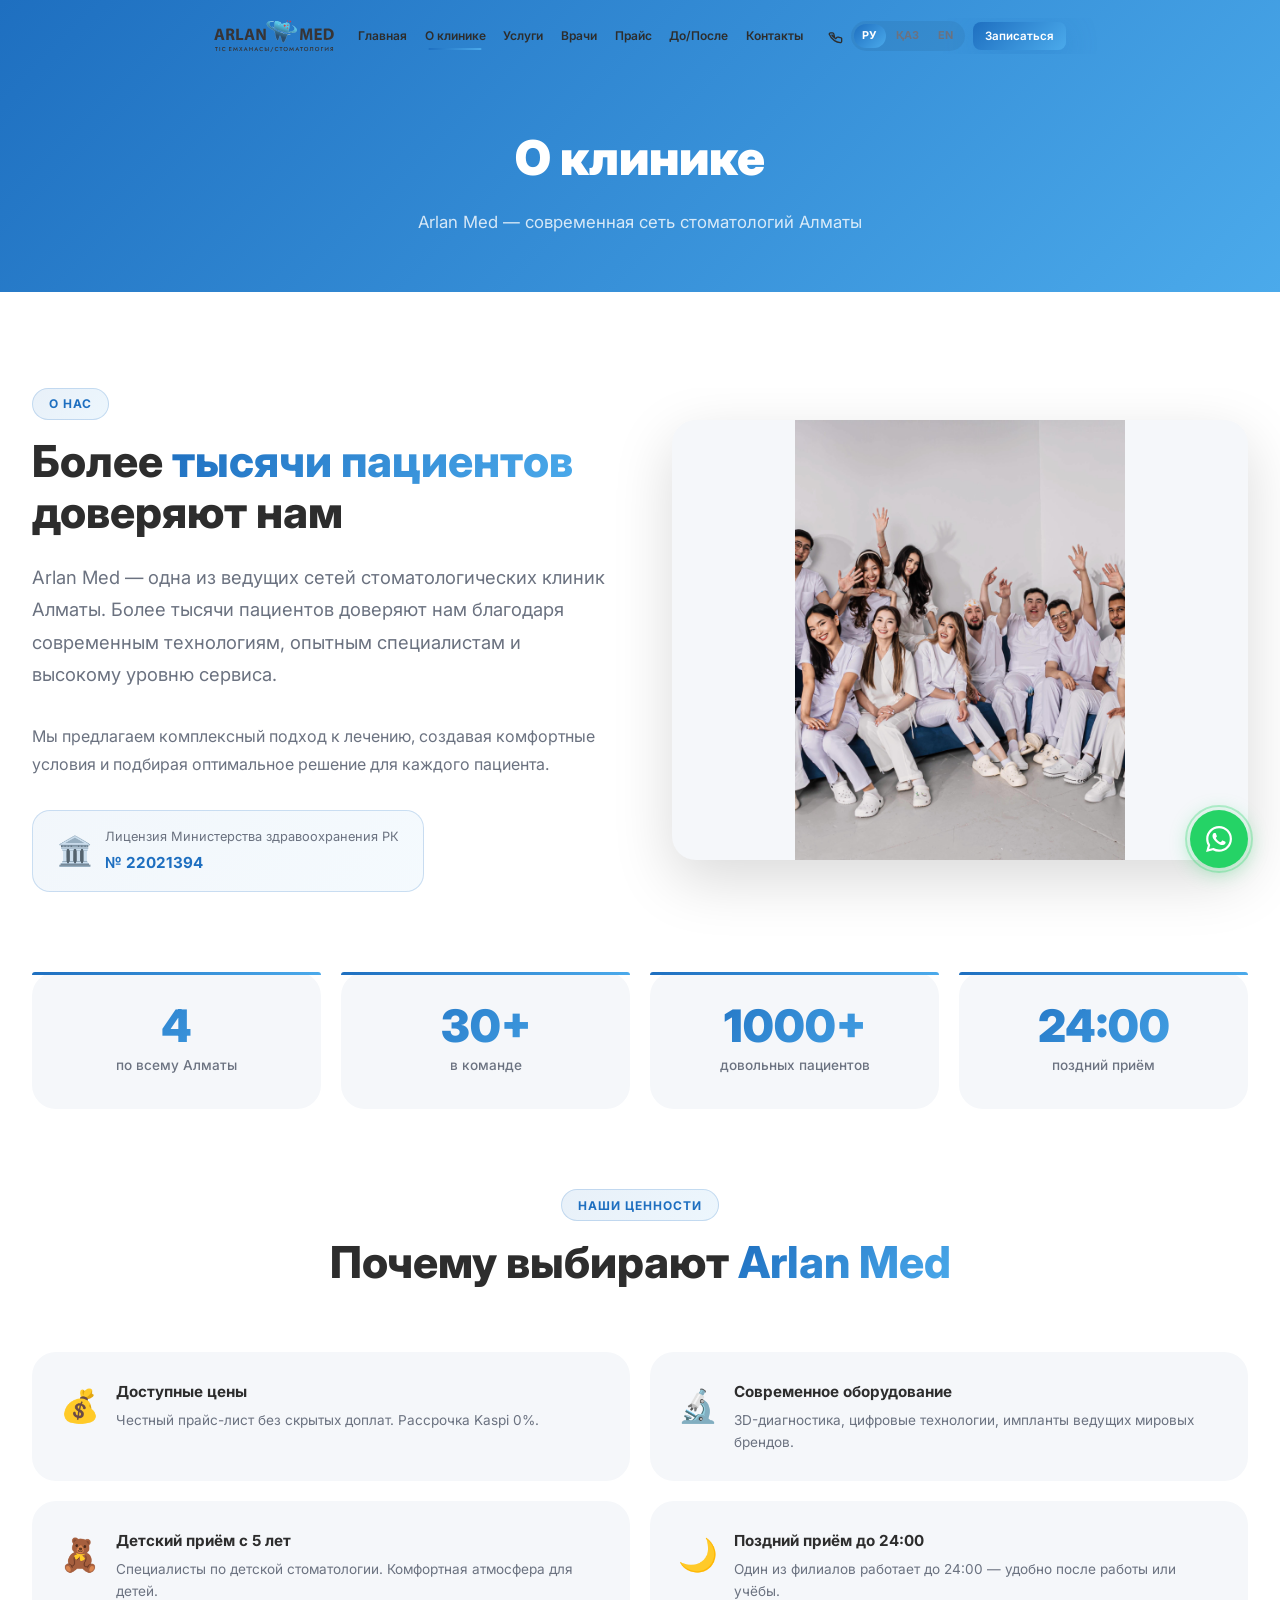
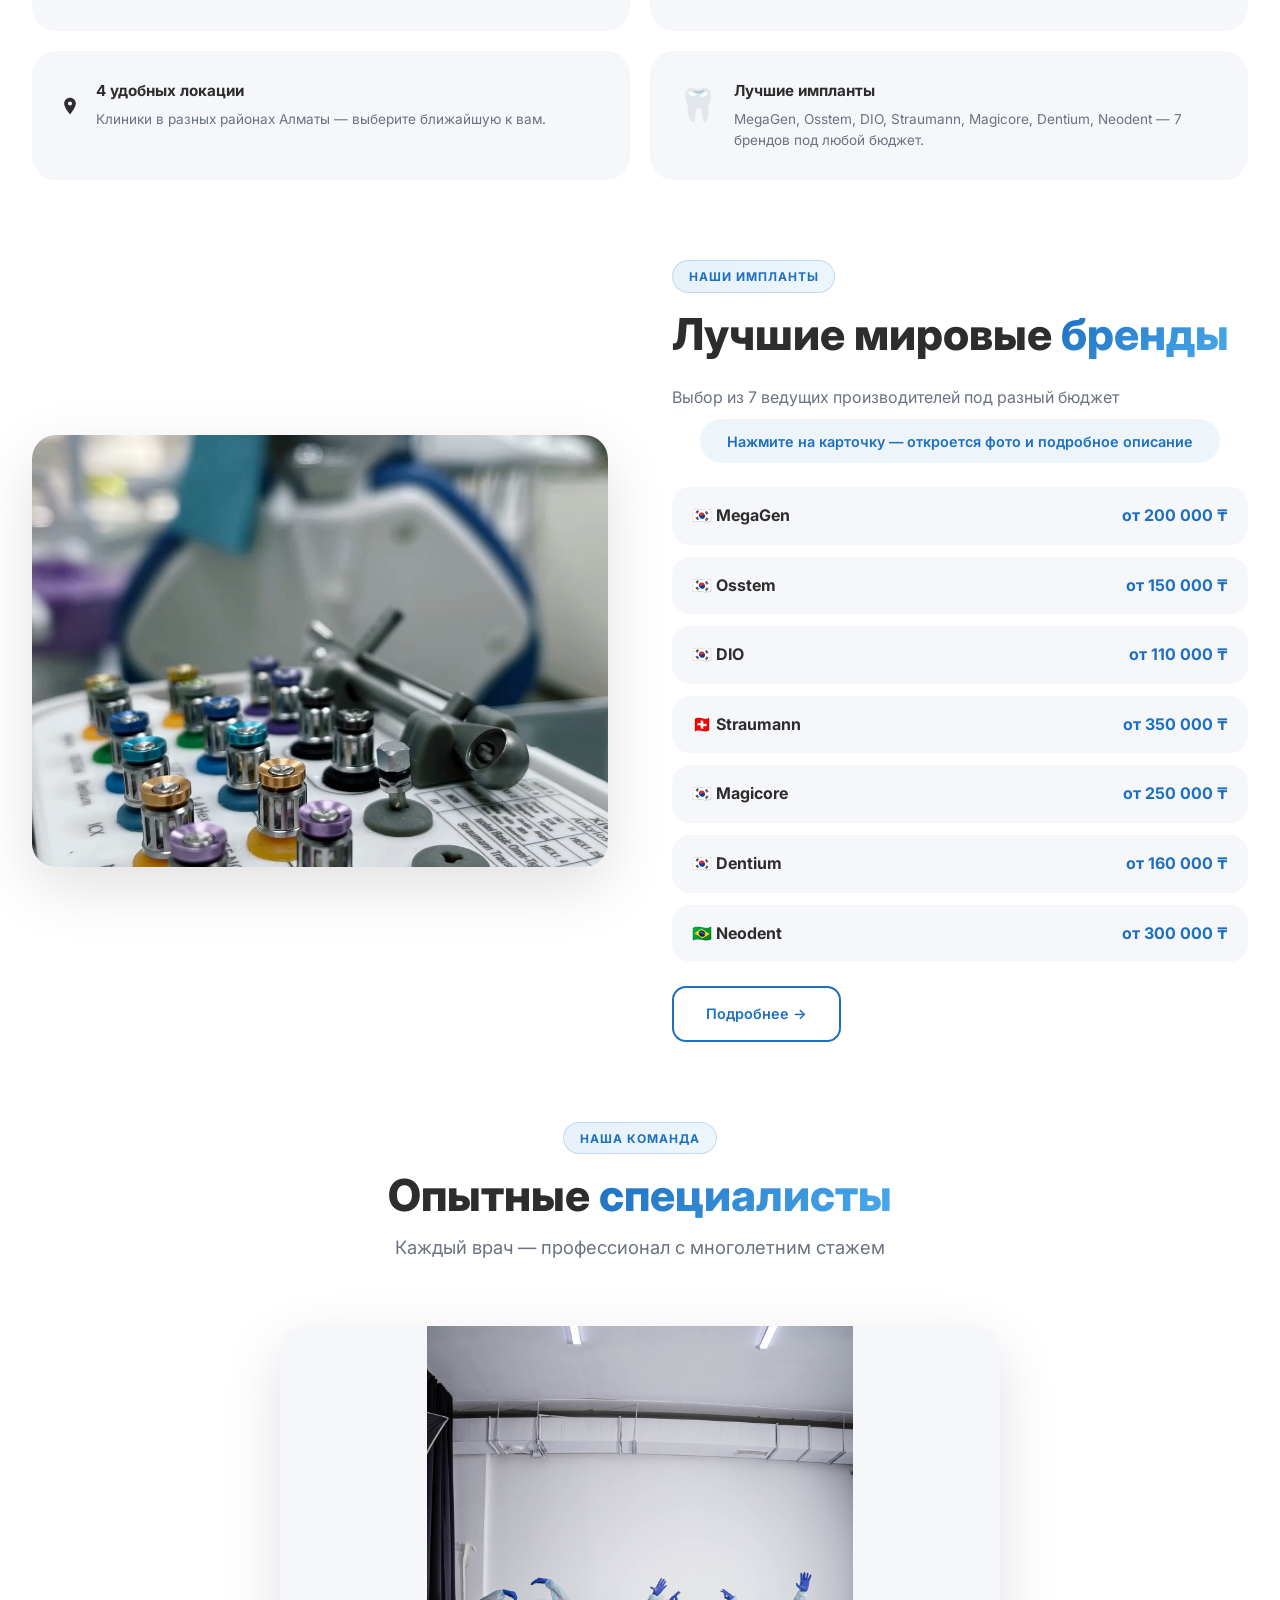
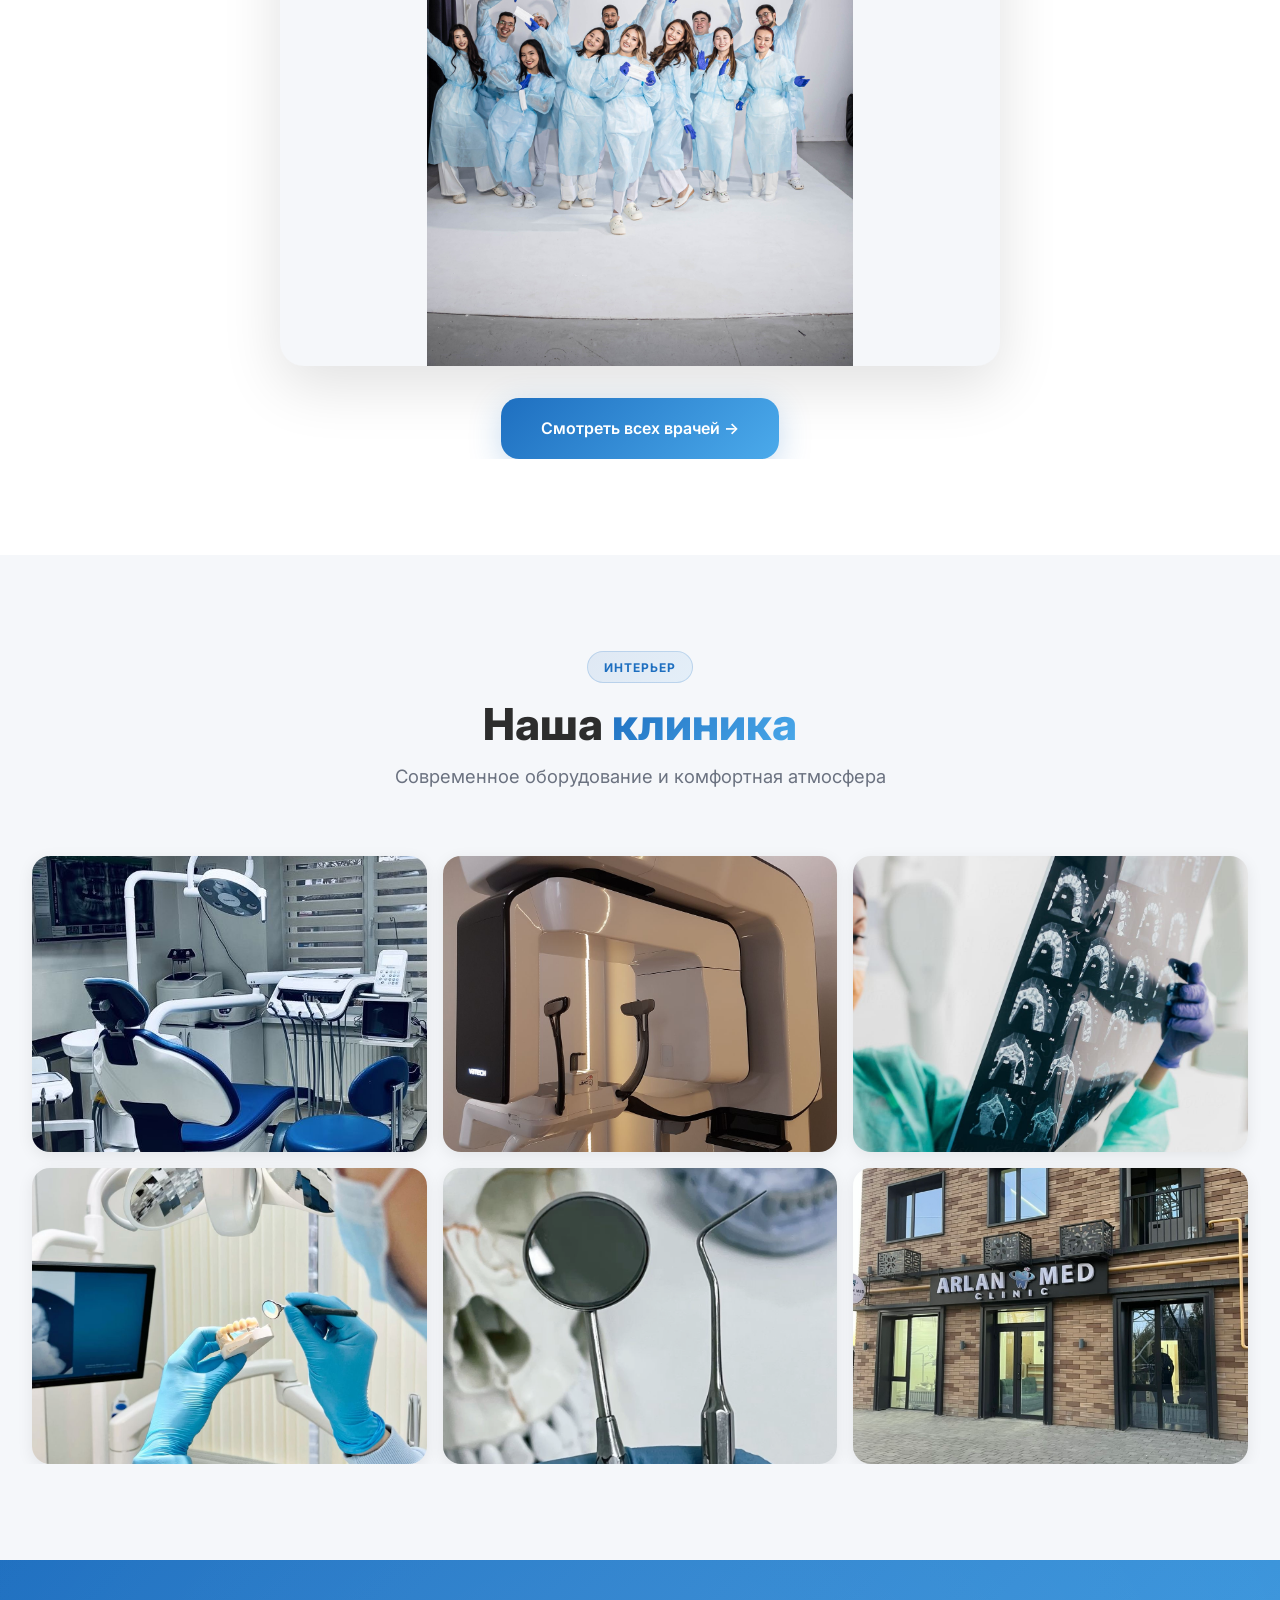
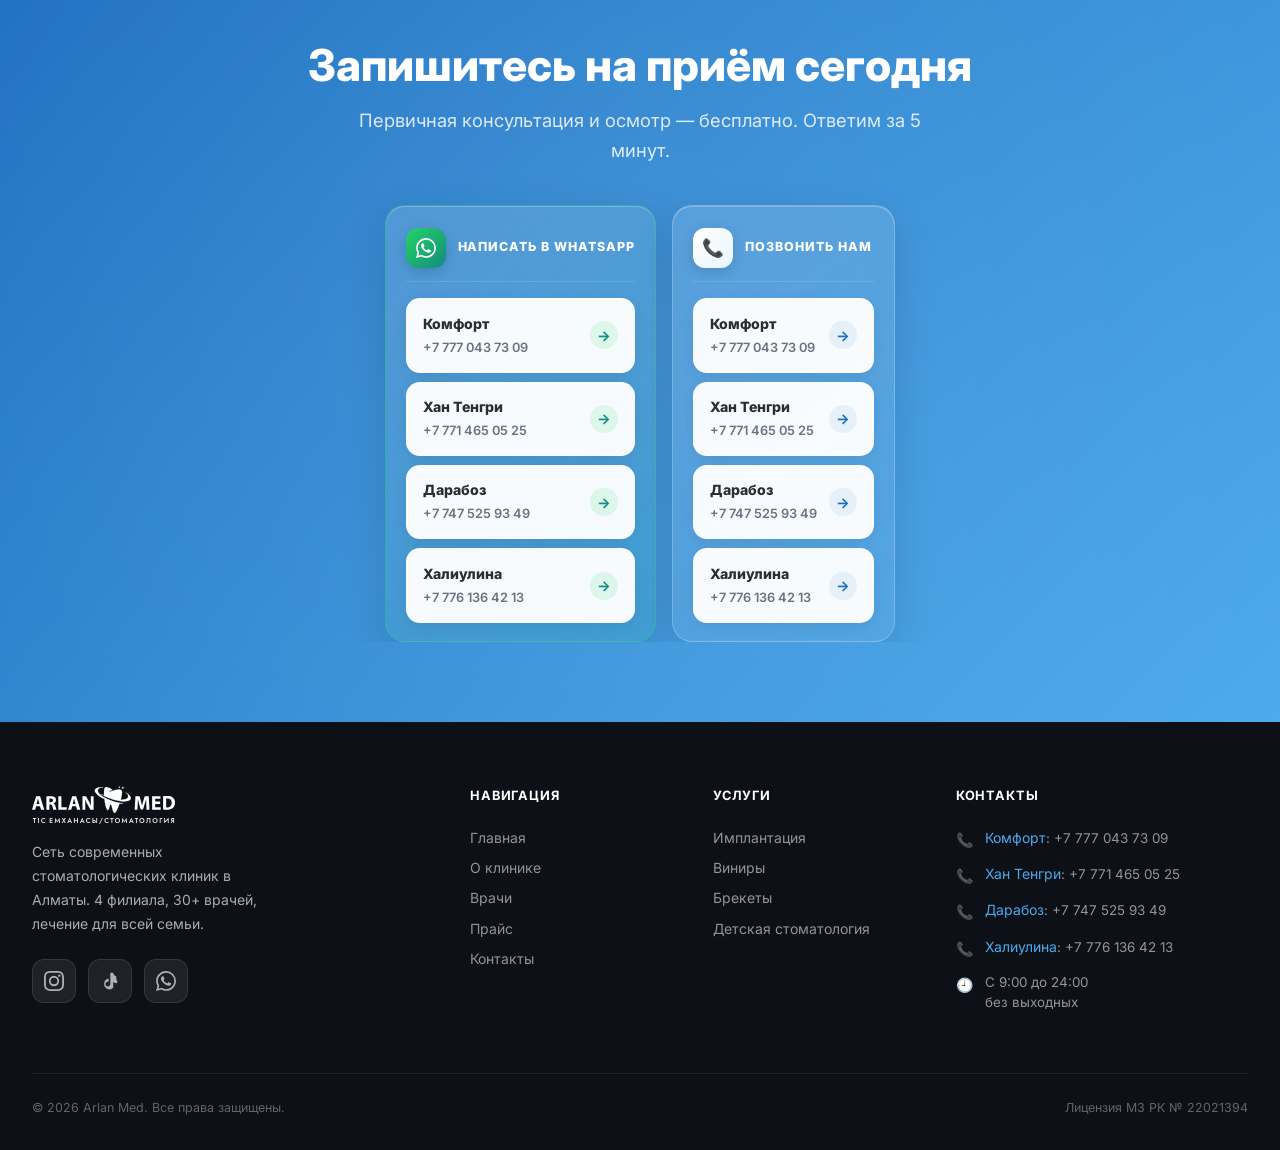
==== commit 40ee0f5c: "Redesign CTA branch contact buttons with premium glass card style. Co-authored-by: Cursor <cursorage" ====
--- a/about.html
+++ b/about.html
@@ -6,7 +6,7 @@
   <title>О клинике — Arlan Med Стоматология Алматы</title>
   <meta name="description" content="Arlan Med — сеть стоматологических клиник в Алматы. История, ценности, лицензия МЗ РК № 22021394. Команда опытных врачей.">
   <link rel="icon" type="image/svg+xml" href="img/Logo/Logotype_ArlanMed.svg">
-  <link rel="stylesheet" href="css/style.css?v=12">
+  <link rel="stylesheet" href="css/style.css?v=13">
 </head>
 <body>
 
@@ -289,7 +289,7 @@
 </div>
 
 <script src="js/i18n.js?v=9"></script>
-<script src="js/branches.js?v=9"></script>
+<script src="js/branches.js?v=13"></script>
 <script src="js/main.js?v=9"></script>
 <script src="js/implants.js?v=9"></script>
 </body>
--- a/css/style.css
+++ b/css/style.css
@@ -303,24 +303,129 @@
 @media (max-width: 640px) { .contacts-channels-grid { grid-template-columns: 1fr; } }
 
 .cta-btns--branches {
-  display: grid; grid-template-columns: 1fr 1fr; gap: 1.25rem;
-  max-width: 680px; margin: 0 auto; width: 100%; text-align: left;
+  display: grid;
+  grid-template-columns: repeat(2, minmax(0, 1fr));
+  gap: 1.5rem;
+  max-width: 820px;
+  margin: 0 auto;
+  width: 100%;
+  text-align: left;
+}
+.cta-branch-col {
+  background: rgba(255, 255, 255, 0.1);
+  backdrop-filter: blur(16px);
+  -webkit-backdrop-filter: blur(16px);
+  border: 1px solid rgba(255, 255, 255, 0.22);
+  border-radius: 20px;
+  padding: 1.35rem 1.25rem 1.15rem;
+  box-shadow: 0 12px 40px rgba(0, 0, 0, 0.12), inset 0 1px 0 rgba(255, 255, 255, 0.25);
+}
+.cta-branch-col--wa {
+  border-color: rgba(37, 211, 102, 0.35);
+  background: linear-gradient(145deg, rgba(255,255,255,.14) 0%, rgba(37,211,102,.08) 100%);
+}
+.cta-branch-col--tel {
+  background: linear-gradient(145deg, rgba(255,255,255,.14) 0%, rgba(255,255,255,.06) 100%);
+}
+.cta-branch-col__head {
+  display: flex;
+  align-items: center;
+  gap: .75rem;
+  margin-bottom: 1rem;
+  padding-bottom: .85rem;
+  border-bottom: 1px solid rgba(255, 255, 255, 0.12);
+}
+.cta-branch-col__icon {
+  width: 40px;
+  height: 40px;
+  border-radius: 12px;
+  display: flex;
+  align-items: center;
+  justify-content: center;
+  flex-shrink: 0;
+  box-shadow: 0 4px 14px rgba(0,0,0,.15);
+}
+.cta-branch-col__icon--wa {
+  background: linear-gradient(135deg, #25D366, #128C7E);
+  color: #fff;
+}
+.cta-branch-col__icon--tel {
+  background: linear-gradient(135deg, #fff, #e8f4fc);
+  color: var(--c-primary);
+  font-size: 1.1rem;
 }
 .cta-branch-col__title {
-  font-size: .72rem; font-weight: 700; text-transform: uppercase; letter-spacing: .06em;
-  color: rgba(255,255,255,.72); margin-bottom: .65rem;
+  font-size: .78rem;
+  font-weight: 800;
+  text-transform: uppercase;
+  letter-spacing: .08em;
+  color: #fff;
+  line-height: 1.3;
+}
+.cta-branch-col__list {
+  display: flex;
+  flex-direction: column;
+  gap: .55rem;
 }
 .cta-branch-row {
-  display: flex; justify-content: space-between; align-items: center; gap: .5rem;
-  padding: .55rem .85rem; margin-bottom: .4rem;
-  background: rgba(255,255,255,.12); border-radius: 10px;
-  color: #fff; text-decoration: none; font-size: .8rem;
-  border: 1px solid rgba(255,255,255,.14); transition: background .2s;
-}
-.cta-branch-row:last-child { margin-bottom: 0; }
-.cta-branch-row:hover { background: rgba(255,255,255,.22); }
-.cta-branch-row__name { font-weight: 700; }
-.cta-branch-row__phone { opacity: .88; white-space: nowrap; font-size: .75rem; }
+  display: flex;
+  align-items: center;
+  justify-content: space-between;
+  gap: .75rem;
+  padding: .85rem 1rem;
+  background: rgba(255, 255, 255, 0.96);
+  border-radius: 14px;
+  color: var(--c-dark);
+  text-decoration: none;
+  border: 1px solid rgba(255, 255, 255, 0.6);
+  box-shadow: 0 4px 16px rgba(0, 0, 0, 0.08);
+  transition: transform .25s ease, box-shadow .25s ease, background .25s ease;
+}
+.cta-branch-row__main {
+  display: flex;
+  flex-direction: column;
+  gap: .15rem;
+  min-width: 0;
+}
+.cta-branch-row__name { font-size: .88rem; font-weight: 800; color: var(--c-dark); }
+.cta-branch-row__phone {
+  font-size: .8rem;
+  font-weight: 600;
+  color: var(--c-text-muted);
+  white-space: nowrap;
+}
+.cta-branch-row__arrow {
+  flex-shrink: 0;
+  width: 28px;
+  height: 28px;
+  border-radius: 50%;
+  display: flex;
+  align-items: center;
+  justify-content: center;
+  font-size: .9rem;
+  font-weight: 700;
+  background: rgba(30, 111, 192, 0.08);
+  color: var(--c-primary);
+  transition: transform .25s ease, background .25s ease, color .25s ease;
+}
+.cta-branch-row--wa .cta-branch-row__arrow {
+  background: rgba(37, 211, 102, 0.12);
+  color: #128C7E;
+}
+.cta-branch-row:hover {
+  transform: translateY(-2px);
+  box-shadow: 0 8px 24px rgba(0, 0, 0, 0.14);
+  background: #fff;
+}
+.cta-branch-row:hover .cta-branch-row__arrow {
+  transform: translateX(2px);
+  background: var(--c-primary);
+  color: #fff;
+}
+.cta-branch-row--wa:hover .cta-branch-row__arrow {
+  background: #25D366;
+  color: #fff;
+}
 
 .branch-card__contacts {
   display: flex; flex-direction: column; gap: .35rem; margin-bottom: 1rem;
@@ -335,7 +440,8 @@
 .branch-card__contact--wa:hover { background: rgba(37,211,102,.14); }
 
 @media (max-width: 640px) {
-  .cta-btns--branches { grid-template-columns: 1fr; max-width: 360px; }
+  .cta-btns--branches { grid-template-columns: 1fr; max-width: 400px; }
+  .cta-branch-row__phone { white-space: normal; }
 }
 
 /* ===== STATS ===== */
